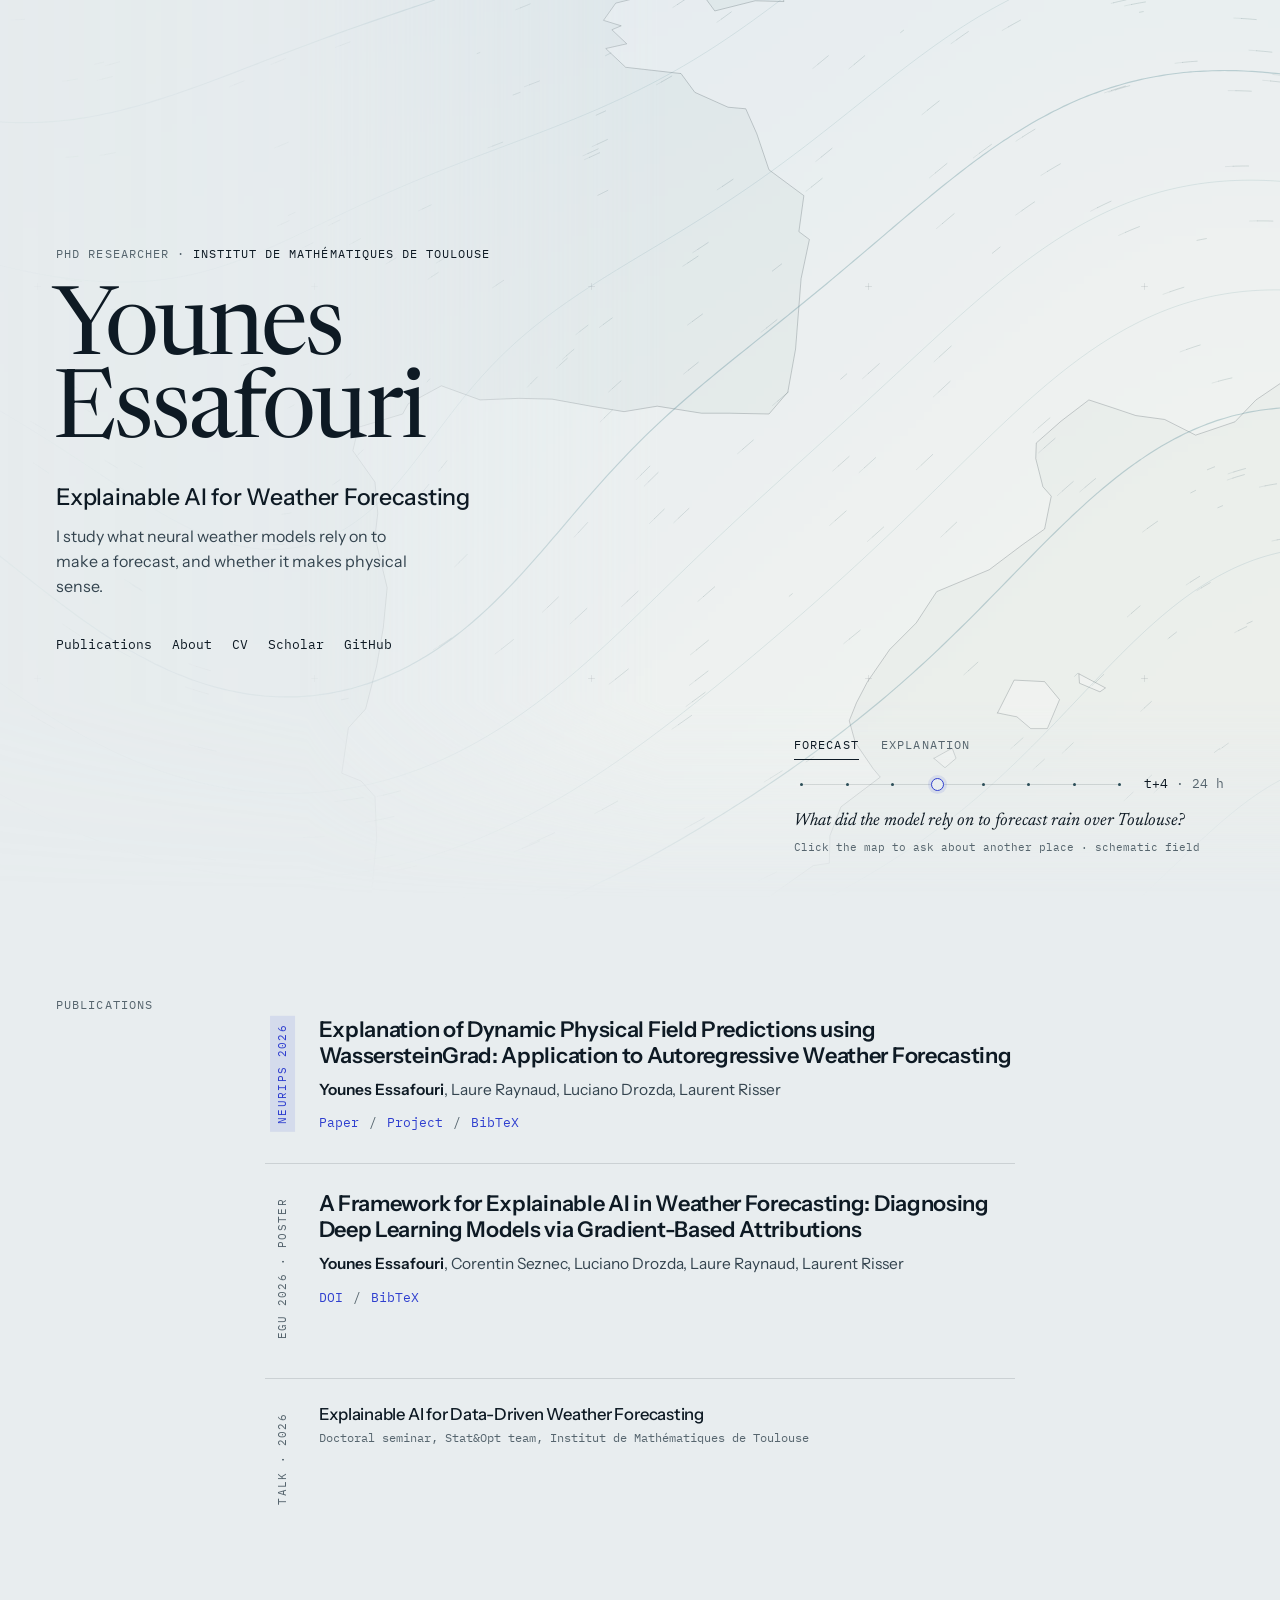
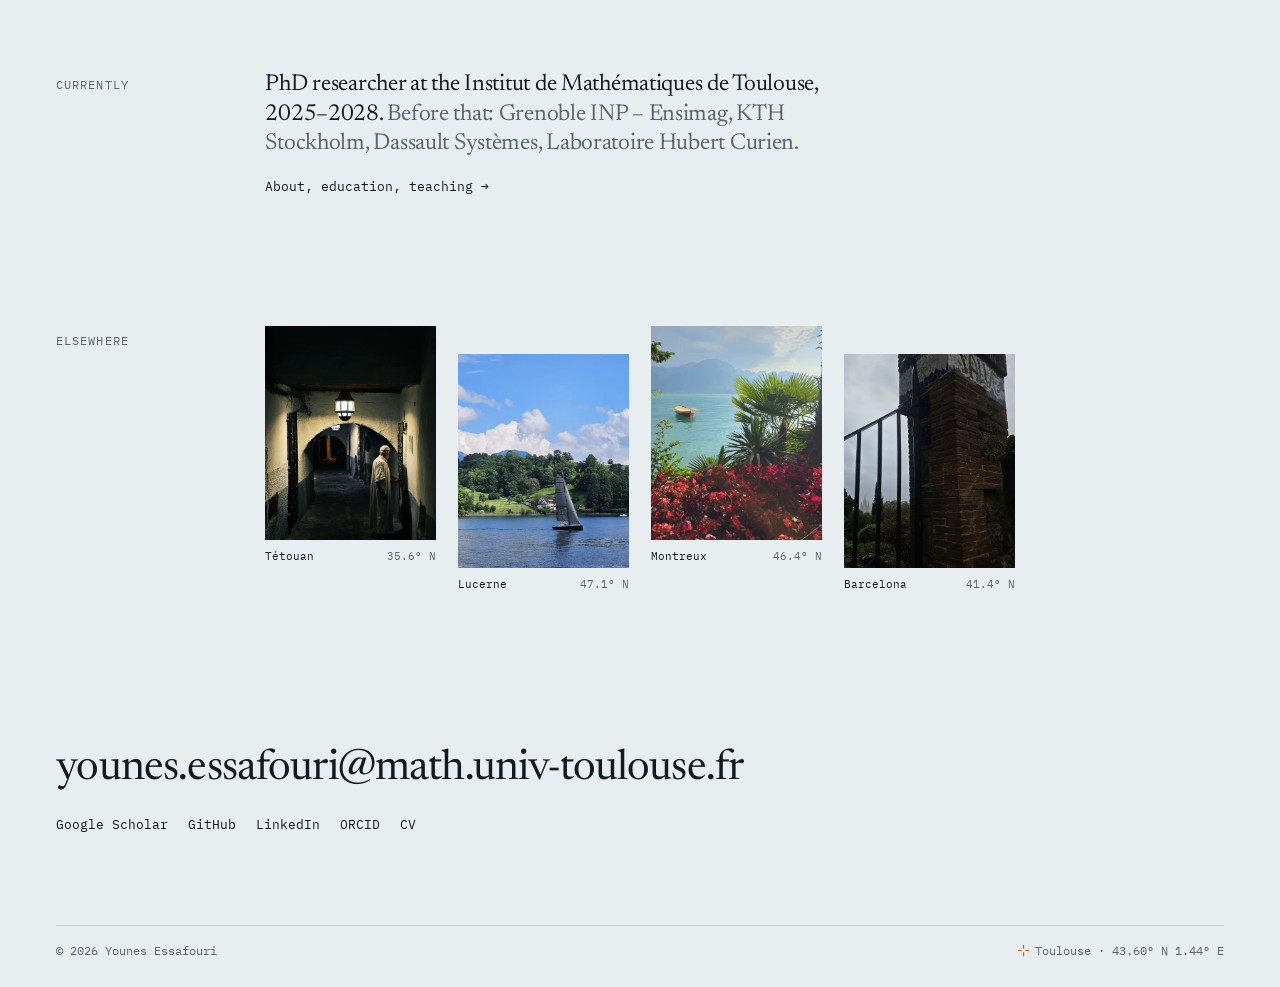
==== index.html @ b6b7da26 "Second design pass: atmospheric hero, one continuous page - Hero: the forecast field becomes a full-" ====
<!DOCTYPE html>
<html lang="en">
<head>
<meta charset="utf-8">
<meta name="viewport" content="width=device-width, initial-scale=1">
<title>Younes Essafouri — Explainable AI for Weather Forecasting</title>
<meta name="description" content="Younes Essafouri, PhD researcher at the Institut de Mathématiques de Toulouse, studies what neural weather models rely on to make their forecasts, and whether it makes physical sense.">
<meta name="author" content="Younes Essafouri">
<meta name="theme-color" content="#e8edef">
<meta property="og:type" content="website">
<meta property="og:title" content="Younes Essafouri — Explainable AI for Weather Forecasting">
<meta property="og:description" content="What neural weather models rely on to make their forecasts, and whether it makes physical sense.">
<meta property="og:image" content="assets/work/og-card.webp">
<meta name="twitter:card" content="summary_large_image">
<link rel="preload" href="fonts/newsreader-normal.woff2" as="font" type="font/woff2" crossorigin>
<link rel="preload" href="fonts/instrument-sans.woff2" as="font" type="font/woff2" crossorigin>
<link rel="stylesheet" href="css/style.css?v=20260925">
<link rel="icon" type="image/svg+xml" href="data:image/svg+xml,%3Csvg xmlns='http://www.w3.org/2000/svg' viewBox='0 0 32 32'%3E%3Crect width='32' height='32' fill='%23e8edef'/%3E%3Cpath d='M16 4v8M16 20v8M4 16h8M20 16h8' stroke='%23e0532a' stroke-width='2.4'/%3E%3Ccircle cx='16' cy='16' r='2' fill='%23e0532a'/%3E%3C/svg%3E">
<script>document.documentElement.classList.add("js");</script>
<script type="application/ld+json">
{
  "@context": "https://schema.org",
  "@type": "Person",
  "name": "Younes Essafouri",
  "jobTitle": "PhD researcher",
  "affiliation": {"@type": "Organization", "name": "Institut de Mathématiques de Toulouse"},
  "knowsAbout": ["Explainable AI", "Weather forecasting", "Attribution methods", "Optimal transport"],
  "email": "mailto:younes.essafouri@math.univ-toulouse.fr",
  "sameAs": [
    "https://github.com/YounesEssafouri",
    "https://scholar.google.com/citations?user=xJJI31wAAAAJ",
    "https://www.linkedin.com/in/younes-essafouri/",
    "https://orcid.org/0009-0005-9830-409X"
  ]
}
</script>
</head>
<body>
<a class="skip-link" href="#main">Skip to content</a>

<header class="hero" data-field>
  <div class="field-stage">
    <noscript><img class="field-poster" src="assets/work/fig0.webp" alt=""></noscript>
    <canvas role="img" aria-label="Schematic weather map of south-western Europe: contours and wind of the 500 hPa field flowing from the south-west, a crosshair over Toulouse, and a blue explanation region that grows upstream over Spain and the Atlantic as the forecast lead time increases."></canvas>
  </div>

  <div class="hero-id wrap">
    <div class="hero-title">
      <p class="hero-kicker label">PhD researcher · <b>Institut de Mathématiques de Toulouse</b></p>
      <h1 class="hero-name">Younes<br>Essafouri</h1>
      <p class="hero-field">Explainable AI for Weather Forecasting</p>
    </div>
    <div class="hero-text">
      <p class="hero-lede">I study what neural weather models rely on to make a forecast, and whether it makes physical sense.</p>
      <ul class="links" aria-label="Links">
        <li><a href="#publications">Publications</a></li>
        <li><a href="about.html">About</a></li>
        <li><a href="assets/YounesEssafouri_CV.pdf">CV</a></li>
        <li><a href="https://scholar.google.com/citations?user=xJJI31wAAAAJ&amp;hl=en" rel="me">Scholar</a></li>
        <li><a href="https://github.com/YounesEssafouri" rel="me">GitHub</a></li>
      </ul>
    </div>
  </div>

  <div class="field-ui">
    <div class="toggle" role="group" aria-label="Layer shown on the map">
      <button type="button" data-field-view="forecast" aria-pressed="true">Forecast</button>
      <button type="button" data-field-view="explanation" aria-pressed="false">Explanation</button>
    </div>
    <div class="lead">
      <div class="lead-axis">
        <span class="lead-dots" aria-hidden="true"><i></i><i></i><i></i><i></i><i></i><i></i><i></i><i></i></span>
        <input type="range" min="1" max="8" step="1" value="4" data-field-lead aria-label="Forecast lead time, in autoregressive steps of 6 hours">
      </div>
      <output data-field-lead-out>t+4<span> · 24 h</span></output>
    </div>
    <p class="field-cap"><em>What did the model rely on to forecast rain over <span data-field-place>Toulouse</span>?</em><button type="button" data-field-reset hidden>back to Toulouse</button>
      <span class="hint"><span class="hint-pointer">Click</span><span class="hint-touch">Tap</span> the map to ask about another place · schematic field</span></p>
  </div>
</header>

<main id="main" class="flow wrap">

  <section class="flow-row pubs" id="publications" aria-labelledby="pubs-h">
    <h2 class="label" id="pubs-h">Publications</h2>
    <ol>
      <li class="pub">
        <p class="pub-venue is-accepted">NeurIPS 2026</p>
        <div>
          <h3 class="pub-title"><a href="https://arxiv.org/abs/2604.22580">Explanation of Dynamic Physical Field Predictions using WassersteinGrad: Application to Autoregressive Weather Forecasting</a></h3>
          <p class="pub-authors"><b>Younes Essafouri</b>, Laure Raynaud, Luciano Drozda, Laurent Risser</p>
          <p class="pub-links">
            <a href="https://arxiv.org/abs/2604.22580">Paper</a>
            <a href="https://younesessafouri.github.io/WassersteinGrad/">Project</a>
            <button type="button" data-copy="bib-wg">BibTeX</button>
          </p>
          <pre id="bib-wg" hidden>@inproceedings{essafouri2026wassersteingrad,
  title         = {Explanation of Dynamic Physical Field Predictions using WassersteinGrad: Application to Autoregressive Weather Forecasting},
  author        = {Essafouri, Younes and Raynaud, Laure and Drozda, Luciano and Risser, Laurent},
  booktitle     = {Advances in Neural Information Processing Systems},
  year          = {2026},
  eprint        = {2604.22580},
  archivePrefix = {arXiv}
}</pre>
        </div>
      </li>
      <li class="pub">
        <p class="pub-venue">EGU 2026 · Poster</p>
        <div>
          <h3 class="pub-title"><a href="https://doi.org/10.5194/egusphere-egu26-4039">A Framework for Explainable AI in Weather Forecasting: Diagnosing Deep Learning Models via Gradient-Based Attributions</a></h3>
          <p class="pub-authors"><b>Younes Essafouri</b>, Corentin Seznec, Luciano Drozda, Laure Raynaud, Laurent Risser</p>
          <p class="pub-links">
            <a href="https://doi.org/10.5194/egusphere-egu26-4039">DOI</a>
            <button type="button" data-copy="bib-egu">BibTeX</button>
          </p>
          <pre id="bib-egu" hidden>@inproceedings{essafouri2026framework,
  title     = {A Framework for Explainable AI in Weather Forecasting: Diagnosing Deep Learning Models via Gradient-Based Attributions},
  author    = {Essafouri, Younes and Seznec, Corentin and Drozda, Luciano and Raynaud, Laure and Risser, Laurent},
  booktitle = {EGU General Assembly 2026},
  address   = {Vienna, Austria},
  note      = {EGU26-4039},
  doi       = {10.5194/egusphere-egu26-4039},
  year      = {2026}
}</pre>
        </div>
      </li>
      <li class="pub is-talk">
        <p class="pub-venue">Talk · 2026</p>
        <div>
          <h3 class="pub-title">Explainable AI for Data-Driven Weather Forecasting</h3>
          <p class="pub-meta">Doctoral seminar, Stat&amp;Opt team, Institut de Mathématiques de Toulouse</p>
        </div>
      </li>
    </ol>
  </section>

  <section class="flow-row now" aria-labelledby="now-h">
    <h2 class="label" id="now-h">Currently</h2>
    <div>
      <p class="now-line">PhD researcher at the Institut de Mathématiques de Toulouse, 2025–2028. <span>Before that: Grenoble INP – Ensimag, KTH Stockholm, Dassault Systèmes, Laboratoire Hubert Curien.</span></p>
      <a class="text-link" href="about.html">About, education, teaching</a>
    </div>
  </section>

  <section class="flow-row elsewhere" aria-labelledby="else-h">
    <h2 class="label" id="else-h">Elsewhere</h2>
    <ul class="photos">
      <li><figure>
        <img src="assets/photos/tetouan-480.webp" srcset="assets/photos/tetouan-480.webp 480w, assets/photos/tetouan-960.webp 960w" sizes="(max-width: 599px) 62vw, 17vw" width="480" height="853" loading="lazy" decoding="async" alt="A man in a white djellaba at a doorway in a narrow alley of the Tétouan medina at night, under a hanging lantern.">
        <figcaption><b>Tétouan</b><span>35.6° N</span></figcaption>
      </figure></li>
      <li><figure>
        <img src="assets/photos/lucerne-480.webp" srcset="assets/photos/lucerne-480.webp 480w, assets/photos/lucerne-960.webp 960w" sizes="(max-width: 599px) 62vw, 17vw" width="480" height="853" loading="lazy" decoding="async" alt="A racing sailboat on Lake Lucerne below wooded hills and tall summer clouds.">
        <figcaption><b>Lucerne</b><span>47.1° N</span></figcaption>
      </figure></li>
      <li><figure>
        <img src="assets/photos/montreux-480.webp" srcset="assets/photos/montreux-480.webp 480w, assets/photos/montreux-960.webp 960w" sizes="(max-width: 599px) 62vw, 17vw" width="480" height="853" loading="lazy" decoding="async" alt="Palm fronds and red flowers framing Lake Geneva at Montreux, a boat on turquoise water.">
        <figcaption><b>Montreux</b><span>46.4° N</span></figcaption>
      </figure></li>
      <li><figure>
        <img src="assets/photos/barcelona-480.webp" srcset="assets/photos/barcelona-480.webp 480w, assets/photos/barcelona-960.webp 960w" sizes="(max-width: 599px) 62vw, 17vw" width="480" height="853" loading="lazy" decoding="async" alt="A brick and mosaic gate pillar in Barcelona against a grey sky, with an iron gate below.">
        <figcaption><b>Barcelona</b><span>41.4° N</span></figcaption>
      </figure></li>
    </ul>
  </section>

</main>

<footer class="site-foot wrap" id="contact">
  <a class="foot-mail" href="mailto:younes.essafouri@math.univ-toulouse.fr">younes.essafouri@math.univ-toulouse.fr</a>
  <ul class="links">
    <li><a href="https://scholar.google.com/citations?user=xJJI31wAAAAJ&amp;hl=en" rel="me">Google Scholar</a></li>
    <li><a href="https://github.com/YounesEssafouri" rel="me">GitHub</a></li>
    <li><a href="https://www.linkedin.com/in/younes-essafouri/" rel="me">LinkedIn</a></li>
    <li><a href="https://orcid.org/0009-0005-9830-409X" rel="me">ORCID</a></li>
    <li><a href="assets/YounesEssafouri_CV.pdf">CV</a></li>
  </ul>
  <p class="foot-meta">
    <span>© 2026 Younes Essafouri</span>
    <span><svg viewBox="0 0 12 12" aria-hidden="true"><path d="M6 0v4M6 8v4M0 6h4M8 6h4" stroke="#e0532a" stroke-width="1.3"/></svg>Toulouse · 43.60° N 1.44° E</span>
  </p>
</footer>

<script src="js/site.js?v=20260925" defer></script>
<script src="js/field.js?v=20260925" defer></script>
</body>
</html>
---- css/style.css ----
/* ==========================================================================
   Younes Essafouri — research portfolio
   Colours are semantic, borrowed from atmospheric charts:
     mist ............... the page (an overcast, slightly cool sky)
     ink ................ text
     atmo (sea-glass) ... the forecast field
     xai (ultramarine) .. explanations, attributions, links
     target (vermilion) . the forecast location
   ========================================================================== */

/* ---------- fonts (self-hosted, SIL OFL) ---------- */
@font-face { font-family: "Newsreader"; src: url("../fonts/newsreader-normal.woff2") format("woff2"); font-weight: 400; font-style: normal; font-display: swap; }
@font-face { font-family: "Newsreader"; src: url("../fonts/newsreader-italic.woff2") format("woff2"); font-weight: 400; font-style: italic; font-display: swap; }
@font-face { font-family: "Instrument Sans"; src: url("../fonts/instrument-sans.woff2") format("woff2"); font-weight: 400 700; font-style: normal; font-display: swap; }
@font-face {
  font-family: "IBM Plex Mono"; src: url("../fonts/IBMPlexMono-Regular-Latin1.woff2") format("woff2"); font-weight: 400; font-display: swap;
  unicode-range: U+0020-007E, U+00A0-00FF, U+0131, U+0152-0153, U+02C6, U+02DA, U+02DC, U+2013-2014, U+2018-201A, U+201C-201E, U+2020-2022, U+2026, U+2030, U+2039-203A, U+2044, U+20AC, U+2122, U+2212;
}
@font-face {
  font-family: "IBM Plex Mono"; src: url("../fonts/IBMPlexMono-Regular-Pi.woff2") format("woff2"); font-weight: 400; font-display: swap;
  unicode-range: U+2000-200D, U+2010-2012, U+2032-2033, U+2070, U+2074-2079, U+2080-2089, U+2190-2199, U+2202, U+2206, U+2248, U+2260, U+2264-2265;
}
@font-face {
  font-family: "IBM Plex Mono"; src: url("../fonts/IBMPlexMono-Medium-Latin1.woff2") format("woff2"); font-weight: 500; font-display: swap;
  unicode-range: U+0020-007E, U+00A0-00FF, U+0131, U+0152-0153, U+02C6, U+02DA, U+02DC, U+2013-2014, U+2018-201A, U+201C-201E, U+2020-2022, U+2026, U+2030, U+2039-203A, U+2044, U+20AC, U+2122, U+2212;
}
@font-face {
  font-family: "IBM Plex Mono"; src: url("../fonts/IBMPlexMono-Medium-Pi.woff2") format("woff2"); font-weight: 500; font-display: swap;
  unicode-range: U+2000-200D, U+2010-2012, U+2032-2033, U+2070, U+2074-2079, U+2080-2089, U+2190-2199, U+2202, U+2206, U+2248, U+2260, U+2264-2265;
}

/* ---------- tokens ---------- */
:root {
  color-scheme: light;

  --mist: #e8edef;
  --mist-deep: #dde5e8;
  --ink: #0e1a24;
  --ink-2: #34444f;
  --mute: #56656e;
  --rule: rgba(14, 26, 36, 0.13);

  --atmo: #4e8490;
  --atmo-ink: #2b4d57;
  --wash-lo: #d3e0e6;
  --wash-hi: #eef0ea;
  --xai: #2f3fcf;
  --xai-soft: rgba(47, 63, 207, 0.1);
  --target: #e0532a;

  --serif: "Newsreader", "Iowan Old Style", "Palatino Linotype", Georgia, serif;
  --sans: "Instrument Sans", system-ui, -apple-system, "Segoe UI", Roboto, sans-serif;
  --mono: "IBM Plex Mono", ui-monospace, "SFMono-Regular", Menlo, Consolas, monospace;

  --gutter: clamp(18px, 4.4vw, 72px);
  --gap: clamp(12px, 1.7vw, 28px);
  --max: 1440px;
  --ease: cubic-bezier(0.22, 0.8, 0.26, 1);
}

/* ---------- base ---------- */
*, *::before, *::after { box-sizing: border-box; }
html { -webkit-text-size-adjust: 100%; text-size-adjust: 100%; scroll-padding-top: 24px; }
body {
  margin: 0; background: var(--mist); color: var(--ink);
  font-family: var(--sans); font-size: 17px; line-height: 1.55;
  -webkit-font-smoothing: antialiased; -moz-osx-font-smoothing: grayscale;
  overflow-x: clip;
}
img { display: block; max-width: 100%; height: auto; }
a { color: inherit; }
button { font: inherit; color: inherit; }
h1, h2, h3, p, ul, ol, dl, dd, figure { margin: 0; }
ul, ol { padding: 0; list-style: none; }
::selection { background: var(--xai); color: #fff; }
:focus-visible { outline: 2px solid var(--xai); outline-offset: 3px; border-radius: 2px; }

.visually-hidden { position: absolute !important; width: 1px; height: 1px; margin: -1px; overflow: hidden; clip: rect(0 0 0 0); white-space: nowrap; border: 0; }
.skip-link { position: absolute; left: 12px; top: -60px; z-index: 50; background: var(--ink); color: var(--mist); padding: 10px 14px; font-family: var(--mono); font-size: 13px; text-decoration: none; }
.skip-link:focus { top: 12px; }

.wrap { width: 100%; max-width: var(--max); margin-inline: auto; padding-inline: var(--gutter); }

/* links: mono annotations that underline on hover */
.links { display: flex; flex-wrap: wrap; gap: 6px 20px; font-family: var(--mono); font-size: 13px; }
.links a, .links button, .text-link {
  appearance: none; border: 0; background: none; padding: 0 0 1px; cursor: pointer;
  font-family: var(--mono); font-size: 13px; color: inherit; text-decoration: none;
  background-image: linear-gradient(currentColor, currentColor);
  background-size: 0% 1px; background-repeat: no-repeat; background-position: 0 100%;
  transition: background-size .35s var(--ease), color .2s;
}
.links a:hover, .links button:hover, .text-link:hover { background-size: 100% 1px; color: var(--xai); }
.text-link::after { content: " →"; }
.label { font-family: var(--mono); font-size: 11.5px; letter-spacing: .09em; text-transform: uppercase; color: var(--mute); font-weight: 400; }

/* ==========================================================================
   HERO — identity over the forecast field
   ========================================================================== */
.hero {
  position: relative;
  height: clamp(640px, 100svh, 940px);
  isolation: isolate;
}
.field-stage {
  position: absolute; inset: 0; z-index: -1;
  --focus-x: .74; --focus-y: .44; --span: 11.5; --interactive-from: .4;
  -webkit-mask-image: linear-gradient(90deg, rgba(0,0,0,.14) 0%, rgba(0,0,0,.22) 24%, #000 52%), linear-gradient(180deg, #000 78%, transparent 100%);
  mask-image: linear-gradient(90deg, rgba(0,0,0,.14) 0%, rgba(0,0,0,.22) 24%, #000 52%), linear-gradient(180deg, #000 78%, transparent 100%);
  -webkit-mask-composite: source-in; mask-composite: intersect;
  touch-action: pan-y;
}
.field-stage canvas { position: absolute; inset: 0; width: 100%; height: 100%; }
.field-poster { position: absolute; inset: 0; width: 100%; height: 100%; object-fit: cover; }

.hero-id {
  position: relative; height: 100%;
  display: flex; flex-direction: column; justify-content: center;
  pointer-events: none;
}
.hero-id a, .hero-id button { pointer-events: auto; }
.hero-kicker { margin-bottom: clamp(18px, 3vh, 30px); }
.hero-kicker b { color: var(--ink); font-weight: 400; }
.hero-name {
  font-family: var(--serif); font-weight: 400;
  font-size: clamp(3.3rem, 7.4vw, 7.6rem); line-height: .88; letter-spacing: -0.03em;
  margin-left: -0.04em;
}
.hero-field {
  margin-top: clamp(20px, 3vh, 30px);
  font-weight: 500; font-size: clamp(1.25rem, 1.8vw, 1.75rem); line-height: 1.15; letter-spacing: -0.012em;
}
.hero-lede { margin-top: 14px; max-width: 33ch; color: var(--ink-2); font-size: clamp(1rem, 1.1vw, 1.1rem); }
.hero-id .links { margin-top: clamp(24px, 4vh, 40px); }

/* the few controls, bottom-right, over the field */
.field-ui {
  position: absolute; right: max(var(--gutter), calc((100vw - var(--max)) / 2 + var(--gutter))); bottom: clamp(28px, 5vh, 52px);
  width: min(430px, 40vw);
  display: grid; gap: 14px;
}
.toggle { display: flex; gap: 22px; }
.toggle button {
  appearance: none; border: 0; background: none; cursor: pointer; padding: 0 0 6px;
  font-family: var(--mono); font-size: 11.5px; letter-spacing: .1em; text-transform: uppercase; color: var(--mute);
  background-image: linear-gradient(var(--ink), var(--ink)); background-size: 0 1.5px; background-repeat: no-repeat; background-position: 0 100%;
  transition: color .3s, background-size .45s var(--ease);
}
.toggle button:hover { color: var(--ink); }
.toggle button[aria-pressed="true"] { color: var(--ink); background-size: 100% 1.5px; }
.toggle button[data-field-view="explanation"] { background-image: linear-gradient(var(--xai), var(--xai)); }
.toggle button[data-field-view="explanation"][aria-pressed="true"] { color: var(--xai); }

.lead { display: grid; grid-template-columns: 1fr auto; align-items: center; gap: 16px; }
.lead input[type="range"] {
  -webkit-appearance: none; appearance: none; width: 100%; height: 20px; margin: 0; background: transparent; cursor: ew-resize; position: relative; display: block;
}
.lead-axis { position: relative; }
.lead-dots {
  position: absolute; inset: 0 6.5px; display: flex; justify-content: space-between; align-items: center; pointer-events: none;
  background: linear-gradient(var(--rule), var(--rule)) 0 50% / 100% 1px no-repeat;
}
.lead-dots i { width: 3px; height: 3px; border-radius: 50%; background: var(--atmo-ink); }
.lead input[type="range"]::-webkit-slider-runnable-track { height: 20px; background: transparent; }
.lead input[type="range"]::-moz-range-track { height: 20px; background: transparent; }
.lead input[type="range"]::-webkit-slider-thumb {
  -webkit-appearance: none; appearance: none; width: 13px; height: 13px; margin-top: 3.5px; position: relative;
  border-radius: 50%; border: 1.5px solid var(--xai); background: var(--mist); box-shadow: 0 0 0 3px var(--xai-soft);
}
.lead input[type="range"]::-moz-range-thumb {
  width: 11px; height: 11px; border-radius: 50%; border: 1.5px solid var(--xai); background: var(--mist); box-shadow: 0 0 0 3px var(--xai-soft);
}
.lead output { font-family: var(--mono); font-size: 12.5px; color: var(--ink); min-width: 10ch; text-align: right; }
.lead output span { color: var(--mute); }
.field-cap { font-size: 13.5px; line-height: 1.5; color: var(--ink-2); }
.field-cap em { font-family: var(--serif); font-size: 1.1rem; color: var(--ink); }
.field-cap .hint { display: block; margin-top: 4px; font-family: var(--mono); font-size: 11px; color: var(--mute); }
.field-cap button {
  appearance: none; border: 0; background: none; padding: 0; cursor: pointer; color: var(--xai);
  font-family: var(--mono); font-size: 11px; text-decoration: underline; text-underline-offset: 3px; margin-left: 6px;
}
.hint-touch { display: none; }
@media (hover: none) { .hint-touch { display: inline; } .hint-pointer { display: none; } }
html:not(.js) .field-ui .toggle, html:not(.js) .field-ui .lead, html:not(.js) .field-cap .hint { display: none; }

/* ==========================================================================
   THE FLOW — one continuous column after the hero
   ========================================================================== */
.flow { padding-top: clamp(40px, 7vw, 110px); }
.flow-row {
  display: grid; grid-template-columns: minmax(0, 2fr) minmax(0, 8fr) minmax(0, 2fr);
  column-gap: var(--gap);
}
.flow-row > .label { padding-top: 6px; }
.flow-row + .flow-row { margin-top: clamp(72px, 10vw, 150px); }

/* publications: a clean list */
.pubs { counter-reset: pub; }
.pub { display: grid; grid-template-columns: 2.2rem minmax(0, 1fr); gap: 0 18px; padding: 26px 0 30px; }
.pub + .pub { border-top: 1px solid var(--rule); }
.pub-venue {
  writing-mode: vertical-rl; transform: rotate(180deg); justify-self: center; align-self: start;
  font-family: var(--mono); font-size: 11px; letter-spacing: .12em; text-transform: uppercase; color: var(--mute);
  padding: 8px 4px; white-space: nowrap;
}
.pub-venue.is-accepted { color: var(--xai); background: var(--xai-soft); }
.pub-title { font-family: var(--sans); font-weight: 600; font-size: clamp(1.18rem, 1.7vw, 1.6rem); line-height: 1.2; letter-spacing: -0.014em; text-wrap: pretty; }
.pub-title a { text-decoration: none; }
.pub-title a:hover { color: var(--xai); }
.pub-authors { margin-top: 10px; font-size: 15.5px; color: var(--ink-2); line-height: 1.5; }
.pub-authors b { color: var(--ink); font-weight: 600; }
.pub-meta { margin-top: 4px; font-family: var(--mono); font-size: 12px; color: var(--mute); }
.pub-links { margin-top: 12px; display: flex; flex-wrap: wrap; gap: 4px 0; font-family: var(--mono); font-size: 13px; color: var(--xai); }
.pub-links > * + *::before { content: "/"; color: var(--mute); margin: 0 10px; }
.pub-links a, .pub-links button {
  appearance: none; border: 0; background: none; padding: 0; cursor: pointer; font: inherit; color: var(--xai); text-decoration: none;
}
.pub-links a:hover, .pub-links button:hover { text-decoration: underline; text-underline-offset: 3px; }
.pub.is-talk .pub-title { font-weight: 500; font-size: clamp(1.02rem, 1.3vw, 1.18rem); }

/* currently: one sentence */
.now-line {
  font-family: var(--serif); font-size: clamp(1.3rem, 1.8vw, 1.75rem); line-height: 1.28; letter-spacing: -0.012em;
  text-wrap: pretty; max-width: 44ch;
}
.now-line span { color: var(--mute); }
.now .text-link { display: inline-block; margin-top: 18px; }

/* elsewhere: a quiet row of photographs */
.photos { display: grid; grid-template-columns: repeat(4, minmax(0, 1fr)); gap: var(--gap); align-items: start; }
.photos img { width: 100%; aspect-ratio: 4 / 5; object-fit: cover; background: var(--mist-deep); }
.photos li:nth-child(even) { margin-top: 28px; }
.photos figcaption { margin-top: 8px; font-family: var(--mono); font-size: 11px; color: var(--mute); display: flex; justify-content: space-between; gap: 6px; }
.photos figcaption b { font-weight: 400; color: var(--ink); }

/* footer: contact */
.site-foot { margin-top: clamp(80px, 12vw, 170px); padding-bottom: 28px; }
.foot-mail {
  font-family: var(--serif); font-size: clamp(1.45rem, 3.3vw, 3.1rem); line-height: 1.1; letter-spacing: -0.02em;
  text-decoration: none; overflow-wrap: anywhere;
  background-image: linear-gradient(var(--xai), var(--xai)); background-size: 0% 2px; background-repeat: no-repeat; background-position: 0 100%;
  transition: background-size .5s var(--ease), color .2s;
}
.foot-mail:hover { color: var(--xai); background-size: 100% 2px; }
.site-foot .links { margin-top: 22px; }
.foot-meta {
  margin-top: clamp(48px, 7vw, 96px); padding-top: 16px; border-top: 1px solid var(--rule);
  display: flex; flex-wrap: wrap; justify-content: space-between; gap: 8px 24px;
  font-family: var(--mono); font-size: 11.5px; color: var(--mute);
}
.foot-meta svg { width: 11px; height: 11px; vertical-align: -1px; margin-right: 6px; }
.foot-meta a { text-decoration: none; }
.foot-meta a:hover { color: var(--xai); }

/* ==========================================================================
   INNER PAGES
   ========================================================================== */
.site-head { display: flex; flex-wrap: wrap; align-items: baseline; justify-content: space-between; gap: 8px 24px; padding-top: 24px; }
.site-mark { font-weight: 600; font-size: 15px; text-decoration: none; }
.site-nav ul { display: flex; flex-wrap: wrap; gap: 4px 24px; }
.site-nav a { font-size: 14.5px; text-decoration: none; color: var(--ink-2); padding: 4px 0; }
.site-nav a:hover { color: var(--xai); }
.site-nav a[aria-current="page"] { color: var(--ink); box-shadow: inset 0 -1.5px 0 var(--target); }

.page-head { padding-top: clamp(56px, 9vw, 130px); padding-bottom: clamp(40px, 6vw, 80px); }
.page-title { font-family: var(--serif); font-weight: 400; font-size: clamp(2.4rem, 5.4vw, 5rem); line-height: .98; letter-spacing: -0.026em; max-width: 16ch; text-wrap: balance; }
.page-title em { font-style: italic; }
.page-intro { margin-top: clamp(22px, 3vw, 40px); max-width: 60ch; color: var(--ink-2); font-size: clamp(1.02rem, 1.2vw, 1.15rem); }
.page-intro p + p { margin-top: 1em; }
.page-head .label { display: block; margin-bottom: 20px; }

.block { padding-block: clamp(36px, 5vw, 70px); }
.block .label { display: block; margin-bottom: 18px; }
.prose { max-width: 64ch; color: var(--ink-2); }
.prose p + p { margin-top: 1em; }
.prose strong { color: var(--ink); font-weight: 600; }

.rows { border-top: 1px solid var(--rule); max-width: 900px; }
.rows > li { display: grid; grid-template-columns: minmax(0, 2fr) minmax(0, 7fr); gap: 4px var(--gap); padding: 16px 0; border-bottom: 1px solid var(--rule); align-items: baseline; }
.rows .when { font-family: var(--mono); font-size: 12px; color: var(--mute); }
.rows h3 { font-weight: 500; font-size: 17px; line-height: 1.35; }
.rows .where { font-size: 14.5px; color: var(--mute); margin-top: 2px; }
.rows p { font-size: 15px; color: var(--ink-2); margin-top: 6px; max-width: 62ch; }

.pipeline { margin-top: 8px; }
.pipeline-scroll { overflow-x: auto; }
.pipeline-inner { min-width: 720px; }
.pipeline img { width: 100%; mix-blend-mode: multiply; }
.pipeline figcaption { margin-top: 12px; font-size: 13.5px; color: var(--ink-2); max-width: 76ch; }

.bib { margin-top: 14px; }
.bib[hidden] { display: none; }
.bib pre { margin: 0; padding: 14px 16px; overflow-x: auto; background: var(--mist-deep); font-family: var(--mono); font-size: 12px; line-height: 1.6; }
.bib p { font-size: 15px; color: var(--ink-2); max-width: 64ch; }

/* ==========================================================================
   Motion + responsive recompositions
   ========================================================================== */
@media (prefers-reduced-motion: reduce) {
  *, *::before, *::after { transition-duration: .01ms !important; animation-duration: .01ms !important; }
}

@media (max-width: 1100px) {
  .field-stage { --focus-x: .76; --span: 11; }
  .field-ui { width: min(400px, 44vw); }
}

/* stacked: identity, then the field as a full-bleed block, then its controls */
@media (max-width: 899px) {
  .hero { height: auto; display: flex; flex-direction: column; }
  .hero-id { display: contents; pointer-events: auto; }
  .hero-title { order: 1; padding: 34px var(--gutter) 0; }
  .hero-text { order: 4; padding: 30px var(--gutter) 0; }
  .field-stage {
    order: 2; position: relative; inset: auto; z-index: 0; margin-top: 26px;
    height: min(112vw, 640px);
    --focus-x: .64; --focus-y: .36; --span: 10; --interactive-from: 0;
    -webkit-mask-image: linear-gradient(180deg, transparent 0%, #000 8%, #000 92%, transparent 100%);
    mask-image: linear-gradient(180deg, transparent 0%, #000 8%, #000 92%, transparent 100%);
  }
  .field-ui { order: 3; position: static; width: auto; padding-inline: var(--gutter); margin-top: 8px; }
  .flow-row { grid-template-columns: 1fr; }
  .flow-row > .label { margin-bottom: 14px; padding-top: 0; }
}

@media (max-width: 599px) {
  body { font-size: 16px; }
  .hero-name { font-size: clamp(3rem, 15.5vw, 4.4rem); }
  .pub { grid-template-columns: 1fr; padding: 22px 0 24px; }
  .pub-venue { writing-mode: horizontal-tb; transform: none; justify-self: start; padding: 2px 6px; margin-bottom: 10px; }
  .pub-venue:not(.is-accepted) { padding-left: 0; }
  .photos { display: flex; overflow-x: auto; scroll-snap-type: x mandatory; gap: 12px; margin-inline: calc(-1 * var(--gutter)); padding-inline: var(--gutter); scrollbar-width: none; }
  .photos::-webkit-scrollbar { display: none; }
  .photos li { flex: 0 0 62%; scroll-snap-align: start; margin-top: 0 !important; }
  .rows > li { grid-template-columns: 1fr; gap: 2px; }
}

.pubs--page { max-width: 980px; }
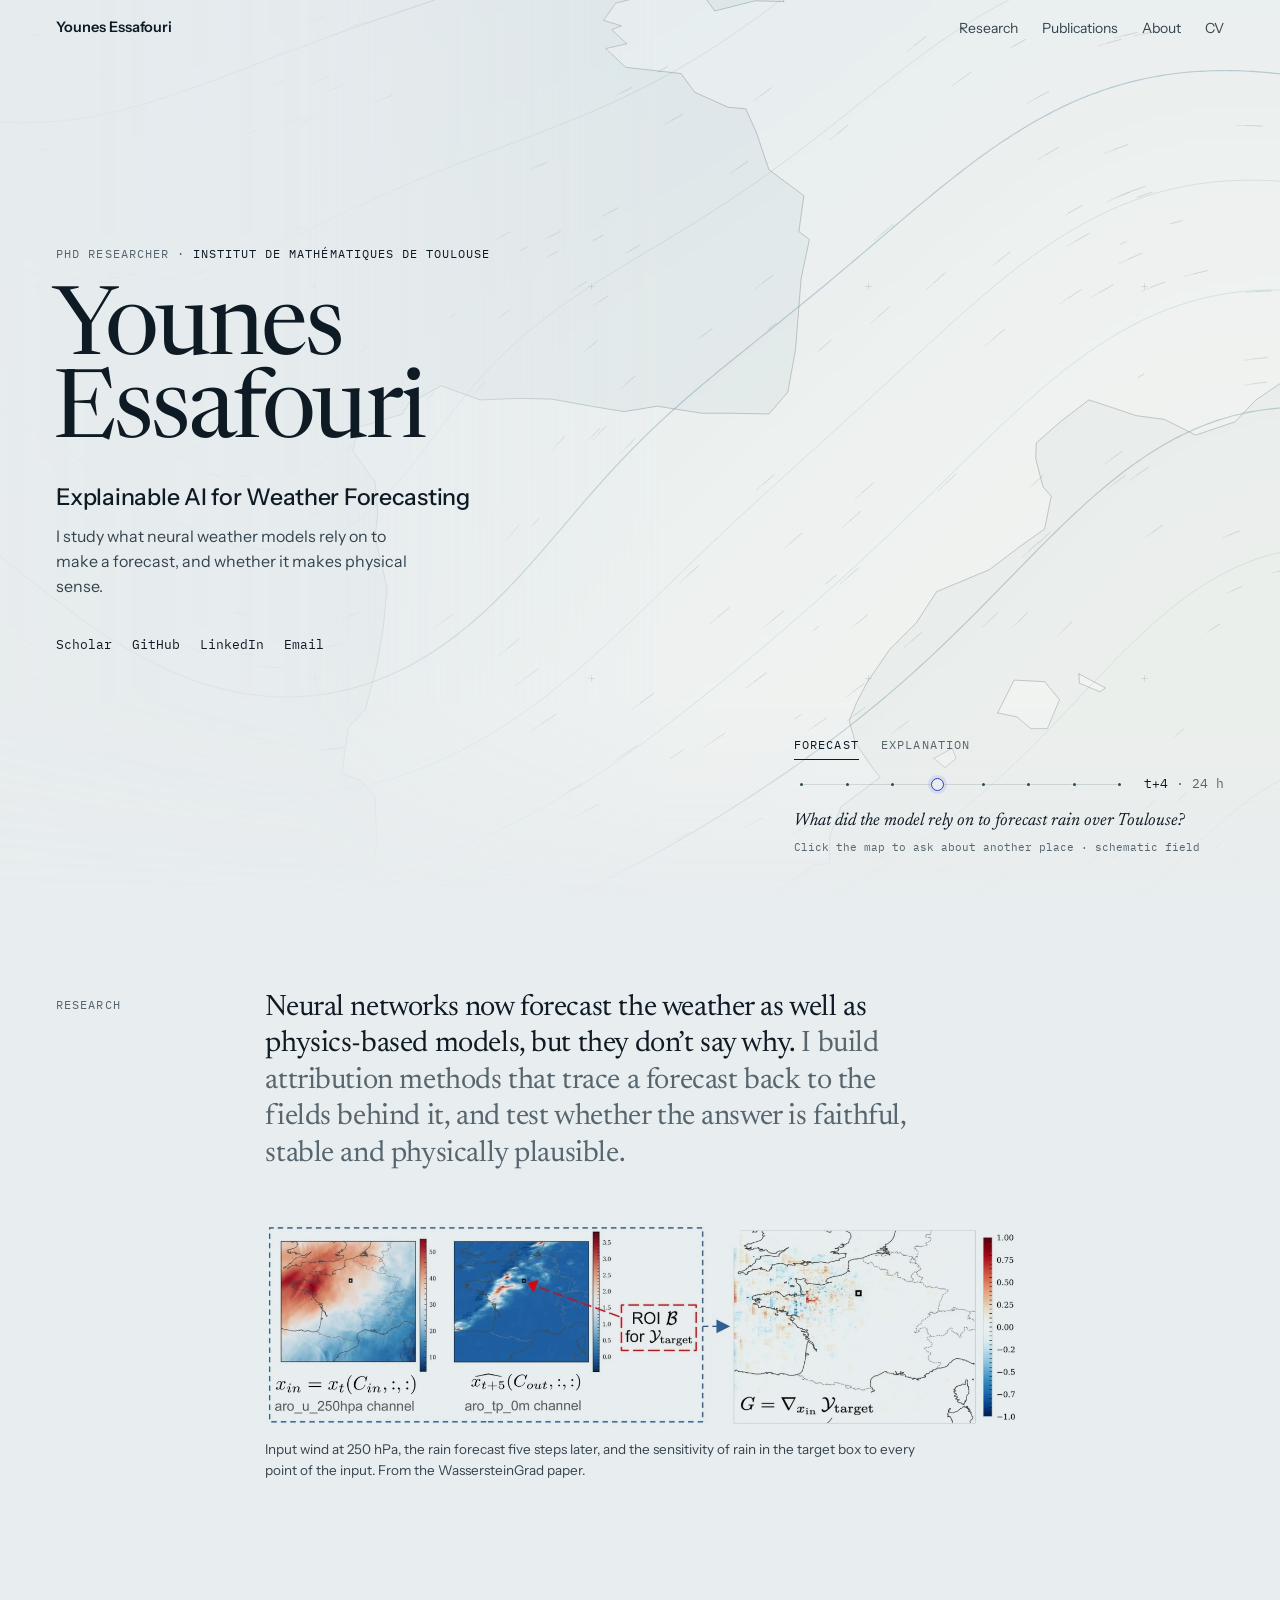
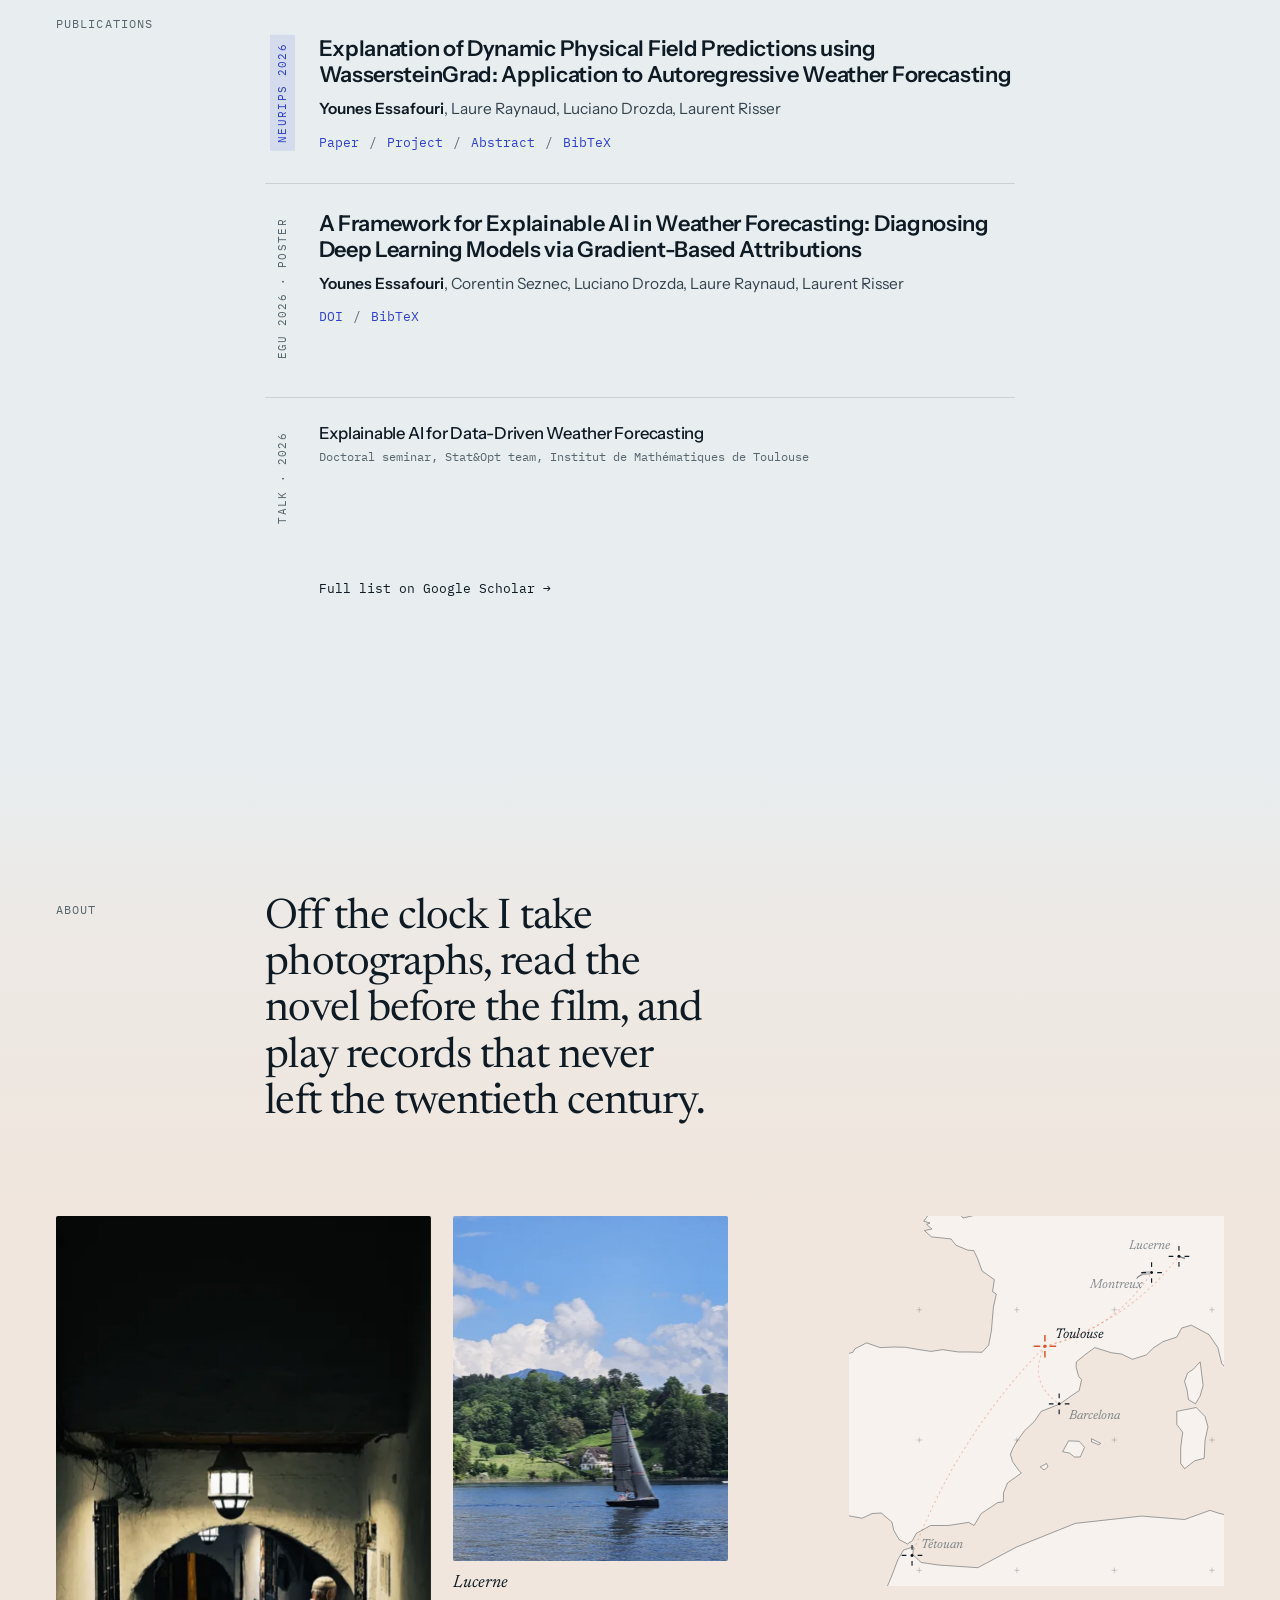
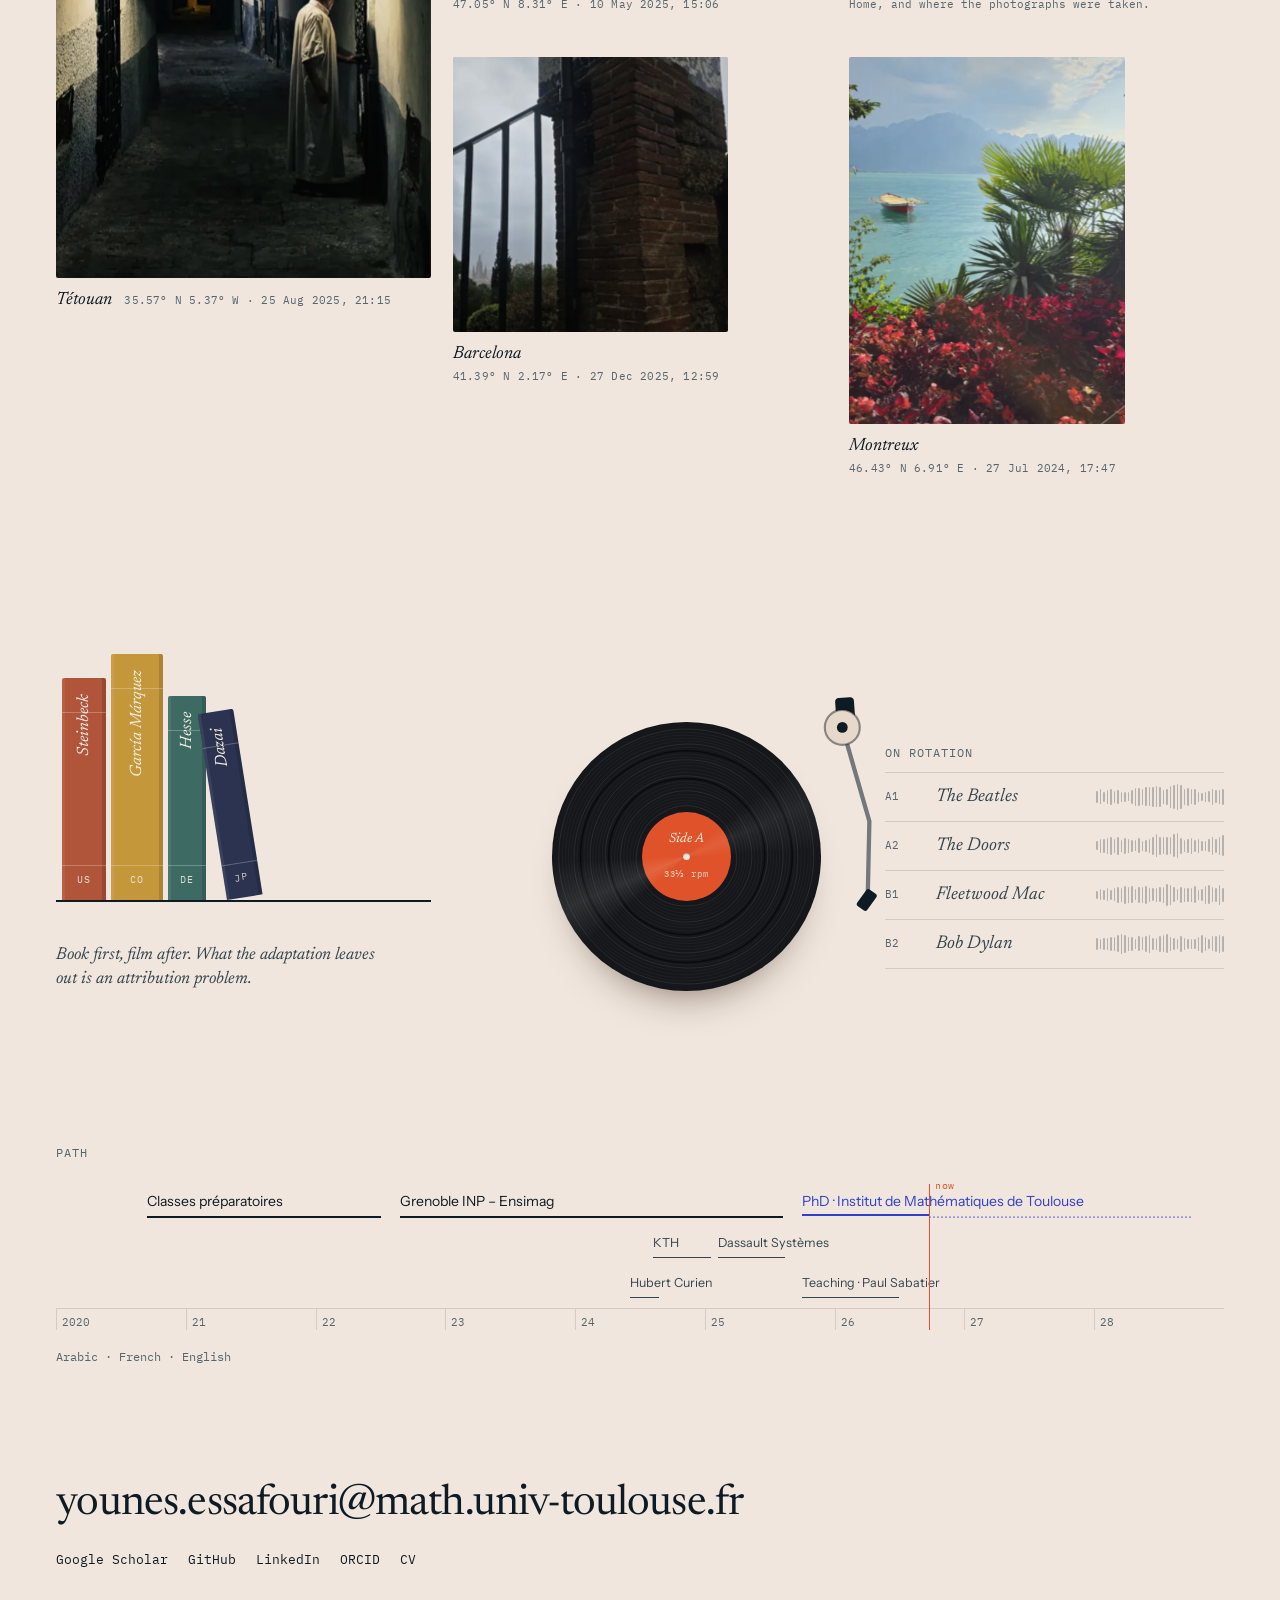
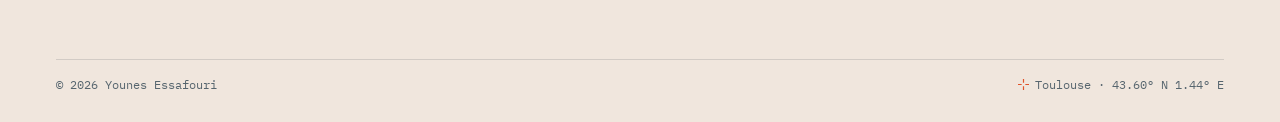
==== commit fea37d6c: "Make the portfolio a single page with a personal About section - Fixed navigation (Research · Public" ====
--- a/index.html
+++ b/index.html
@@ -14,7 +14,7 @@
 <meta name="twitter:card" content="summary_large_image">
 <link rel="preload" href="fonts/newsreader-normal.woff2" as="font" type="font/woff2" crossorigin>
 <link rel="preload" href="fonts/instrument-sans.woff2" as="font" type="font/woff2" crossorigin>
-<link rel="stylesheet" href="css/style.css?v=20260925">
+<link rel="stylesheet" href="css/style.css?v=20260926">
 <link rel="icon" type="image/svg+xml" href="data:image/svg+xml,%3Csvg xmlns='http://www.w3.org/2000/svg' viewBox='0 0 32 32'%3E%3Crect width='32' height='32' fill='%23e8edef'/%3E%3Cpath d='M16 4v8M16 20v8M4 16h8M20 16h8' stroke='%23e0532a' stroke-width='2.4'/%3E%3Ccircle cx='16' cy='16' r='2' fill='%23e0532a'/%3E%3C/svg%3E">
 <script>document.documentElement.classList.add("js");</script>
 <script type="application/ld+json">
@@ -35,8 +35,20 @@
 }
 </script>
 </head>
-<body>
+<body id="top">
 <a class="skip-link" href="#main">Skip to content</a>
+
+<nav class="topnav" aria-label="Sections" data-topnav>
+  <div class="wrap topnav-inner">
+  <a class="topnav-name" href="#top">Younes Essafouri</a>
+  <ul>
+    <li><a href="#research">Research</a></li>
+    <li><a href="#publications">Publications</a></li>
+    <li><a href="#about">About</a></li>
+    <li><a href="assets/YounesEssafouri_CV.pdf">CV</a></li>
+  </ul>
+  </div>
+</nav>
 
 <header class="hero" data-field>
   <div class="field-stage">
@@ -52,12 +64,11 @@
     </div>
     <div class="hero-text">
       <p class="hero-lede">I study what neural weather models rely on to make a forecast, and whether it makes physical sense.</p>
-      <ul class="links" aria-label="Links">
-        <li><a href="#publications">Publications</a></li>
-        <li><a href="about.html">About</a></li>
-        <li><a href="assets/YounesEssafouri_CV.pdf">CV</a></li>
+      <ul class="links" aria-label="Elsewhere online">
         <li><a href="https://scholar.google.com/citations?user=xJJI31wAAAAJ&amp;hl=en" rel="me">Scholar</a></li>
         <li><a href="https://github.com/YounesEssafouri" rel="me">GitHub</a></li>
+        <li><a href="https://www.linkedin.com/in/younes-essafouri/" rel="me">LinkedIn</a></li>
+        <li><a href="mailto:younes.essafouri@math.univ-toulouse.fr">Email</a></li>
       </ul>
     </div>
   </div>
@@ -79,8 +90,28 @@
   </div>
 </header>
 
-<main id="main" class="flow wrap">
-
+<main id="main">
+
+<div class="flow wrap">
+
+  <!-- ============================================================ RESEARCH -->
+  <section class="flow-row" id="research" aria-labelledby="research-h">
+    <h2 class="label" id="research-h">Research</h2>
+    <div>
+      <p class="statement">Neural networks now forecast the weather as well as physics-based models, but they don’t say why. <span>I build attribution methods that trace a forecast back to the fields behind it, and test whether the answer is faithful, stable and physically plausible.</span></p>
+      <figure class="pipeline">
+        <div class="pipeline-scroll" tabindex="0" role="group" aria-label="Figure, scrollable">
+          <div class="pipeline-inner">
+            <img src="assets/work/pipeline.webp" width="1395" height="380" loading="lazy" decoding="async"
+                 alt="Three maps of France. Left: zonal wind at 250 hPa at time t. Middle: the model's rain forecast five steps later, with a target box over Paris. Right: the gradient of rain in that box with respect to the input wind, concentrated upstream over Brittany and the Atlantic coast.">
+          </div>
+        </div>
+        <figcaption>Input wind at 250 hPa, the rain forecast five steps later, and the sensitivity of rain in the target box to every point of the input. From the WassersteinGrad paper.</figcaption>
+      </figure>
+    </div>
+  </section>
+
+  <!-- ======================================================== PUBLICATIONS -->
   <section class="flow-row pubs" id="publications" aria-labelledby="pubs-h">
     <h2 class="label" id="pubs-h">Publications</h2>
     <ol>
@@ -92,16 +123,26 @@
           <p class="pub-links">
             <a href="https://arxiv.org/abs/2604.22580">Paper</a>
             <a href="https://younesessafouri.github.io/WassersteinGrad/">Project</a>
-            <button type="button" data-copy="bib-wg">BibTeX</button>
+            <button type="button" data-toggle="abs-wg">Abstract</button>
+            <button type="button" data-toggle="bib-wg">BibTeX</button>
           </p>
-          <pre id="bib-wg" hidden>@inproceedings{essafouri2026wassersteingrad,
-  title         = {Explanation of Dynamic Physical Field Predictions using WassersteinGrad: Application to Autoregressive Weather Forecasting},
-  author        = {Essafouri, Younes and Raynaud, Laure and Drozda, Luciano and Risser, Laurent},
+          <div class="bib" id="abs-wg" hidden>
+            <p>Perturbing the input of a neural weather model does not make its gradient explanation noisier; it makes it move. We show that stochastic input perturbations geometrically displace attribution maps on dynamic physical fields, an effect that compounds under autoregressive rollout, and replace SmoothGrad’s pointwise averaging with an entropic Wasserstein barycenter that recovers a spatially coherent geometric consensus.</p>
+          </div>
+          <div class="bib" id="bib-wg" hidden>
+            <pre id="bib-wg-src">@inproceedings{essafouri2026wassersteingrad,
+  title         = {Explanation of Dynamic Physical Field Predictions using
+                   WassersteinGrad: Application to Autoregressive Weather
+                   Forecasting},
+  author        = {Essafouri, Younes and Raynaud, Laure and
+                   Drozda, Luciano and Risser, Laurent},
   booktitle     = {Advances in Neural Information Processing Systems},
   year          = {2026},
   eprint        = {2604.22580},
   archivePrefix = {arXiv}
 }</pre>
+            <button type="button" class="bib-copy" data-copy="bib-wg-src">Copy</button>
+          </div>
         </div>
       </li>
       <li class="pub">
@@ -111,17 +152,23 @@
           <p class="pub-authors"><b>Younes Essafouri</b>, Corentin Seznec, Luciano Drozda, Laure Raynaud, Laurent Risser</p>
           <p class="pub-links">
             <a href="https://doi.org/10.5194/egusphere-egu26-4039">DOI</a>
-            <button type="button" data-copy="bib-egu">BibTeX</button>
+            <button type="button" data-toggle="bib-egu">BibTeX</button>
           </p>
-          <pre id="bib-egu" hidden>@inproceedings{essafouri2026framework,
-  title     = {A Framework for Explainable AI in Weather Forecasting: Diagnosing Deep Learning Models via Gradient-Based Attributions},
-  author    = {Essafouri, Younes and Seznec, Corentin and Drozda, Luciano and Raynaud, Laure and Risser, Laurent},
+          <div class="bib" id="bib-egu" hidden>
+            <pre id="bib-egu-src">@inproceedings{essafouri2026framework,
+  title     = {A Framework for Explainable AI in Weather Forecasting:
+               Diagnosing Deep Learning Models via Gradient-Based
+               Attributions},
+  author    = {Essafouri, Younes and Seznec, Corentin and Drozda, Luciano
+               and Raynaud, Laure and Risser, Laurent},
   booktitle = {EGU General Assembly 2026},
   address   = {Vienna, Austria},
   note      = {EGU26-4039},
   doi       = {10.5194/egusphere-egu26-4039},
   year      = {2026}
 }</pre>
+            <button type="button" class="bib-copy" data-copy="bib-egu-src">Copy</button>
+          </div>
         </div>
       </li>
       <li class="pub is-talk">
@@ -132,56 +179,146 @@
         </div>
       </li>
     </ol>
+    <p class="pubs-more"><a class="text-link" href="https://scholar.google.com/citations?user=xJJI31wAAAAJ&amp;hl=en">Full list on Google Scholar</a></p>
   </section>
 
-  <section class="flow-row now" aria-labelledby="now-h">
-    <h2 class="label" id="now-h">Currently</h2>
-    <div>
-      <p class="now-line">PhD researcher at the Institut de Mathématiques de Toulouse, 2025–2028. <span>Before that: Grenoble INP – Ensimag, KTH Stockholm, Dassault Systèmes, Laboratoire Hubert Curien.</span></p>
-      <a class="text-link" href="about.html">About, education, teaching</a>
-    </div>
-  </section>
-
-  <section class="flow-row elsewhere" aria-labelledby="else-h">
-    <h2 class="label" id="else-h">Elsewhere</h2>
-    <ul class="photos">
-      <li><figure>
-        <img src="assets/photos/tetouan-480.webp" srcset="assets/photos/tetouan-480.webp 480w, assets/photos/tetouan-960.webp 960w" sizes="(max-width: 599px) 62vw, 17vw" width="480" height="853" loading="lazy" decoding="async" alt="A man in a white djellaba at a doorway in a narrow alley of the Tétouan medina at night, under a hanging lantern.">
-        <figcaption><b>Tétouan</b><span>35.6° N</span></figcaption>
-      </figure></li>
-      <li><figure>
-        <img src="assets/photos/lucerne-480.webp" srcset="assets/photos/lucerne-480.webp 480w, assets/photos/lucerne-960.webp 960w" sizes="(max-width: 599px) 62vw, 17vw" width="480" height="853" loading="lazy" decoding="async" alt="A racing sailboat on Lake Lucerne below wooded hills and tall summer clouds.">
-        <figcaption><b>Lucerne</b><span>47.1° N</span></figcaption>
-      </figure></li>
-      <li><figure>
-        <img src="assets/photos/montreux-480.webp" srcset="assets/photos/montreux-480.webp 480w, assets/photos/montreux-960.webp 960w" sizes="(max-width: 599px) 62vw, 17vw" width="480" height="853" loading="lazy" decoding="async" alt="Palm fronds and red flowers framing Lake Geneva at Montreux, a boat on turquoise water.">
-        <figcaption><b>Montreux</b><span>46.4° N</span></figcaption>
-      </figure></li>
-      <li><figure>
-        <img src="assets/photos/barcelona-480.webp" srcset="assets/photos/barcelona-480.webp 480w, assets/photos/barcelona-960.webp 960w" sizes="(max-width: 599px) 62vw, 17vw" width="480" height="853" loading="lazy" decoding="async" alt="A brick and mosaic gate pillar in Barcelona against a grey sky, with an iron gate below.">
-        <figcaption><b>Barcelona</b><span>41.4° N</span></figcaption>
-      </figure></li>
+</div>
+
+<!-- =============================================================== ABOUT -->
+<section class="about" id="about" aria-labelledby="about-h">
+  <div class="wrap">
+
+    <div class="flow-row about-head">
+      <h2 class="label" id="about-h">About</h2>
+      <p class="about-line">Off the clock I take photographs, read the novel before the film, and play records that never left the twentieth century.</p>
+    </div>
+
+    <!-- photographs, and where they were taken -->
+    <div class="notes">
+      <div class="gallery">
+      <figure class="shot shot--tetouan" data-place="tetouan" tabindex="0">
+        <div class="shot-frame"><img src="assets/photos/tetouan-480.webp" srcset="assets/photos/tetouan-480.webp 480w, assets/photos/tetouan-960.webp 960w" sizes="(max-width: 699px) 50vw, 30vw" width="480" height="853" loading="lazy" decoding="async" alt="A man in a white djellaba at a doorway in a narrow alley of the Tétouan medina at night, under a hanging lantern."></div>
+        <figcaption><span class="shot-place">Tétouan</span><span class="shot-meta">35.57° N 5.37° W · 25 Aug 2025, 21:15</span></figcaption>
+      </figure>
+      <figure class="shot shot--lucerne" data-place="lucerne" tabindex="0">
+        <div class="shot-frame"><img src="assets/photos/lucerne-480.webp" srcset="assets/photos/lucerne-480.webp 480w, assets/photos/lucerne-960.webp 960w" sizes="(max-width: 699px) 50vw, 23vw" width="480" height="853" loading="lazy" decoding="async" alt="A racing sailboat on Lake Lucerne below wooded hills and tall summer clouds."></div>
+        <figcaption><span class="shot-place">Lucerne</span><span class="shot-meta">47.05° N 8.31° E · 10 May 2025, 15:06</span></figcaption>
+      </figure>
+      <figure class="shot shot--barcelona" data-place="barcelona" tabindex="0">
+        <div class="shot-frame"><img src="assets/photos/barcelona-480.webp" srcset="assets/photos/barcelona-480.webp 480w, assets/photos/barcelona-960.webp 960w" sizes="(max-width: 699px) 50vw, 23vw" width="480" height="853" loading="lazy" decoding="async" alt="A brick and mosaic gate pillar in Barcelona against a grey sky, with an iron gate below."></div>
+        <figcaption><span class="shot-place">Barcelona</span><span class="shot-meta">41.39° N 2.17° E · 27 Dec 2025, 12:59</span></figcaption>
+      </figure>
+      <figure class="shot shot--montreux" data-place="montreux" tabindex="0">
+        <div class="shot-frame"><img src="assets/photos/montreux-480.webp" srcset="assets/photos/montreux-480.webp 480w, assets/photos/montreux-960.webp 960w" sizes="(max-width: 699px) 50vw, 23vw" width="480" height="853" loading="lazy" decoding="async" alt="Palm fronds and red flowers framing Lake Geneva at Montreux, a boat on turquoise water."></div>
+        <figcaption><span class="shot-place">Montreux</span><span class="shot-meta">46.43° N 6.91° E · 27 Jul 2024, 17:47</span></figcaption>
+      </figure>
+      </div>
+      <figure class="atlas">
+        <svg class="atlas-map" viewBox="0 0 400 395" role="img" aria-labelledby="atlas-t">
+          <title id="atlas-t">Map of south-western Europe and northern Morocco: home in Toulouse, and the four places photographed, Tétouan, Barcelona, Montreux and Lucerne.</title>
+          <path class="atlas-land" d="M277.5 -122.4L275.0 -108.5L267.7 -97.4L258.3 -87.6L253.1 -79.3L245.8 -76.5L240.0 -73.2L228.5 -68.2L217.7 -65.6L212.5 -59.2L212.9 -44.5L201.7 -37.0L186.9 -32.5L181.2 -24.8L184.0 -22.8L174.0 -19.2L156.2 -22.0L152.7 -30.3L138.8 -31.2L141.9 -21.4L146.5 -6.7L147.7 -1.1L136.9 -1.4L121.7 2.2L115.6 -5.6L96.2 -3.3L84.4 -0.6L79.8 5.6L86.5 7.5L82.9 8.9L88.5 13.9L80.6 15.6L88.1 22.3L109.0 24.5L114.2 31.2L126.7 36.4L133.3 37.0L137.5 45.9L142.1 58.7L155.2 67.9L153.3 80.7L157.3 83.4L154.2 97.4L153.1 109.9L152.1 122.4L149.2 137.7L142.1 145.5L127.1 145.2L116.7 145.2L100.0 142.7L87.5 144.6L75.0 142.7L60.4 140.2L47.9 139.9L33.3 140.5L18.7 135.5L6.2 141.9L4.2 145.5L-12.5 150.2L-14.6 158.6L-6.3 169.7L-5.2 180.8L-6.3 189.2L-1.7 207.2L-3.1 221.4L-5.6 235.0L-9.8 250.3L-16.3 257.0L-18.8 273.2L-11.5 275.9L-6.3 281.5L-5.6 296.2L-8.1 322.1L-1.5 319.9L14.0 322.7L24.6 317.7L34.4 317.1L45.8 326.8L47.9 335.7L53.5 345.5L62.5 350.2L67.7 346.6L71.9 338.8L87.1 330.5L105.8 330.5L127.9 327.1L133.5 330.5L141.2 317.7L158.8 306.0L164.8 305.1L165.0 295.4L169.2 285.1L184.0 274.5L181.2 271.5L174.6 262.3L172.3 254.5L175.0 248.1L179.2 240.6L187.5 229.2L197.5 219.8L205.2 208.6L225.0 200.8L237.5 191.9L245.8 186.4L248.3 174.7L245.2 171.3L242.5 161.3L242.7 155.8L252.1 148.0L262.5 140.5L271.5 143.3L280.2 146.0L291.0 147.4L302.7 153.0L317.5 148.3L325.4 140.5L335.4 134.1L350.0 129.3L355.2 119.6L365.6 116.6L384.4 126.6L393.8 140.5L397.9 157.2L410.4 172.5L422.9 180.8L439.6 194.7L462.5 205.8L504.2 239.2L595.8 239.2L595.8 -205.8L277.5 -205.8Z M-25.0 411.7L2.1 422.8L20.8 417.2L36.7 405.6L45.8 383.9L52.1 367.2L58.3 356.6L68.8 353.3L68.1 361.6L77.1 370.0L95.8 372.7L137.5 375.5L179.2 353.3L241.7 328.2L312.5 320.4L358.3 324.1L385.4 314.3L393.8 317.1L410.4 321.3L410.4 517.4L-25.0 517.4Z M375.0 155.8L376.0 164.1L378.1 180.8L375.0 191.9L370.0 200.6L362.5 196.1L361.0 185.8L358.3 176.6L361.5 167.7L367.7 163.6L373.5 157.2L375.0 155.8Z M350.0 208.6L370.8 204.5L380.2 214.2L383.3 225.3L380.2 239.2L379.2 258.7L368.8 261.5L358.3 269.8L354.2 264.3L354.2 247.6L356.3 230.9L350.0 222.5L350.0 208.6Z M228.1 251.7L234.4 240.1L245.8 240.6L251.5 247.0L246.9 257.3L240.6 257.3L235.4 253.1L228.1 251.7Z M258.8 237.8L268.7 242.8L266.7 244.2L259.0 241.2L258.8 237.8Z M204.2 267.9L211.0 264.3L212.5 267.9L208.3 271.2L204.2 267.9Z M60.2 -40.9L70.8 -37.8L92.9 -48.1L103.3 -45.1L108.1 -56.2L128.1 -55.1L150.0 -61.2L176.2 -61.8L199.4 -64.3L209.2 -77.3L209.2 -205.8L60.2 -205.8Z"/>
+          <path class="atlas-lake" d="M307.3 66.8L314.6 59.8L322.9 59.8L320.8 61.8L314.6 62.3L308.3 64.8L307.3 66.8Z M351.7 43.1L355.2 44.5L358.3 45.6L358.8 44.8L355.2 44.0L352.1 42.6L351.7 43.1Z"/>
+          <path class="atlas-grat" d="M72.0 378.3h6M75.0 375.3v6M72.0 239.2h6M75.0 236.2v6M72.0 100.1h6M75.0 97.1v6M176.2 378.3h6M179.2 375.3v6M176.2 239.2h6M179.2 236.2v6M176.2 100.1h6M179.2 97.1v6M280.3 378.3h6M283.3 375.3v6M280.3 239.2h6M283.3 236.2v6M280.3 100.1h6M283.3 97.1v6M384.5 378.3h6M387.5 375.3v6M384.5 239.2h6M387.5 236.2v6M384.5 100.1h6M387.5 97.1v6"/>
+          <path class="atlas-coast" d="M277.5 -122.4L275.0 -108.5L267.7 -97.4L258.3 -87.6L253.1 -79.3L245.8 -76.5L240.0 -73.2L228.5 -68.2L217.7 -65.6L212.5 -59.2L212.9 -44.5L201.7 -37.0L186.9 -32.5L181.2 -24.8L184.0 -22.8L174.0 -19.2L156.2 -22.0L152.7 -30.3L138.8 -31.2L141.9 -21.4L146.5 -6.7L147.7 -1.1L136.9 -1.4L121.7 2.2L115.6 -5.6L96.2 -3.3L84.4 -0.6L79.8 5.6L86.5 7.5L82.9 8.9L88.5 13.9L80.6 15.6L88.1 22.3L109.0 24.5L114.2 31.2L126.7 36.4L133.3 37.0L137.5 45.9L142.1 58.7L155.2 67.9L153.3 80.7L157.3 83.4L154.2 97.4L153.1 109.9L152.1 122.4L149.2 137.7L142.1 145.5L127.1 145.2L116.7 145.2L100.0 142.7L87.5 144.6L75.0 142.7L60.4 140.2L47.9 139.9L33.3 140.5L18.7 135.5L6.2 141.9L4.2 145.5L-12.5 150.2L-14.6 158.6L-6.3 169.7L-5.2 180.8L-6.3 189.2L-1.7 207.2L-3.1 221.4L-5.6 235.0L-9.8 250.3L-16.3 257.0L-18.8 273.2L-11.5 275.9L-6.3 281.5L-5.6 296.2L-8.1 322.1L-1.5 319.9L14.0 322.7L24.6 317.7L34.4 317.1L45.8 326.8L47.9 335.7L53.5 345.5L62.5 350.2L67.7 346.6L71.9 338.8L87.1 330.5L105.8 330.5L127.9 327.1L133.5 330.5L141.2 317.7L158.8 306.0L164.8 305.1L165.0 295.4L169.2 285.1L184.0 274.5L181.2 271.5L174.6 262.3L172.3 254.5L175.0 248.1L179.2 240.6L187.5 229.2L197.5 219.8L205.2 208.6L225.0 200.8L237.5 191.9L245.8 186.4L248.3 174.7L245.2 171.3L242.5 161.3L242.7 155.8L252.1 148.0L262.5 140.5L271.5 143.3L280.2 146.0L291.0 147.4L302.7 153.0L317.5 148.3L325.4 140.5L335.4 134.1L350.0 129.3L355.2 119.6L365.6 116.6L384.4 126.6L393.8 140.5L397.9 157.2L410.4 172.5L422.9 180.8L439.6 194.7L462.5 205.8L504.2 239.2 M-25.0 411.7L2.1 422.8L20.8 417.2L36.7 405.6L45.8 383.9L52.1 367.2L58.3 356.6L68.8 353.3L68.1 361.6L77.1 370.0L95.8 372.7L137.5 375.5L179.2 353.3L241.7 328.2L312.5 320.4L358.3 324.1L385.4 314.3L393.8 317.1L410.4 321.3 M375.0 155.8L376.0 164.1L378.1 180.8L375.0 191.9L370.0 200.6L362.5 196.1L361.0 185.8L358.3 176.6L361.5 167.7L367.7 163.6L373.5 157.2L375.0 155.8Z M350.0 208.6L370.8 204.5L380.2 214.2L383.3 225.3L380.2 239.2L379.2 258.7L368.8 261.5L358.3 269.8L354.2 264.3L354.2 247.6L356.3 230.9L350.0 222.5L350.0 208.6Z M228.1 251.7L234.4 240.1L245.8 240.6L251.5 247.0L246.9 257.3L240.6 257.3L235.4 253.1L228.1 251.7Z M258.8 237.8L268.7 242.8L266.7 244.2L259.0 241.2L258.8 237.8Z M204.2 267.9L211.0 264.3L212.5 267.9L208.3 271.2L204.2 267.9Z M60.2 -40.9L70.8 -37.8L92.9 -48.1L103.3 -45.1L108.1 -56.2L128.1 -55.1L150.0 -61.2L176.2 -61.8L199.4 -64.3L209.2 -77.3 M307.3 66.8L314.6 59.8L322.9 59.8L320.8 61.8L314.6 62.3L308.3 64.8L307.3 66.8Z M351.7 43.1L355.2 44.5L358.3 45.6L358.8 44.8L355.2 44.0L352.1 42.6L351.7 43.1Z"/>
+          <path class="atlas-route" data-place="tetouan" d="M209.2 139.1Q114.6 235.7 67.3 362.4"/><path class="atlas-route" data-place="barcelona" d="M209.2 139.1Q189.6 176.6 224.4 200.6"/><path class="atlas-route" data-place="montreux" d="M209.2 139.1Q282.1 122.8 323.1 60.4"/><path class="atlas-route" data-place="lucerne" d="M209.2 139.1Q296.3 114.4 352.3 43.1"/>
+          <g class="atlas-pt" data-place="tetouan" transform="translate(67.3 362.4)"><circle class="atlas-halo" r="11"/><path d="M-6 0h-5M6 0h5M0 -6v-5M0 6v5"/><circle r="1.6"/><text x="10" y="-8" text-anchor="start">Tétouan</text></g><g class="atlas-pt" data-place="barcelona" transform="translate(224.4 200.6)"><circle class="atlas-halo" r="11"/><path d="M-6 0h-5M6 0h5M0 -6v-5M0 6v5"/><circle r="1.6"/><text x="10" y="16" text-anchor="start">Barcelona</text></g><g class="atlas-pt" data-place="montreux" transform="translate(323.1 60.4)"><circle class="atlas-halo" r="11"/><path d="M-6 0h-5M6 0h5M0 -6v-5M0 6v5"/><circle r="1.6"/><text x="-10" y="16" text-anchor="end">Montreux</text></g><g class="atlas-pt" data-place="lucerne" transform="translate(352.3 43.1)"><circle class="atlas-halo" r="11"/><path d="M-6 0h-5M6 0h5M0 -6v-5M0 6v5"/><circle r="1.6"/><text x="-10" y="-8" text-anchor="end">Lucerne</text></g>
+          <g class="atlas-home" transform="translate(209.2 139.1)"><path d="M-5 0h-7M5 0h7M0 -5v-7M0 5v7"/><circle r="1.8"/><text x="11" y="-9">Toulouse</text></g>
+        </svg>
+        <figcaption>Home, and where the photographs were taken.</figcaption>
+      </figure>
+    </div>
+
+    <!-- books and records -->
+    <div class="leisure">
+      <figure class="shelf">
+        <ul class="books" aria-label="Authors on the shelf">
+          <li class="book" tabindex="0" style="--h: 222px; --w: 44px; --c: #b0543a" data-detail="John Steinbeck · United States · 1902–1968"><span class="book-name">Steinbeck</span><span class="book-mark" aria-hidden="true">US</span><span class="visually-hidden">John Steinbeck, United States, 1902 to 1968</span></li>
+          <li class="book" tabindex="0" style="--h: 246px; --w: 52px; --c: #c4973a" data-detail="Gabriel García Márquez · Colombia · 1927–2014"><span class="book-name">García Márquez</span><span class="book-mark" aria-hidden="true">CO</span><span class="visually-hidden">Gabriel García Márquez, Colombia, 1927 to 2014</span></li>
+          <li class="book" tabindex="0" style="--h: 204px; --w: 38px; --c: #3d6a63" data-detail="Hermann Hesse · Germany, Switzerland · 1877–1962"><span class="book-name">Hesse</span><span class="book-mark" aria-hidden="true">DE</span><span class="visually-hidden">Hermann Hesse, Germany and Switzerland, 1877 to 1962</span></li>
+          <li class="book book--lean" tabindex="0" style="--h: 188px; --w: 36px; --c: #2b3350" data-detail="Osamu Dazai · Japan · 1909–1948"><span class="book-name">Dazai</span><span class="book-mark" aria-hidden="true">JP</span><span class="visually-hidden">Osamu Dazai, Japan, 1909 to 1948</span></li>
+        </ul>
+        <figcaption>
+          <span class="shelf-detail" data-shelf-detail aria-hidden="true">Reading</span>
+          <span class="shelf-note">Book first, film after. What the adaptation leaves out is an attribution problem.</span>
+        </figcaption>
+      </figure>
+
+      <figure class="turntable" data-turntable>
+        <div class="deck">
+          <div class="record" aria-hidden="true">
+            <svg class="record-grooves" viewBox="-150 -150 300 300"></svg>
+            <div class="record-label"><span data-record-artist>Side A</span><i class="spindle"></i><small>33⅓ rpm</small></div>
+          </div>
+          <svg class="tonearm" viewBox="0 0 100 100" aria-hidden="true">
+            <g class="tonearm-swing">
+              <rect x="106" y="-9" width="7" height="9" rx="1.5" class="tonearm-weight" transform="rotate(20 108 2)"/>
+              <path d="M108 2 L103 38 L90.4 64.7" class="tonearm-arm"/>
+              <rect x="86.6" y="62" width="7.6" height="4.6" rx="1" class="tonearm-head" transform="rotate(-30 90.4 64.7)"/>
+            </g>
+            <circle cx="108" cy="2" r="6.5" class="tonearm-base"/>
+            <circle cx="108" cy="2" r="2" class="tonearm-pin"/>
+          </svg>
+        </div>
+        <div class="tracks-wrap">
+          <p class="label" id="tracks-h">On rotation</p>
+          <ol class="tracks" aria-labelledby="tracks-h">
+            <li><button type="button" aria-pressed="false" data-track="The Beatles"><span class="n">A1</span><span class="t">The Beatles</span><span class="wave" aria-hidden="true"></span></button></li>
+            <li><button type="button" aria-pressed="false" data-track="The Doors"><span class="n">A2</span><span class="t">The Doors</span><span class="wave" aria-hidden="true"></span></button></li>
+            <li><button type="button" aria-pressed="false" data-track="Fleetwood Mac"><span class="n">B1</span><span class="t">Fleetwood Mac</span><span class="wave" aria-hidden="true"></span></button></li>
+            <li><button type="button" aria-pressed="false" data-track="Bob Dylan"><span class="n">B2</span><span class="t">Bob Dylan</span><span class="wave" aria-hidden="true"></span></button></li>
+          </ol>
+        </div>
+      </figure>
+    </div>
+
+    <!-- the path so far, on one axis -->
+    <figure class="path" aria-labelledby="path-h">
+      <p class="label" id="path-h">Path</p>
+      <div class="path-scroll" tabindex="0" role="group" aria-label="Timeline, scrollable">
+        <div class="path-axis">
+          <ol class="path-years" aria-hidden="true"><li>2020</li><li>21</li><li>22</li><li>23</li><li>24</li><li>25</li><li>26</li><li>27</li><li>28</li></ol>
+          <ul class="path-lane">
+            <li style="--a: 2020.7; --b: 2022.5">Classes préparatoires <span class="visually-hidden">2020 to 2022</span></li>
+            <li style="--a: 2022.65; --b: 2025.6">Grenoble INP – Ensimag <span class="visually-hidden">2022 to 2025</span></li>
+            <li class="is-now" style="--a: 2025.75; --b: 2028.75">PhD · Institut de Mathématiques de Toulouse <span class="visually-hidden">2025 to 2028</span></li>
+          </ul>
+          <ul class="path-lane path-lane--minor">
+            <li style="--a: 2024.6; --b: 2025.05">KTH <span class="visually-hidden">exchange, Stockholm, 2024 to 2025</span></li>
+            <li style="--a: 2025.1; --b: 2025.62">Dassault Systèmes <span class="visually-hidden">research internship, 2025</span></li>
+          </ul>
+          <ul class="path-lane path-lane--minor">
+            <li style="--a: 2024.42; --b: 2024.65">Hubert Curien <span class="visually-hidden">research internship, 2024</span></li>
+            <li style="--a: 2025.75; --b: 2026.5">Teaching · Paul Sabatier <span class="visually-hidden">statistics practicals, 2025 to 2026</span></li>
+          </ul>
+          <span class="path-now" style="--a: 2026.73" aria-hidden="true">now</span>
+        </div>
+      </div>
+      <figcaption>Arabic · French · English</figcaption>
+    </figure>
+
+  </div>
+</section>
+
+</main>
+
+<footer class="site-foot" id="contact">
+  <div class="wrap">
+    <a class="foot-mail" href="mailto:younes.essafouri@math.univ-toulouse.fr">younes.essafouri@math.univ-toulouse.fr</a>
+    <ul class="links">
+      <li><a href="https://scholar.google.com/citations?user=xJJI31wAAAAJ&amp;hl=en" rel="me">Google Scholar</a></li>
+      <li><a href="https://github.com/YounesEssafouri" rel="me">GitHub</a></li>
+      <li><a href="https://www.linkedin.com/in/younes-essafouri/" rel="me">LinkedIn</a></li>
+      <li><a href="https://orcid.org/0009-0005-9830-409X" rel="me">ORCID</a></li>
+      <li><a href="assets/YounesEssafouri_CV.pdf">CV</a></li>
     </ul>
-  </section>
-
-</main>
-
-<footer class="site-foot wrap" id="contact">
-  <a class="foot-mail" href="mailto:younes.essafouri@math.univ-toulouse.fr">younes.essafouri@math.univ-toulouse.fr</a>
-  <ul class="links">
-    <li><a href="https://scholar.google.com/citations?user=xJJI31wAAAAJ&amp;hl=en" rel="me">Google Scholar</a></li>
-    <li><a href="https://github.com/YounesEssafouri" rel="me">GitHub</a></li>
-    <li><a href="https://www.linkedin.com/in/younes-essafouri/" rel="me">LinkedIn</a></li>
-    <li><a href="https://orcid.org/0009-0005-9830-409X" rel="me">ORCID</a></li>
-    <li><a href="assets/YounesEssafouri_CV.pdf">CV</a></li>
-  </ul>
-  <p class="foot-meta">
-    <span>© 2026 Younes Essafouri</span>
-    <span><svg viewBox="0 0 12 12" aria-hidden="true"><path d="M6 0v4M6 8v4M0 6h4M8 6h4" stroke="#e0532a" stroke-width="1.3"/></svg>Toulouse · 43.60° N 1.44° E</span>
-  </p>
+    <p class="foot-meta">
+      <span>© 2026 Younes Essafouri</span>
+      <span><svg viewBox="0 0 12 12" aria-hidden="true"><path d="M6 0v4M6 8v4M0 6h4M8 6h4" stroke="#e0532a" stroke-width="1.3"/></svg>Toulouse · 43.60° N 1.44° E</span>
+    </p>
+  </div>
 </footer>
 
-<script src="js/site.js?v=20260925" defer></script>
-<script src="js/field.js?v=20260925" defer></script>
+<script src="js/site.js?v=20260926" defer></script>
+<script src="js/field.js?v=20260926" defer></script>
 </body>
 </html>
--- a/css/style.css
+++ b/css/style.css
@@ -48,6 +48,10 @@
   --xai-soft: rgba(47, 63, 207, 0.1);
   --target: #e0532a;
 
+  --dusk: #f0e6dd;
+  --dusk-deep: #e6d8cb;
+  --vinyl: #15171a;
+
   --serif: "Newsreader", "Iowan Old Style", "Palatino Linotype", Georgia, serif;
   --sans: "Instrument Sans", system-ui, -apple-system, "Segoe UI", Roboto, sans-serif;
   --mono: "IBM Plex Mono", ui-monospace, "SFMono-Regular", Menlo, Consolas, monospace;
@@ -60,7 +64,8 @@
 
 /* ---------- base ---------- */
 *, *::before, *::after { box-sizing: border-box; }
-html { -webkit-text-size-adjust: 100%; text-size-adjust: 100%; scroll-padding-top: 24px; }
+html { -webkit-text-size-adjust: 100%; text-size-adjust: 100%; scroll-padding-top: 72px; }
+@media (prefers-reduced-motion: no-preference) { html { scroll-behavior: smooth; } }
 body {
   margin: 0; background: var(--mist); color: var(--ink);
   font-family: var(--sans); font-size: 17px; line-height: 1.55;
@@ -218,23 +223,8 @@
 .pub-links a:hover, .pub-links button:hover { text-decoration: underline; text-underline-offset: 3px; }
 .pub.is-talk .pub-title { font-weight: 500; font-size: clamp(1.02rem, 1.3vw, 1.18rem); }
 
-/* currently: one sentence */
-.now-line {
-  font-family: var(--serif); font-size: clamp(1.3rem, 1.8vw, 1.75rem); line-height: 1.28; letter-spacing: -0.012em;
-  text-wrap: pretty; max-width: 44ch;
-}
-.now-line span { color: var(--mute); }
-.now .text-link { display: inline-block; margin-top: 18px; }
-
-/* elsewhere: a quiet row of photographs */
-.photos { display: grid; grid-template-columns: repeat(4, minmax(0, 1fr)); gap: var(--gap); align-items: start; }
-.photos img { width: 100%; aspect-ratio: 4 / 5; object-fit: cover; background: var(--mist-deep); }
-.photos li:nth-child(even) { margin-top: 28px; }
-.photos figcaption { margin-top: 8px; font-family: var(--mono); font-size: 11px; color: var(--mute); display: flex; justify-content: space-between; gap: 6px; }
-.photos figcaption b { font-weight: 400; color: var(--ink); }
-
 /* footer: contact */
-.site-foot { margin-top: clamp(80px, 12vw, 170px); padding-bottom: 28px; }
+.site-foot { background: var(--dusk); padding-top: clamp(64px, 9vw, 130px); padding-bottom: 28px; }
 .foot-mail {
   font-family: var(--serif); font-size: clamp(1.45rem, 3.3vw, 3.1rem); line-height: 1.1; letter-spacing: -0.02em;
   text-decoration: none; overflow-wrap: anywhere;
@@ -252,52 +242,265 @@
 .foot-meta a { text-decoration: none; }
 .foot-meta a:hover { color: var(--xai); }
 
-/* ==========================================================================
-   INNER PAGES
-   ========================================================================== */
-.site-head { display: flex; flex-wrap: wrap; align-items: baseline; justify-content: space-between; gap: 8px 24px; padding-top: 24px; }
-.site-mark { font-weight: 600; font-size: 15px; text-decoration: none; }
-.site-nav ul { display: flex; flex-wrap: wrap; gap: 4px 24px; }
-.site-nav a { font-size: 14.5px; text-decoration: none; color: var(--ink-2); padding: 4px 0; }
-.site-nav a:hover { color: var(--xai); }
-.site-nav a[aria-current="page"] { color: var(--ink); box-shadow: inset 0 -1.5px 0 var(--target); }
-
-.page-head { padding-top: clamp(56px, 9vw, 130px); padding-bottom: clamp(40px, 6vw, 80px); }
-.page-title { font-family: var(--serif); font-weight: 400; font-size: clamp(2.4rem, 5.4vw, 5rem); line-height: .98; letter-spacing: -0.026em; max-width: 16ch; text-wrap: balance; }
-.page-title em { font-style: italic; }
-.page-intro { margin-top: clamp(22px, 3vw, 40px); max-width: 60ch; color: var(--ink-2); font-size: clamp(1.02rem, 1.2vw, 1.15rem); }
-.page-intro p + p { margin-top: 1em; }
-.page-head .label { display: block; margin-bottom: 20px; }
-
-.block { padding-block: clamp(36px, 5vw, 70px); }
-.block .label { display: block; margin-bottom: 18px; }
-.prose { max-width: 64ch; color: var(--ink-2); }
-.prose p + p { margin-top: 1em; }
-.prose strong { color: var(--ink); font-weight: 600; }
-
-.rows { border-top: 1px solid var(--rule); max-width: 900px; }
-.rows > li { display: grid; grid-template-columns: minmax(0, 2fr) minmax(0, 7fr); gap: 4px var(--gap); padding: 16px 0; border-bottom: 1px solid var(--rule); align-items: baseline; }
-.rows .when { font-family: var(--mono); font-size: 12px; color: var(--mute); }
-.rows h3 { font-weight: 500; font-size: 17px; line-height: 1.35; }
-.rows .where { font-size: 14.5px; color: var(--mute); margin-top: 2px; }
-.rows p { font-size: 15px; color: var(--ink-2); margin-top: 6px; max-width: 62ch; }
-
-.pipeline { margin-top: 8px; }
+.pipeline { margin-top: clamp(32px, 4vw, 52px); }
 .pipeline-scroll { overflow-x: auto; }
 .pipeline-inner { min-width: 720px; }
 .pipeline img { width: 100%; mix-blend-mode: multiply; }
 .pipeline figcaption { margin-top: 12px; font-size: 13.5px; color: var(--ink-2); max-width: 76ch; }
 
-.bib { margin-top: 14px; }
+.bib { margin-top: 14px; position: relative; }
+.bib-copy {
+  position: absolute; top: 8px; right: 8px; cursor: pointer;
+  font-family: var(--mono); font-size: 11px; color: var(--ink-2);
+  background: var(--mist); border: 1px solid var(--rule); border-radius: 2px; padding: 3px 8px;
+}
+.bib-copy:hover { color: var(--xai); }
 .bib[hidden] { display: none; }
 .bib pre { margin: 0; padding: 14px 16px; overflow-x: auto; background: var(--mist-deep); font-family: var(--mono); font-size: 12px; line-height: 1.6; }
 .bib p { font-size: 15px; color: var(--ink-2); max-width: 64ch; }
 
 /* ==========================================================================
+   NAVIGATION — one page, four destinations
+   ========================================================================== */
+.topnav {
+  position: fixed; top: 0; left: 0; right: 0; z-index: 30;
+  transition: background-color .45s var(--ease), box-shadow .45s var(--ease);
+}
+.topnav-inner { display: flex; align-items: center; gap: 16px; padding-top: 14px; padding-bottom: 12px; }
+.topnav-name {
+  font-weight: 600; font-size: 14.5px; text-decoration: none; letter-spacing: -0.005em;
+  opacity: 0; transform: translateY(-4px); pointer-events: none;
+  transition: opacity .4s var(--ease), transform .4s var(--ease);
+}
+.topnav ul { display: flex; gap: 4px 24px; margin-left: auto; }
+.topnav ul a { position: relative; font-size: 14px; color: var(--ink-2); text-decoration: none; padding: 4px 0; transition: color .25s; }
+.topnav ul a:hover { color: var(--ink); }
+.topnav ul a::after {
+  content: ""; position: absolute; left: 0; right: 0; bottom: -1px; height: 1.5px; background: var(--target);
+  transform: scaleX(0); transform-origin: left; transition: transform .45s var(--ease);
+}
+.topnav ul a.is-active { color: var(--ink); }
+.topnav ul a.is-active::after { transform: scaleX(1); }
+.topnav.is-scrolled {
+  background: color-mix(in srgb, var(--mist) 84%, transparent);
+  -webkit-backdrop-filter: blur(12px) saturate(1.1); backdrop-filter: blur(12px) saturate(1.1);
+  box-shadow: 0 1px 0 var(--rule);
+}
+.topnav.is-scrolled.on-dusk { background: color-mix(in srgb, var(--dusk) 86%, transparent); }
+.topnav.is-scrolled .topnav-name { opacity: 1; transform: none; pointer-events: auto; }
+
+/* ==========================================================================
+   RESEARCH — one statement, one real figure
+   ========================================================================== */
+.statement {
+  font-family: var(--serif); font-size: clamp(1.45rem, 2.3vw, 2.15rem); line-height: 1.24; letter-spacing: -0.014em;
+  max-width: 38ch; text-wrap: pretty;
+}
+.statement span { color: var(--mute); }
+.pubs-more { grid-column: 2; margin-top: 12px; padding-left: calc(2.2rem + 18px); }
+
+/* ==========================================================================
+   ABOUT — warmer: the page turns from forecast to evening
+   ========================================================================== */
+.about {
+  margin-top: clamp(96px, 13vw, 190px);
+  padding-top: clamp(80px, 10vw, 150px);
+  background: linear-gradient(180deg, var(--mist) 0, #ede9e5 160px, var(--dusk) 460px, var(--dusk) 100%);
+}
+.about-line {
+  font-family: var(--serif); font-size: clamp(1.75rem, 3.3vw, 3.15rem); line-height: 1.1; letter-spacing: -0.022em;
+  max-width: 21ch; text-wrap: balance;
+}
+
+/* photographs + the atlas they belong to */
+.notes {
+  margin-top: clamp(52px, 7vw, 96px);
+  display: grid; grid-template-columns: repeat(12, minmax(0, 1fr)); column-gap: var(--gap); row-gap: clamp(30px, 3.4vw, 50px);
+  align-items: start;
+}
+.gallery { display: contents; }
+.shot--tetouan  { grid-column: 1 / 5;  grid-row: 1 / 3; --ar: 3 / 5.3; }
+.shot--lucerne  { grid-column: 5 / 8;  grid-row: 1; --ar: 4 / 5; margin-top: clamp(40px, 6vw, 88px); }
+.shot--barcelona{ grid-column: 5 / 8;  grid-row: 2; --ar: 1 / 1; }
+.shot--montreux { grid-column: 9 / 12; grid-row: 2; --ar: 3 / 4; margin-top: clamp(20px, 3vw, 44px); }
+.atlas          { grid-column: 9 / 13; grid-row: 1; }
+
+.shot { margin: 0; outline: none; --mx: 0; --my: 0; }
+.shot-frame {
+  overflow: hidden; background: var(--dusk-deep); border-radius: 2px;
+  transition: transform .7s var(--ease), box-shadow .7s var(--ease);
+}
+.shot img {
+  width: 100%; aspect-ratio: var(--ar, 4 / 5); object-fit: cover;
+  transform: translate3d(calc(var(--mx) * -9px), calc(var(--my) * -9px), 0) scale(1.07);
+  transition: transform .9s var(--ease), filter .6s;
+  filter: saturate(.9) contrast(.98);
+}
+.shot:hover .shot-frame, .shot:focus-visible .shot-frame, .shot.is-lit .shot-frame {
+  transform: translateY(-6px); box-shadow: 0 22px 40px -26px rgba(60, 35, 20, .55);
+}
+.shot:hover img, .shot.is-lit img { filter: saturate(1.02) contrast(1); }
+.shot:focus-visible .shot-frame { outline: 2px solid var(--xai); outline-offset: 4px; }
+.shot figcaption { margin-top: 12px; display: flex; flex-wrap: wrap; align-items: baseline; gap: 2px 12px; }
+.shot-place { position: relative; font-family: var(--serif); font-style: italic; font-size: 1.12rem; line-height: 1.2; }
+.shot-place::before {
+  content: ""; position: absolute; left: -16px; top: 50%; width: 9px; height: 9px; margin-top: -4px;
+  background:
+    linear-gradient(var(--target), var(--target)) 50% 0 / 1.3px 100% no-repeat,
+    linear-gradient(var(--target), var(--target)) 0 50% / 100% 1.3px no-repeat;
+  opacity: 0; transform: scale(.4); transition: opacity .4s, transform .5s var(--ease);
+}
+.shot:hover .shot-place::before, .shot.is-lit .shot-place::before, .shot:focus-visible .shot-place::before { opacity: 1; transform: none; }
+.shot-meta { font-family: var(--mono); font-size: 10.5px; color: var(--mute); letter-spacing: .02em; }
+
+.atlas { margin: 0; }
+.atlas-map { display: block; width: 100%; height: auto; overflow: hidden; }
+.atlas-land { fill: rgba(255, 255, 255, .5); }
+.atlas-lake { fill: var(--dusk); }
+.atlas-coast { fill: none; stroke: rgba(14, 26, 36, .42); stroke-width: 1; stroke-linejoin: round; }
+.atlas-grat { fill: none; stroke: rgba(14, 26, 36, .2); stroke-width: 1; }
+.atlas-route {
+  fill: none; stroke: var(--target); stroke-width: 1.1; stroke-dasharray: 1.5 4; stroke-linecap: round;
+  opacity: .32; transition: opacity .45s, stroke-width .45s;
+}
+.atlas-route.is-lit { opacity: 1; stroke-width: 1.6; }
+.atlas-pt { cursor: default; }
+.atlas-pt path { stroke: var(--ink); stroke-width: 1.2; transition: stroke .35s; }
+.atlas-pt circle:not(.atlas-halo) { fill: var(--ink); }
+.atlas-pt text, .atlas-home text { font-family: var(--serif); font-style: italic; font-size: 14px; fill: var(--ink-2); }
+.atlas-pt text { opacity: .6; transition: opacity .35s; }
+.atlas-halo { fill: var(--target); opacity: 0; transform: scale(.3); transform-box: fill-box; transform-origin: center; transition: opacity .45s, transform .6s var(--ease); }
+.atlas-pt.is-lit .atlas-halo { opacity: .16; transform: scale(1.35); }
+.atlas-pt.is-lit path { stroke: var(--target); }
+.atlas-pt.is-lit text { opacity: 1; fill: var(--ink); }
+.atlas-home path { stroke: var(--target); stroke-width: 1.6; }
+.atlas-home circle { fill: var(--target); }
+.atlas-home text { fill: var(--ink); font-size: 15px; }
+.atlas figcaption { margin-top: 10px; font-family: var(--mono); font-size: 11px; color: var(--mute); }
+
+/* books and records */
+.leisure {
+  margin-top: clamp(96px, 12vw, 170px);
+  display: grid; grid-template-columns: repeat(12, minmax(0, 1fr)); column-gap: var(--gap); row-gap: 72px;
+  align-items: end;
+}
+.shelf { grid-column: 1 / 5; margin: 0; }
+.books {
+  display: flex; align-items: flex-end; gap: 5px; height: 272px; padding: 0 0 0 6px;
+  border-bottom: 2px solid var(--ink);
+}
+.book {
+  position: relative; flex: none; width: var(--w); height: var(--h);
+  display: flex; flex-direction: column; align-items: center; justify-content: space-between; padding: 16px 0 12px;
+  background: var(--c); color: var(--t, #f6eee5); border-radius: 2px 2px 0 0; outline: none;
+  box-shadow: inset -4px 0 0 rgba(0, 0, 0, .13), inset 3px 0 0 rgba(255, 255, 255, .07);
+  transform-origin: 50% 100%; transition: transform .55s var(--ease), box-shadow .55s var(--ease);
+}
+.book::before, .book::after { content: ""; position: absolute; left: 0; right: 0; height: 1px; background: currentColor; opacity: .28; }
+.book::before { top: 34px; } .book::after { bottom: 34px; }
+.book-name { writing-mode: vertical-rl; transform: rotate(180deg); font-family: var(--serif); font-style: italic; font-size: 16.5px; white-space: nowrap; }
+.book-mark { font-family: var(--mono); font-size: 9.5px; letter-spacing: .12em; opacity: .85; }
+.book--lean { transform-origin: 0 100%; transform: rotate(-9deg); margin-left: 16px; }
+.book:hover, .book:focus-visible { transform: translateY(-14px); box-shadow: inset -4px 0 0 rgba(0,0,0,.13), 0 16px 24px -18px rgba(40, 20, 10, .6); }
+.book--lean:hover, .book--lean:focus-visible { transform: translateY(-14px) rotate(-4deg); }
+.book:focus-visible { outline: 2px solid var(--xai); outline-offset: 3px; }
+.shelf figcaption { margin-top: 16px; display: grid; gap: 8px; }
+.shelf-detail { font-family: var(--mono); font-size: 12px; color: var(--ink); min-height: 1.5em; opacity: 0; transition: opacity .3s; }
+.shelf-detail.is-on { opacity: 1; }
+.shelf-note { font-family: var(--serif); font-style: italic; font-size: 1.08rem; line-height: 1.35; color: var(--ink-2); max-width: 34ch; }
+
+.turntable { grid-column: 6 / 13; margin: 0; display: grid; grid-template-columns: auto minmax(0, 1fr); gap: 0 clamp(40px, 5vw, 80px); align-items: center; }
+.deck { position: relative; width: clamp(210px, 21vw, 290px); aspect-ratio: 1; margin-right: 14%; }
+.deck::after {                                   /* a fixed sheen: the light doesn't turn with the record */
+  content: ""; position: absolute; inset: 0; border-radius: 50%; pointer-events: none;
+  background: conic-gradient(from 200deg, transparent 0 8%, rgba(255,255,255,.1) 13%, transparent 19% 58%, rgba(255,255,255,.07) 63%, transparent 69%);
+}
+.record {
+  position: absolute; inset: 0; border-radius: 50%; background: var(--vinyl);
+  box-shadow: 0 26px 44px -30px rgba(40, 20, 5, .7);
+  animation: spin 5.5s linear infinite; animation-play-state: paused;
+}
+.turntable.is-playing .record { animation-play-state: running; }
+@keyframes spin { to { transform: rotate(360deg); } }
+.record-grooves { display: block; width: 100%; height: 100%; }
+.record-label {
+  position: absolute; inset: 33.5%; border-radius: 50%; background: var(--target); color: #fff3ea;
+  display: flex; flex-direction: column; align-items: center; justify-content: center; gap: 7px; text-align: center;
+}
+.record-label span { font-family: var(--serif); font-style: italic; font-size: clamp(12px, 1.05vw, 14.5px); line-height: 1.05; max-width: 80%; }
+.record-label small { font-family: var(--mono); font-size: 8.5px; letter-spacing: .1em; opacity: .8; }
+.spindle { width: 7px; height: 7px; border-radius: 50%; background: var(--dusk); box-shadow: inset 0 1px 1px rgba(0,0,0,.35); }
+.tonearm { position: absolute; inset: 0; width: 100%; height: 100%; overflow: visible; pointer-events: none; }
+.tonearm-swing { transform-box: view-box; transform-origin: 108px 2px; transform: rotate(-24deg); transition: transform 1.2s var(--ease); }
+.turntable.is-playing .tonearm-swing { transform: rotate(0deg); }
+.tonearm-arm { fill: none; stroke: #74777c; stroke-width: 1.6; stroke-linecap: round; stroke-linejoin: round; }
+.tonearm-head, .tonearm-weight { fill: var(--ink); }
+.tonearm-base { fill: var(--dusk-deep); stroke: rgba(21, 23, 26, .45); stroke-width: .8; }
+.tonearm-pin { fill: var(--ink); }
+
+.tracks-wrap .label { display: block; margin-bottom: 10px; }
+.tracks button {
+  appearance: none; border: 0; background: none; cursor: pointer; width: 100%; text-align: left; color: var(--ink-2);
+  display: grid; grid-template-columns: 2.2em 8.6em minmax(0, 1fr); align-items: center; gap: 14px;
+  padding: 11px 0; border-bottom: 1px solid var(--rule);
+}
+.tracks li:first-child button { border-top: 1px solid var(--rule); }
+.tracks .n { font-family: var(--mono); font-size: 11px; color: var(--mute); transition: color .3s; }
+.tracks .t { font-family: var(--serif); font-style: italic; font-size: 1.16rem; line-height: 1.1; transition: color .3s; }
+.tracks button:hover .t, .tracks button[aria-pressed="true"] .t { color: var(--ink); }
+.tracks button[aria-pressed="true"] .n { color: var(--target); }
+@property --p { syntax: "<percentage>"; inherits: true; initial-value: 0%; }
+.wave {
+  position: relative; display: flex; align-items: center; gap: 2px; height: 26px; color: var(--ink);
+  --p: 0%;
+  -webkit-mask-image: linear-gradient(90deg, #000 var(--p), rgba(0,0,0,.26) var(--p)); mask-image: linear-gradient(90deg, #000 var(--p), rgba(0,0,0,.26) var(--p));
+}
+.wave i { flex: 1 1 0; min-width: 1.5px; max-width: 3px; height: calc(var(--v) * 100%); background: currentColor; border-radius: 1px; }
+.tracks button:hover .wave { color: var(--xai); }
+.tracks li.is-playing-track .wave { animation: play 26s linear forwards; }
+.tracks li.is-playing-track .wave::after {
+  content: ""; position: absolute; top: -3px; bottom: -3px; left: var(--p); width: 1.5px; background: var(--target);
+}
+@keyframes play { from { --p: 0%; } to { --p: 100%; } }
+
+/* the path so far, on one time axis */
+.path { margin: clamp(96px, 12vw, 170px) 0 0; }
+.path .label { display: block; margin-bottom: 22px; }
+.path-scroll { overflow-x: auto; scrollbar-width: thin; }
+.path-axis { position: relative; min-width: 760px; padding-bottom: 26px; }
+.path-lane { position: relative; height: 40px; }
+.path-lane li {
+  position: absolute; bottom: 6px;
+  left: calc((var(--a) - 2020) / 9 * 100%); width: calc((var(--b) - var(--a)) / 9 * 100%);
+  padding-bottom: 7px; border-bottom: 2px solid var(--ink);
+  font-size: 14px; line-height: 1.2; white-space: nowrap; color: var(--ink);
+}
+.path-lane--minor li { border-bottom: 1px solid var(--ink-2); font-size: 12.5px; color: var(--ink-2); }
+.path-lane li.is-now {
+  color: var(--xai); border-bottom: 2px dotted var(--xai);
+  /* lived so far: solid; still ahead: dotted, like a forecast */
+  background: linear-gradient(var(--xai), var(--xai)) 0 100% / calc((2026.73 - var(--a)) / (var(--b) - var(--a)) * 100%) 2px no-repeat;
+  border-bottom-color: transparent;
+}
+.path-lane li.is-now::after {
+  content: ""; position: absolute; left: 0; right: 0; bottom: -2px; border-bottom: 2px dotted rgba(47, 63, 207, .45);
+  clip-path: inset(0 0 0 calc((2026.73 - var(--a)) / (var(--b) - var(--a)) * 100%));
+}
+.path-years { position: absolute; left: 0; right: 0; bottom: 0; display: flex; border-top: 1px solid var(--rule); }
+.path-years li { flex: 1; padding: 5px 0 0 5px; border-left: 1px solid var(--rule); font-family: var(--mono); font-size: 10.5px; color: var(--mute); }
+.path-now {
+  position: absolute; top: -6px; bottom: 0; left: calc((var(--a) - 2020) / 9 * 100%);
+  border-left: 1px solid var(--target); padding-left: 5px;
+  font-family: var(--mono); font-size: 10px; letter-spacing: .06em; color: var(--target);
+}
+.path figcaption { margin-top: 18px; font-family: var(--mono); font-size: 11.5px; color: var(--mute); }
+
+/* ==========================================================================
    Motion + responsive recompositions
    ========================================================================== */
 @media (prefers-reduced-motion: reduce) {
-  *, *::before, *::after { transition-duration: .01ms !important; animation-duration: .01ms !important; }
+  *, *::before, *::after { transition-duration: .01ms !important; animation-duration: .01ms !important; animation-iteration-count: 1 !important; }
+  .record { animation: none !important; }
 }
 
 @media (max-width: 1100px) {
@@ -309,7 +512,7 @@
 @media (max-width: 899px) {
   .hero { height: auto; display: flex; flex-direction: column; }
   .hero-id { display: contents; pointer-events: auto; }
-  .hero-title { order: 1; padding: 34px var(--gutter) 0; }
+  .hero-title { order: 1; padding: 78px var(--gutter) 0; }
   .hero-text { order: 4; padding: 30px var(--gutter) 0; }
   .field-stage {
     order: 2; position: relative; inset: auto; z-index: 0; margin-top: 26px;
@@ -319,20 +522,40 @@
     mask-image: linear-gradient(180deg, transparent 0%, #000 8%, #000 92%, transparent 100%);
   }
   .field-ui { order: 3; position: static; width: auto; padding-inline: var(--gutter); margin-top: 8px; }
-  .flow-row { grid-template-columns: 1fr; }
+  .flow-row { grid-template-columns: minmax(0, 1fr); }
   .flow-row > .label { margin-bottom: 14px; padding-top: 0; }
+  .pubs-more { grid-column: 1; padding-left: 0; }
+  .books { max-width: 440px; }
+  .path-scroll { -webkit-mask-image: linear-gradient(90deg, #000 82%, transparent); mask-image: linear-gradient(90deg, #000 82%, transparent); }
+  .leisure { grid-template-columns: 1fr; }
+  .shelf, .turntable { grid-column: 1; }
+  .turntable { grid-template-columns: auto minmax(0, 1fr); }
+}
+
+@media (max-width: 699px) {
+  /* photographs become a swipeable strip; the atlas follows along below */
+  .notes { display: block; }
+  .gallery {
+    display: flex; gap: 14px; overflow-x: auto; scroll-snap-type: x mandatory; align-items: flex-start;
+    margin-inline: calc(-1 * var(--gutter)); padding: 8px var(--gutter) 4px; scroll-padding-inline: var(--gutter);
+    scrollbar-width: none;
+  }
+  .gallery::-webkit-scrollbar { display: none; }
+  .shot { flex: 0 0 74%; scroll-snap-align: start; margin-top: 0 !important; }
+  .shot--tetouan { --ar: 3 / 4; }
+  .atlas { margin-top: 36px; }
+  .turntable { grid-template-columns: 1fr; row-gap: 34px; }
+  .deck { width: min(62vw, 250px); }
 }
 
 @media (max-width: 599px) {
   body { font-size: 16px; }
+  .topnav-name { display: none; }
+  .topnav ul { gap: 4px 18px; margin-left: 0; }
+  .topnav-inner { justify-content: flex-end; }
   .hero-name { font-size: clamp(3rem, 15.5vw, 4.4rem); }
   .pub { grid-template-columns: 1fr; padding: 22px 0 24px; }
   .pub-venue { writing-mode: horizontal-tb; transform: none; justify-self: start; padding: 2px 6px; margin-bottom: 10px; }
   .pub-venue:not(.is-accepted) { padding-left: 0; }
-  .photos { display: flex; overflow-x: auto; scroll-snap-type: x mandatory; gap: 12px; margin-inline: calc(-1 * var(--gutter)); padding-inline: var(--gutter); scrollbar-width: none; }
-  .photos::-webkit-scrollbar { display: none; }
-  .photos li { flex: 0 0 62%; scroll-snap-align: start; margin-top: 0 !important; }
-  .rows > li { grid-template-columns: 1fr; gap: 2px; }
-}
-
-.pubs--page { max-width: 980px; }
+}
+
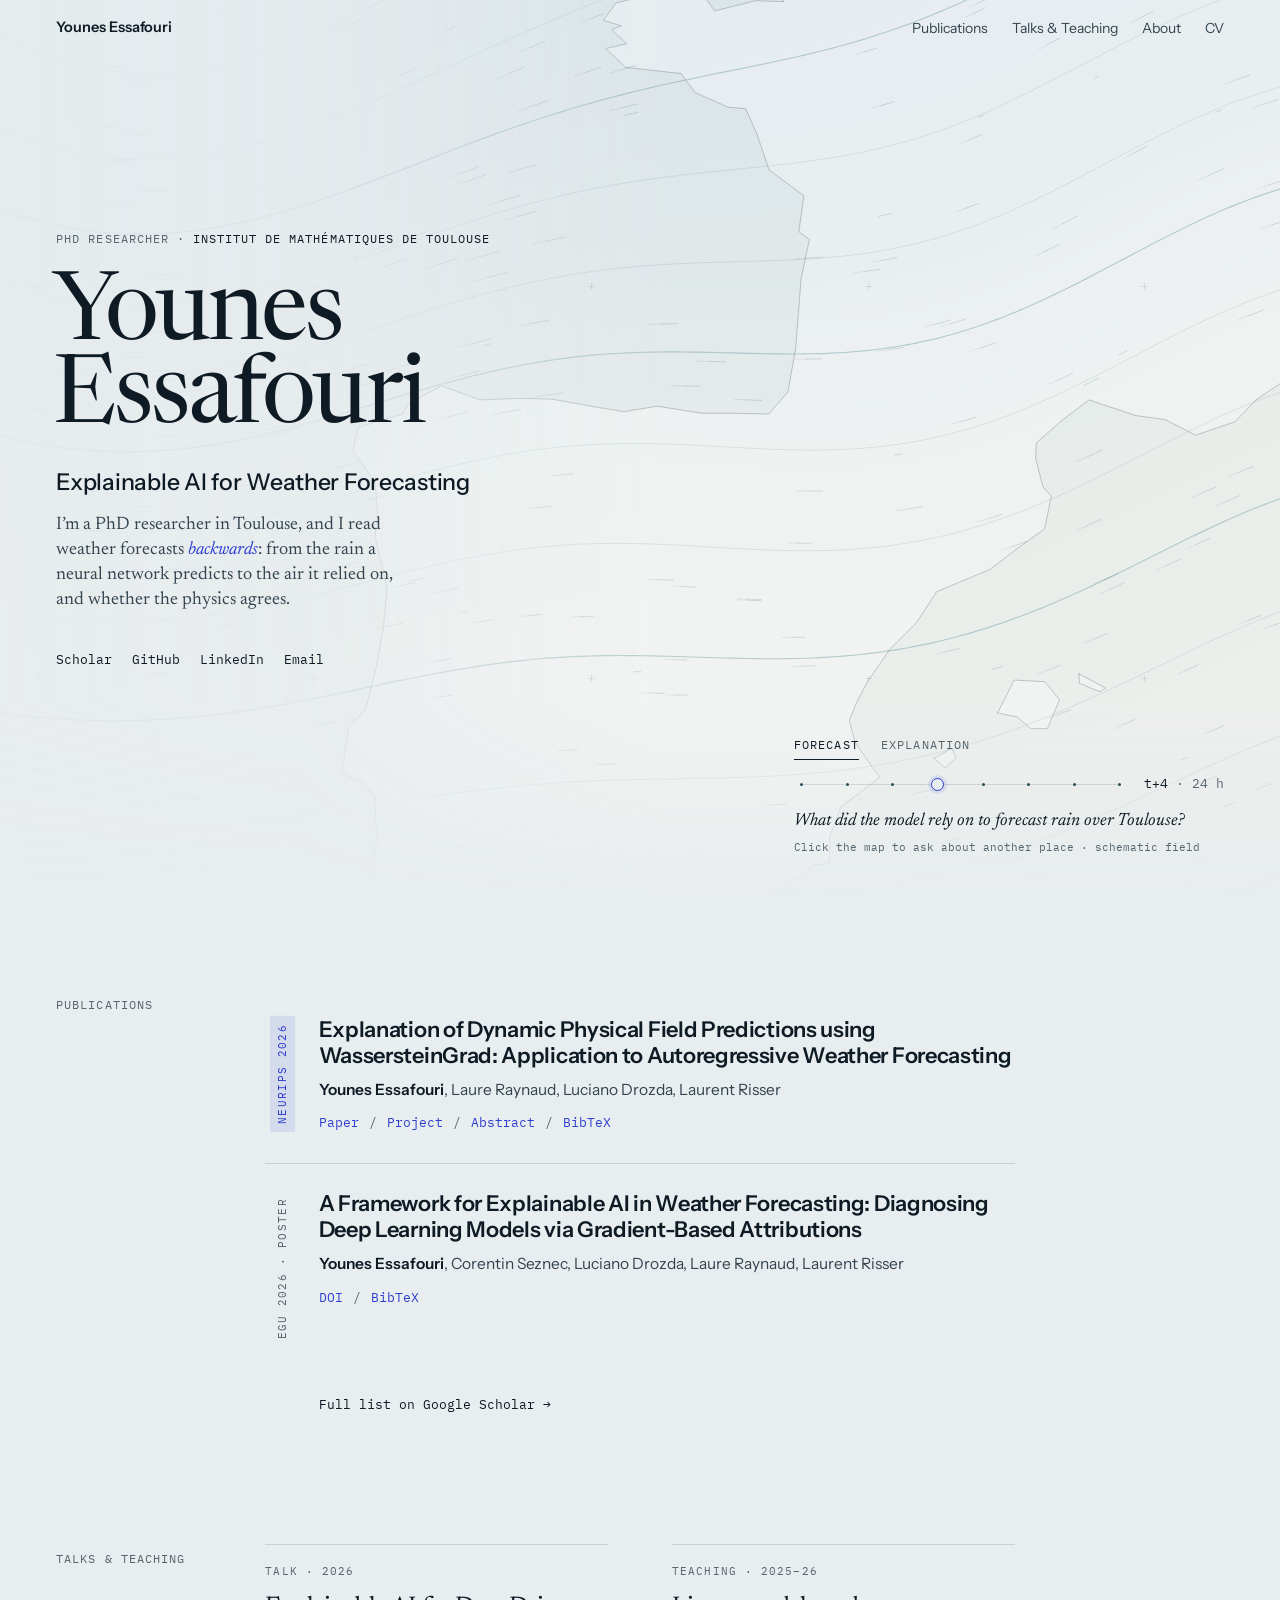
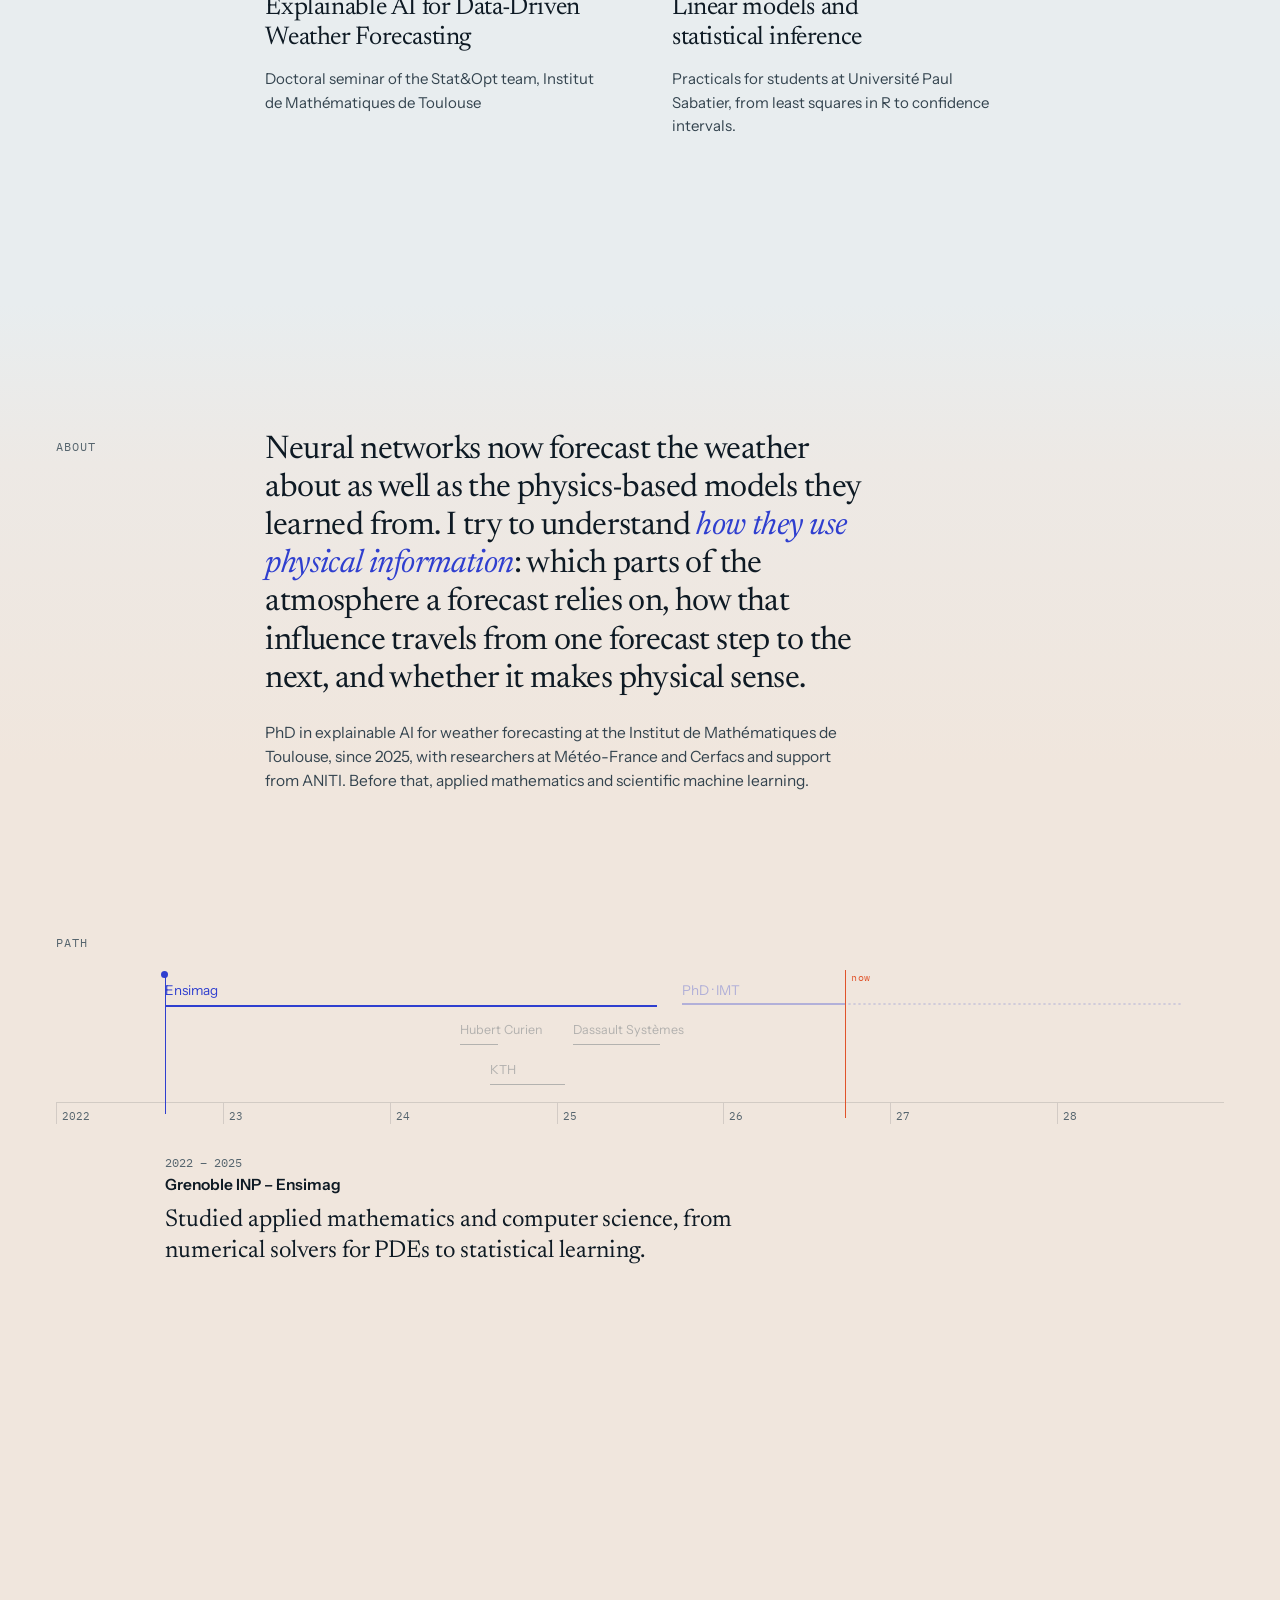
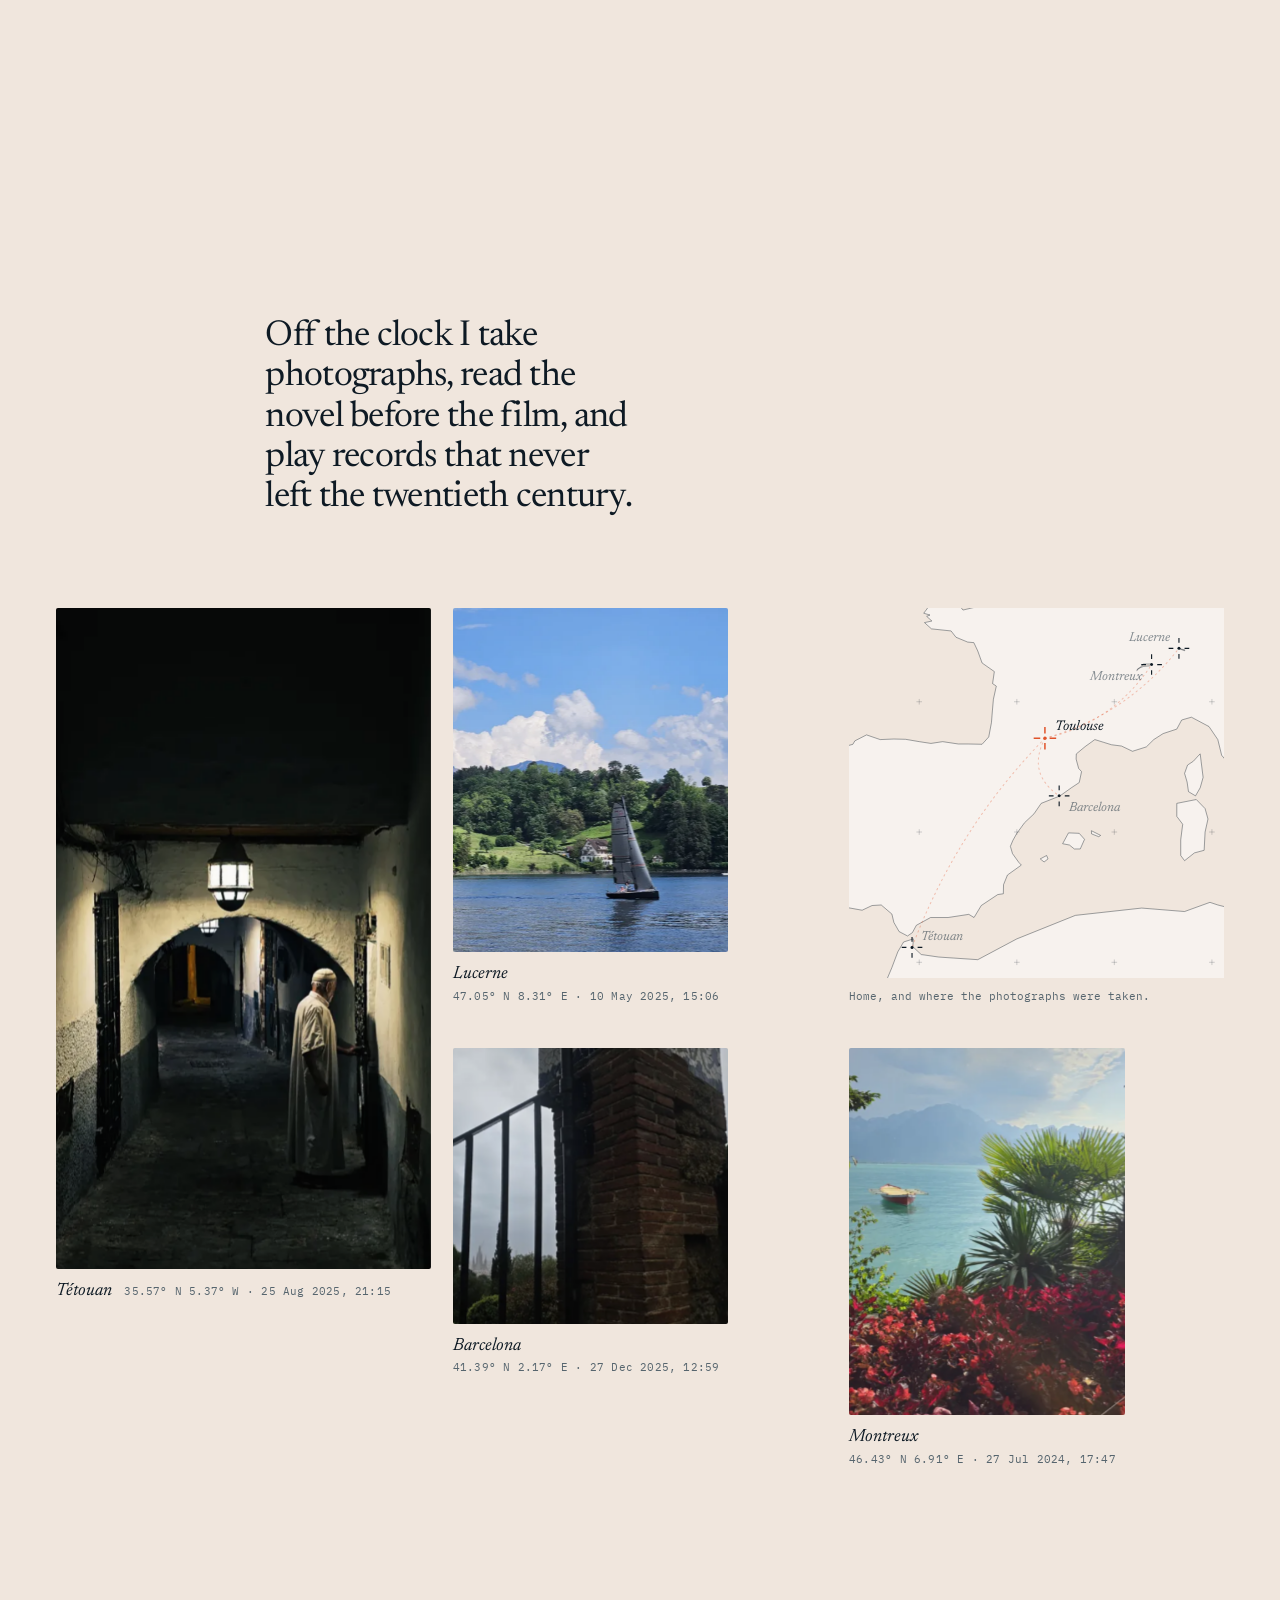
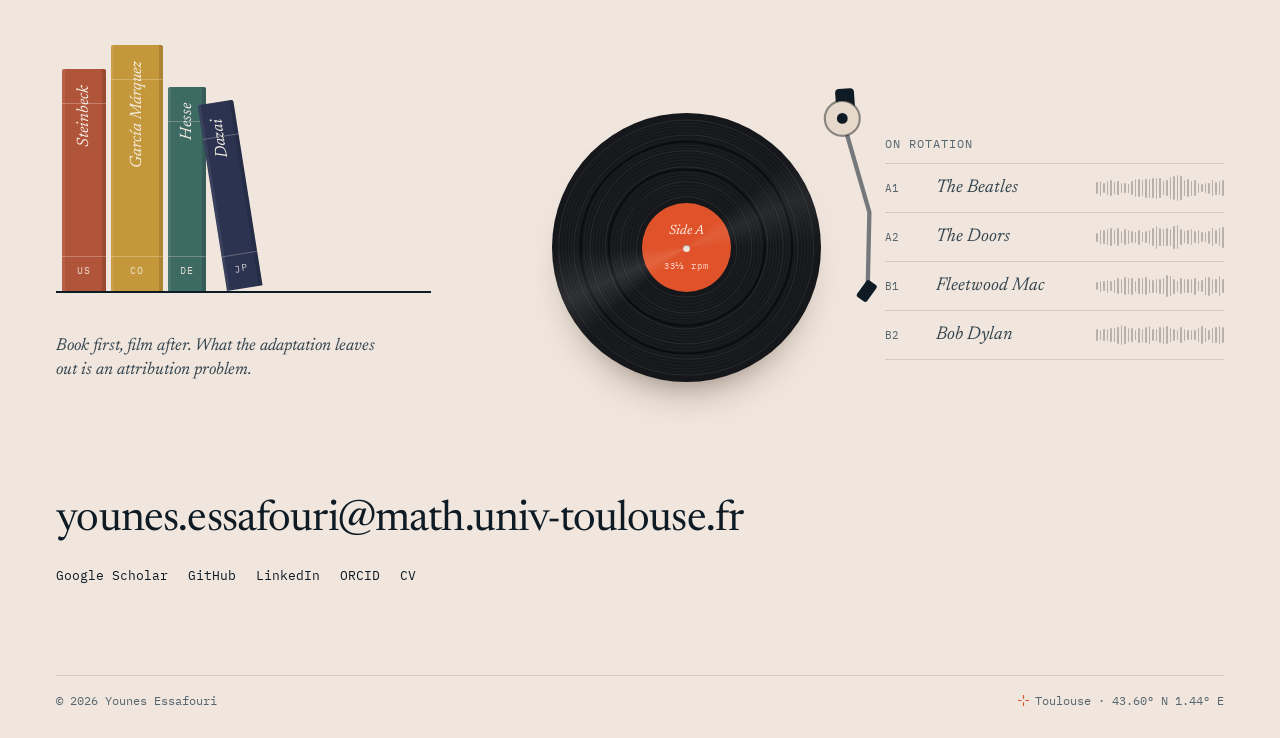
==== commit d83aa8f8: "Tell the story on one page: intro, westerly flow, Talks & Teaching, Path - Hero: a one-sentence intr" ====
--- a/index.html
+++ b/index.html
@@ -42,8 +42,8 @@
   <div class="wrap topnav-inner">
   <a class="topnav-name" href="#top">Younes Essafouri</a>
   <ul>
-    <li><a href="#research">Research</a></li>
     <li><a href="#publications">Publications</a></li>
+    <li><a href="#talks">Talks &amp; Teaching</a></li>
     <li><a href="#about">About</a></li>
     <li><a href="assets/YounesEssafouri_CV.pdf">CV</a></li>
   </ul>
@@ -53,7 +53,7 @@
 <header class="hero" data-field>
   <div class="field-stage">
     <noscript><img class="field-poster" src="assets/work/fig0.webp" alt=""></noscript>
-    <canvas role="img" aria-label="Schematic weather map of south-western Europe: contours and wind of the 500 hPa field flowing from the south-west, a crosshair over Toulouse, and a blue explanation region that grows upstream over Spain and the Atlantic as the forecast lead time increases."></canvas>
+    <canvas role="img" aria-label="Schematic weather map of south-western Europe: contours and wind of the 500 hPa field flowing in from the Atlantic, a crosshair over Toulouse, and a blue explanation region that reaches further upstream, towards the Bay of Biscay, as the forecast lead time increases."></canvas>
   </div>
 
   <div class="hero-id wrap">
@@ -63,7 +63,7 @@
       <p class="hero-field">Explainable AI for Weather Forecasting</p>
     </div>
     <div class="hero-text">
-      <p class="hero-lede">I study what neural weather models rely on to make a forecast, and whether it makes physical sense.</p>
+      <p class="hero-intro">I’m a PhD researcher in Toulouse, and I read weather forecasts <em>backwards</em>: from the rain a neural network predicts to the air it relied on, and whether the physics agrees.</p>
       <ul class="links" aria-label="Elsewhere online">
         <li><a href="https://scholar.google.com/citations?user=xJJI31wAAAAJ&amp;hl=en" rel="me">Scholar</a></li>
         <li><a href="https://github.com/YounesEssafouri" rel="me">GitHub</a></li>
@@ -93,23 +93,6 @@
 <main id="main">
 
 <div class="flow wrap">
-
-  <!-- ============================================================ RESEARCH -->
-  <section class="flow-row" id="research" aria-labelledby="research-h">
-    <h2 class="label" id="research-h">Research</h2>
-    <div>
-      <p class="statement">Neural networks now forecast the weather as well as physics-based models, but they don’t say why. <span>I build attribution methods that trace a forecast back to the fields behind it, and test whether the answer is faithful, stable and physically plausible.</span></p>
-      <figure class="pipeline">
-        <div class="pipeline-scroll" tabindex="0" role="group" aria-label="Figure, scrollable">
-          <div class="pipeline-inner">
-            <img src="assets/work/pipeline.webp" width="1395" height="380" loading="lazy" decoding="async"
-                 alt="Three maps of France. Left: zonal wind at 250 hPa at time t. Middle: the model's rain forecast five steps later, with a target box over Paris. Right: the gradient of rain in that box with respect to the input wind, concentrated upstream over Brittany and the Atlantic coast.">
-          </div>
-        </div>
-        <figcaption>Input wind at 250 hPa, the rain forecast five steps later, and the sensitivity of rain in the target box to every point of the input. From the WassersteinGrad paper.</figcaption>
-      </figure>
-    </div>
-  </section>
 
   <!-- ======================================================== PUBLICATIONS -->
   <section class="flow-row pubs" id="publications" aria-labelledby="pubs-h">
@@ -171,17 +154,29 @@
           </div>
         </div>
       </li>
-      <li class="pub is-talk">
-        <p class="pub-venue">Talk · 2026</p>
-        <div>
-          <h3 class="pub-title">Explainable AI for Data-Driven Weather Forecasting</h3>
-          <p class="pub-meta">Doctoral seminar, Stat&amp;Opt team, Institut de Mathématiques de Toulouse</p>
-        </div>
-      </li>
     </ol>
     <p class="pubs-more"><a class="text-link" href="https://scholar.google.com/citations?user=xJJI31wAAAAJ&amp;hl=en">Full list on Google Scholar</a></p>
   </section>
 
+  <!-- ==================================================== TALKS & TEACHING -->
+  <section class="flow-row" id="talks" aria-labelledby="talks-h">
+    <h2 class="label" id="talks-h">Talks &amp; Teaching</h2>
+    <div class="tt">
+      <article class="tt-item">
+        <p class="tt-kind">Talk · 2026</p>
+        <h3 class="tt-title">Explainable AI for Data-Driven Weather Forecasting</h3>
+        <p class="tt-where">Doctoral seminar of the Stat&amp;Opt team, Institut de Mathématiques de Toulouse</p>
+      </article>
+      <!-- To show teaching hours: add data-hours="N" here (one tick per hour is drawn below the title) -->
+      <article class="tt-item tt-teach">
+        <p class="tt-kind">Teaching · 2025–26</p>
+        <h3 class="tt-title">Linear models and statistical inference</h3>
+        <div class="tt-rug" aria-hidden="true"></div>
+        <p class="tt-where">Practicals for students at Université Paul Sabatier, from least squares in R to confidence intervals.</p>
+      </article>
+    </div>
+  </section>
+
 </div>
 
 <!-- =============================================================== ABOUT -->
@@ -190,8 +185,67 @@
 
     <div class="flow-row about-head">
       <h2 class="label" id="about-h">About</h2>
-      <p class="about-line">Off the clock I take photographs, read the novel before the film, and play records that never left the twentieth century.</p>
-    </div>
+      <div class="about-intro">
+        <p class="about-lead">Neural networks now forecast the weather about as well as the physics-based models they learned from. I try to understand <mark>how they use physical information</mark>: which parts of the atmosphere a forecast relies on, how that influence travels from one forecast step to the next, and whether it makes physical sense.</p>
+        <p class="about-context">PhD in explainable AI for weather forecasting at the Institut de Mathématiques de Toulouse, since 2025, with researchers at Météo-France and Cerfacs and support from ANITI. Before that, applied mathematics and scientific machine learning.</p>
+      </div>
+    </div>
+
+    <!-- the path so far: scroll moves a cursor through the stages -->
+    <figure class="path" data-path aria-labelledby="path-h">
+      <div class="path-sticky">
+        <p class="label" id="path-h">Path</p>
+        <div class="path-axis">
+          <ol class="path-years" aria-hidden="true"><li>2022</li><li>23</li><li>24</li><li>25</li><li>26</li><li>27</li><li>28</li></ol>
+          <span class="path-now" aria-hidden="true">now</span>
+          <span class="path-cursor" aria-hidden="true"></span>
+          <ol class="path-stages">
+          <li class="stage" style="--a: 2022.65; --b: 2025.6; --lane: 0" data-a="2022.65" data-b="2025.6">
+            <button type="button" class="stage-bar" tabindex="-1" aria-hidden="true"><span>Ensimag</span></button>
+            <div class="stage-copy">
+              <p class="stage-when">2022 – 2025</p>
+              <h3 class="stage-name">Grenoble INP – Ensimag</h3>
+              <p class="stage-text">Studied applied mathematics and computer science, from numerical solvers for PDEs to statistical learning.</p>
+            </div>
+          </li>
+          <li class="stage" style="--a: 2024.42; --b: 2024.65; --lane: 1" data-a="2024.42" data-b="2024.65">
+            <button type="button" class="stage-bar" tabindex="-1" aria-hidden="true"><span>Hubert Curien</span></button>
+            <div class="stage-copy">
+              <p class="stage-when">Summer 2024</p>
+              <h3 class="stage-name">Laboratoire Hubert Curien</h3>
+              <p class="stage-text">Replaced an expensive solver for the Kuramoto–Sivashinsky equation with physics-informed networks and Fourier neural operators.</p>
+            </div>
+          </li>
+          <li class="stage" style="--a: 2024.6; --b: 2025.05; --lane: 2" data-a="2024.6" data-b="2025.05">
+            <button type="button" class="stage-bar" tabindex="-1" aria-hidden="true"><span>KTH</span></button>
+            <div class="stage-copy">
+              <p class="stage-when">2024 – 2025</p>
+              <h3 class="stage-name">KTH, Stockholm</h3>
+              <p class="stage-text">Studied machine learning and worked on physics-informed models for fluid dynamics with the KTH AI Society.</p>
+            </div>
+          </li>
+          <li class="stage" style="--a: 2025.1; --b: 2025.62; --lane: 1" data-a="2025.1" data-b="2025.62">
+            <button type="button" class="stage-bar" tabindex="-1" aria-hidden="true"><span>Dassault Systèmes</span></button>
+            <div class="stage-copy">
+              <p class="stage-when">2025</p>
+              <h3 class="stage-name">Dassault Systèmes</h3>
+              <p class="stage-text">Developed physics-informed graph neural network surrogates for cardiac heat-transfer simulations.</p>
+            </div>
+          </li>
+          <li class="stage is-phd" style="--a: 2025.75; --b: 2028.75; --lane: 0" data-a="2025.75" data-b="2028.75">
+            <button type="button" class="stage-bar" tabindex="-1" aria-hidden="true"><span>PhD · IMT</span></button>
+            <div class="stage-copy">
+              <p class="stage-when">2025 – now</p>
+              <h3 class="stage-name">PhD · Institut de Mathématiques de Toulouse</h3>
+              <p class="stage-text">Opening up neural weather models: which parts of the atmosphere a forecast relies on, and whether that makes physical sense.</p>
+            </div>
+          </li>
+          </ol>
+        </div>
+      </div>
+    </figure>
+
+    <p class="about-line">Off the clock I take photographs, read the novel before the film, and play records that never left the twentieth century.</p>
 
     <!-- photographs, and where they were taken -->
     <div class="notes">
@@ -271,30 +325,6 @@
       </figure>
     </div>
 
-    <!-- the path so far, on one axis -->
-    <figure class="path" aria-labelledby="path-h">
-      <p class="label" id="path-h">Path</p>
-      <div class="path-scroll" tabindex="0" role="group" aria-label="Timeline, scrollable">
-        <div class="path-axis">
-          <ol class="path-years" aria-hidden="true"><li>2020</li><li>21</li><li>22</li><li>23</li><li>24</li><li>25</li><li>26</li><li>27</li><li>28</li></ol>
-          <ul class="path-lane">
-            <li style="--a: 2020.7; --b: 2022.5">Classes préparatoires <span class="visually-hidden">2020 to 2022</span></li>
-            <li style="--a: 2022.65; --b: 2025.6">Grenoble INP – Ensimag <span class="visually-hidden">2022 to 2025</span></li>
-            <li class="is-now" style="--a: 2025.75; --b: 2028.75">PhD · Institut de Mathématiques de Toulouse <span class="visually-hidden">2025 to 2028</span></li>
-          </ul>
-          <ul class="path-lane path-lane--minor">
-            <li style="--a: 2024.6; --b: 2025.05">KTH <span class="visually-hidden">exchange, Stockholm, 2024 to 2025</span></li>
-            <li style="--a: 2025.1; --b: 2025.62">Dassault Systèmes <span class="visually-hidden">research internship, 2025</span></li>
-          </ul>
-          <ul class="path-lane path-lane--minor">
-            <li style="--a: 2024.42; --b: 2024.65">Hubert Curien <span class="visually-hidden">research internship, 2024</span></li>
-            <li style="--a: 2025.75; --b: 2026.5">Teaching · Paul Sabatier <span class="visually-hidden">statistics practicals, 2025 to 2026</span></li>
-          </ul>
-          <span class="path-now" style="--a: 2026.73" aria-hidden="true">now</span>
-        </div>
-      </div>
-      <figcaption>Arabic · French · English</figcaption>
-    </figure>
 
   </div>
 </section>
--- a/css/style.css
+++ b/css/style.css
@@ -135,7 +135,12 @@
   margin-top: clamp(20px, 3vh, 30px);
   font-weight: 500; font-size: clamp(1.25rem, 1.8vw, 1.75rem); line-height: 1.15; letter-spacing: -0.012em;
 }
-.hero-lede { margin-top: 14px; max-width: 33ch; color: var(--ink-2); font-size: clamp(1rem, 1.1vw, 1.1rem); }
+.hero-intro {
+  margin-top: 18px; max-width: 36ch;
+  font-family: var(--serif); font-size: clamp(1.12rem, 1.42vw, 1.38rem); line-height: 1.38; color: var(--ink-2);
+  text-wrap: pretty;
+}
+.hero-intro em, .about-lead mark { font-style: italic; color: var(--xai); background: none; }
 .hero-id .links { margin-top: clamp(24px, 4vh, 40px); }
 
 /* the few controls, bottom-right, over the field */
@@ -242,12 +247,6 @@
 .foot-meta a { text-decoration: none; }
 .foot-meta a:hover { color: var(--xai); }
 
-.pipeline { margin-top: clamp(32px, 4vw, 52px); }
-.pipeline-scroll { overflow-x: auto; }
-.pipeline-inner { min-width: 720px; }
-.pipeline img { width: 100%; mix-blend-mode: multiply; }
-.pipeline figcaption { margin-top: 12px; font-size: 13.5px; color: var(--ink-2); max-width: 76ch; }
-
 .bib { margin-top: 14px; position: relative; }
 .bib-copy {
   position: absolute; top: 8px; right: 8px; cursor: pointer;
@@ -289,14 +288,6 @@
 .topnav.is-scrolled.on-dusk { background: color-mix(in srgb, var(--dusk) 86%, transparent); }
 .topnav.is-scrolled .topnav-name { opacity: 1; transform: none; pointer-events: auto; }
 
-/* ==========================================================================
-   RESEARCH — one statement, one real figure
-   ========================================================================== */
-.statement {
-  font-family: var(--serif); font-size: clamp(1.45rem, 2.3vw, 2.15rem); line-height: 1.24; letter-spacing: -0.014em;
-  max-width: 38ch; text-wrap: pretty;
-}
-.statement span { color: var(--mute); }
 .pubs-more { grid-column: 2; margin-top: 12px; padding-left: calc(2.2rem + 18px); }
 
 /* ==========================================================================
@@ -307,9 +298,16 @@
   padding-top: clamp(80px, 10vw, 150px);
   background: linear-gradient(180deg, var(--mist) 0, #ede9e5 160px, var(--dusk) 460px, var(--dusk) 100%);
 }
+.about-intro { display: grid; gap: 22px; }
+.about-lead {
+  font-family: var(--serif); font-size: clamp(1.5rem, 2.55vw, 2.4rem); line-height: 1.17; letter-spacing: -0.018em;
+  max-width: 34ch; text-wrap: pretty;
+}
+.about-context { font-size: 15.5px; line-height: 1.55; color: var(--ink-2); max-width: 60ch; }
 .about-line {
-  font-family: var(--serif); font-size: clamp(1.75rem, 3.3vw, 3.15rem); line-height: 1.1; letter-spacing: -0.022em;
-  max-width: 21ch; text-wrap: balance;
+  margin-top: clamp(96px, 12vw, 170px); margin-left: calc((100% - 2 * var(--gap)) / 6 + var(--gap));
+  font-family: var(--serif); font-size: clamp(1.6rem, 2.8vw, 2.6rem); line-height: 1.12; letter-spacing: -0.02em;
+  max-width: 22ch; text-wrap: balance;
 }
 
 /* photographs + the atlas they belong to */
@@ -463,37 +461,84 @@
 }
 @keyframes play { from { --p: 0%; } to { --p: 100%; } }
 
-/* the path so far, on one time axis */
-.path { margin: clamp(96px, 12vw, 170px) 0 0; }
-.path .label { display: block; margin-bottom: 22px; }
-.path-scroll { overflow-x: auto; scrollbar-width: thin; }
-.path-axis { position: relative; min-width: 760px; padding-bottom: 26px; }
-.path-lane { position: relative; height: 40px; }
-.path-lane li {
-  position: absolute; bottom: 6px;
-  left: calc((var(--a) - 2020) / 9 * 100%); width: calc((var(--b) - var(--a)) / 9 * 100%);
-  padding-bottom: 7px; border-bottom: 2px solid var(--ink);
-  font-size: 14px; line-height: 1.2; white-space: nowrap; color: var(--ink);
-}
-.path-lane--minor li { border-bottom: 1px solid var(--ink-2); font-size: 12.5px; color: var(--ink-2); }
-.path-lane li.is-now {
-  color: var(--xai); border-bottom: 2px dotted var(--xai);
+
+/* ==========================================================================
+   TALKS & TEACHING
+   ========================================================================== */
+.tt { display: grid; grid-template-columns: minmax(0, 1fr) minmax(0, 1fr); gap: 36px clamp(32px, 5vw, 80px); }
+.tt-item { padding-top: 18px; border-top: 1px solid var(--rule); }
+.tt-kind { font-family: var(--mono); font-size: 11px; letter-spacing: .1em; text-transform: uppercase; color: var(--mute); }
+.tt-title { margin-top: 14px; font-family: var(--serif); font-weight: 400; font-size: clamp(1.35rem, 2vw, 1.8rem); line-height: 1.16; letter-spacing: -0.015em; text-wrap: pretty; }
+.tt-teach .tt-title { display: flex; flex-wrap: wrap; align-items: baseline; gap: 4px 12px; }
+.tt-num { font-size: 2.3em; line-height: .85; letter-spacing: -0.035em; color: var(--ink); }
+.tt-rug:empty { display: none; }
+.tt-rug { margin-top: 16px; display: flex; flex-wrap: wrap; gap: 6px 5px; max-width: 460px; }
+.tt-rug span { display: inline-flex; gap: 2px; }                /* one practical session */
+.tt-rug i { width: 1.5px; height: 14px; background: var(--atmo-ink); opacity: .5; }
+.tt-where { margin-top: 14px; font-size: 15px; line-height: 1.55; color: var(--ink-2); max-width: 46ch; }
+
+/* ==========================================================================
+   PATH — scrolling moves a cursor through the stages
+   ========================================================================== */
+.path { margin: clamp(88px, 11vw, 150px) 0 0; }
+.path .label { display: block; margin-bottom: 26px; }
+.path-axis { position: relative; }
+.path-stages { position: relative; padding-top: 168px; display: grid; gap: 26px; }
+.stage-bar {
+  appearance: none; background: none; border: 0; cursor: pointer; padding: 0 0 7px;
+  position: absolute; top: calc(var(--lane) * 40px + 4px);
+  left: calc((var(--a) - 2022) / 7 * 100%); width: calc((var(--b) - var(--a)) / 7 * 100%);
+  border-bottom: 2px solid var(--ink); text-align: left; white-space: nowrap;
+  font-family: var(--sans); font-size: 13.5px; line-height: 1.2; color: var(--ink);
+  transition: color .45s, border-color .45s, opacity .45s;
+}
+.stage-bar span { pointer-events: none; }
+.stage:not(.is-phd):nth-child(n+2) .stage-bar { border-bottom-width: 1px; font-size: 12.5px; color: var(--ink-2); border-color: var(--ink-2); }
+.stage.is-phd .stage-bar {
+  color: var(--xai); border-bottom: 2px solid transparent;
   /* lived so far: solid; still ahead: dotted, like a forecast */
-  background: linear-gradient(var(--xai), var(--xai)) 0 100% / calc((2026.73 - var(--a)) / (var(--b) - var(--a)) * 100%) 2px no-repeat;
-  border-bottom-color: transparent;
-}
-.path-lane li.is-now::after {
-  content: ""; position: absolute; left: 0; right: 0; bottom: -2px; border-bottom: 2px dotted rgba(47, 63, 207, .45);
-  clip-path: inset(0 0 0 calc((2026.73 - var(--a)) / (var(--b) - var(--a)) * 100%));
-}
-.path-years { position: absolute; left: 0; right: 0; bottom: 0; display: flex; border-top: 1px solid var(--rule); }
+  background:
+    linear-gradient(var(--xai), var(--xai)) 0 100% / calc((2026.73 - var(--a)) / (var(--b) - var(--a)) * 100%) 2px no-repeat,
+    radial-gradient(circle, rgba(47, 63, 207, .5) 0 1px, transparent 1.3px) 0 100% / 5px 2px repeat-x;
+}
+.path-years { position: absolute; left: 0; right: 0; top: 124px; display: flex; border-top: 1px solid var(--rule); }
 .path-years li { flex: 1; padding: 5px 0 0 5px; border-left: 1px solid var(--rule); font-family: var(--mono); font-size: 10.5px; color: var(--mute); }
 .path-now {
-  position: absolute; top: -6px; bottom: 0; left: calc((var(--a) - 2020) / 9 * 100%);
-  border-left: 1px solid var(--target); padding-left: 5px;
+  position: absolute; top: -8px; height: 148px; left: calc((2026.73 - 2022) / 7 * 100%);
+  border-left: 1px solid var(--target); padding-left: 5px; z-index: 1;
   font-family: var(--mono); font-size: 10px; letter-spacing: .06em; color: var(--target);
 }
-.path figcaption { margin-top: 18px; font-family: var(--mono); font-size: 11.5px; color: var(--mute); }
+.path-cursor { display: none; }
+.stage-copy { display: grid; grid-template-columns: minmax(0, 11rem) minmax(0, 1fr); gap: 2px 24px; align-items: baseline; }
+.stage-when { font-family: var(--mono); font-size: 11.5px; color: var(--mute); grid-row: 1 / 3; }
+.stage-name { font-family: var(--sans); font-weight: 600; font-size: 15.5px; line-height: 1.3; }
+.stage-text { font-family: var(--serif); font-size: 1.2rem; line-height: 1.35; color: var(--ink-2); max-width: 46ch; }
+
+/* scroll-driven, where there is room and motion is welcome */
+.path.is-scrolly { height: calc(100vh + 5 * 34vh); }
+.path.is-scrolly .path-sticky { position: sticky; top: max(96px, calc(50vh - 230px)); }
+.path.is-scrolly .path-stages { display: block; height: 150px; padding-top: 0; margin-bottom: 190px; }
+.path.is-scrolly .stage-bar { opacity: .32; }
+.path.is-scrolly .stage.is-past .stage-bar { opacity: .75; }
+.path.is-scrolly .stage.is-active .stage-bar { opacity: 1; color: var(--xai); border-color: var(--xai); }
+.path.is-scrolly .path-cursor {
+  display: block; position: absolute; top: -4px; height: 140px; z-index: 2;
+  left: calc((var(--cursor, 2022.65) - 2022) / 7 * 100%);
+  border-left: 1.5px solid var(--xai);
+}
+.path.is-scrolly .path-cursor::after {
+  content: ""; position: absolute; top: -3px; left: -4.5px; width: 7px; height: 7px; border-radius: 50%; background: var(--xai);
+}
+.path.is-scrolly .stage-copy {
+  position: absolute; top: 176px; width: min(36rem, 100%);
+  left: clamp(0%, calc((var(--a) - 2022) / 7 * 100%), calc(100% - 36rem));
+  display: block; opacity: 0; transform: translateY(12px); pointer-events: none;
+  transition: opacity .55s var(--ease), transform .65s var(--ease);
+}
+.path.is-scrolly .stage.is-active .stage-copy { opacity: 1; transform: none; }
+.path.is-scrolly .stage-when { display: block; }
+.path.is-scrolly .stage-name { margin-top: 4px; }
+.path.is-scrolly .stage-text { margin-top: 10px; font-size: clamp(1.3rem, 1.9vw, 1.7rem); line-height: 1.25; color: var(--ink); }
 
 /* ==========================================================================
    Motion + responsive recompositions
@@ -501,6 +546,7 @@
 @media (prefers-reduced-motion: reduce) {
   *, *::before, *::after { transition-duration: .01ms !important; animation-duration: .01ms !important; animation-iteration-count: 1 !important; }
   .record { animation: none !important; }
+  .js .stage { opacity: 1 !important; transform: none !important; }
 }
 
 @media (max-width: 1100px) {
@@ -525,6 +571,7 @@
   .flow-row { grid-template-columns: minmax(0, 1fr); }
   .flow-row > .label { margin-bottom: 14px; padding-top: 0; }
   .pubs-more { grid-column: 1; padding-left: 0; }
+  .about-line { margin-left: 0; }
   .books { max-width: 440px; }
   .path-scroll { -webkit-mask-image: linear-gradient(90deg, #000 82%, transparent); mask-image: linear-gradient(90deg, #000 82%, transparent); }
   .leisure { grid-template-columns: 1fr; }
@@ -533,6 +580,17 @@
 }
 
 @media (max-width: 699px) {
+  .tt { grid-template-columns: minmax(0, 1fr); }
+  /* the path turns vertical: one stage after another */
+  .stage-bar, .path-years, .path-now, .path-cursor { display: none !important; }
+  .path-stages { padding: 0 0 0 20px; margin-left: 4px; border-left: 1px solid var(--rule); gap: 30px; }
+  .stage { position: relative; }
+  .stage::before { content: ""; position: absolute; left: -24.5px; top: 5px; width: 8px; height: 8px; border-radius: 50%; background: var(--mist); border: 1.5px solid var(--ink-2); }
+  .stage.is-phd::before { border-color: var(--xai); background: var(--xai); }
+  .stage-copy { grid-template-columns: minmax(0, 1fr); }
+  .stage-when { grid-row: auto; }
+  .js .stage { opacity: 0; transform: translateY(14px); transition: opacity .6s var(--ease), transform .7s var(--ease); }
+  .js .stage.is-in { opacity: 1; transform: none; }
   /* photographs become a swipeable strip; the atlas follows along below */
   .notes { display: block; }
   .gallery {
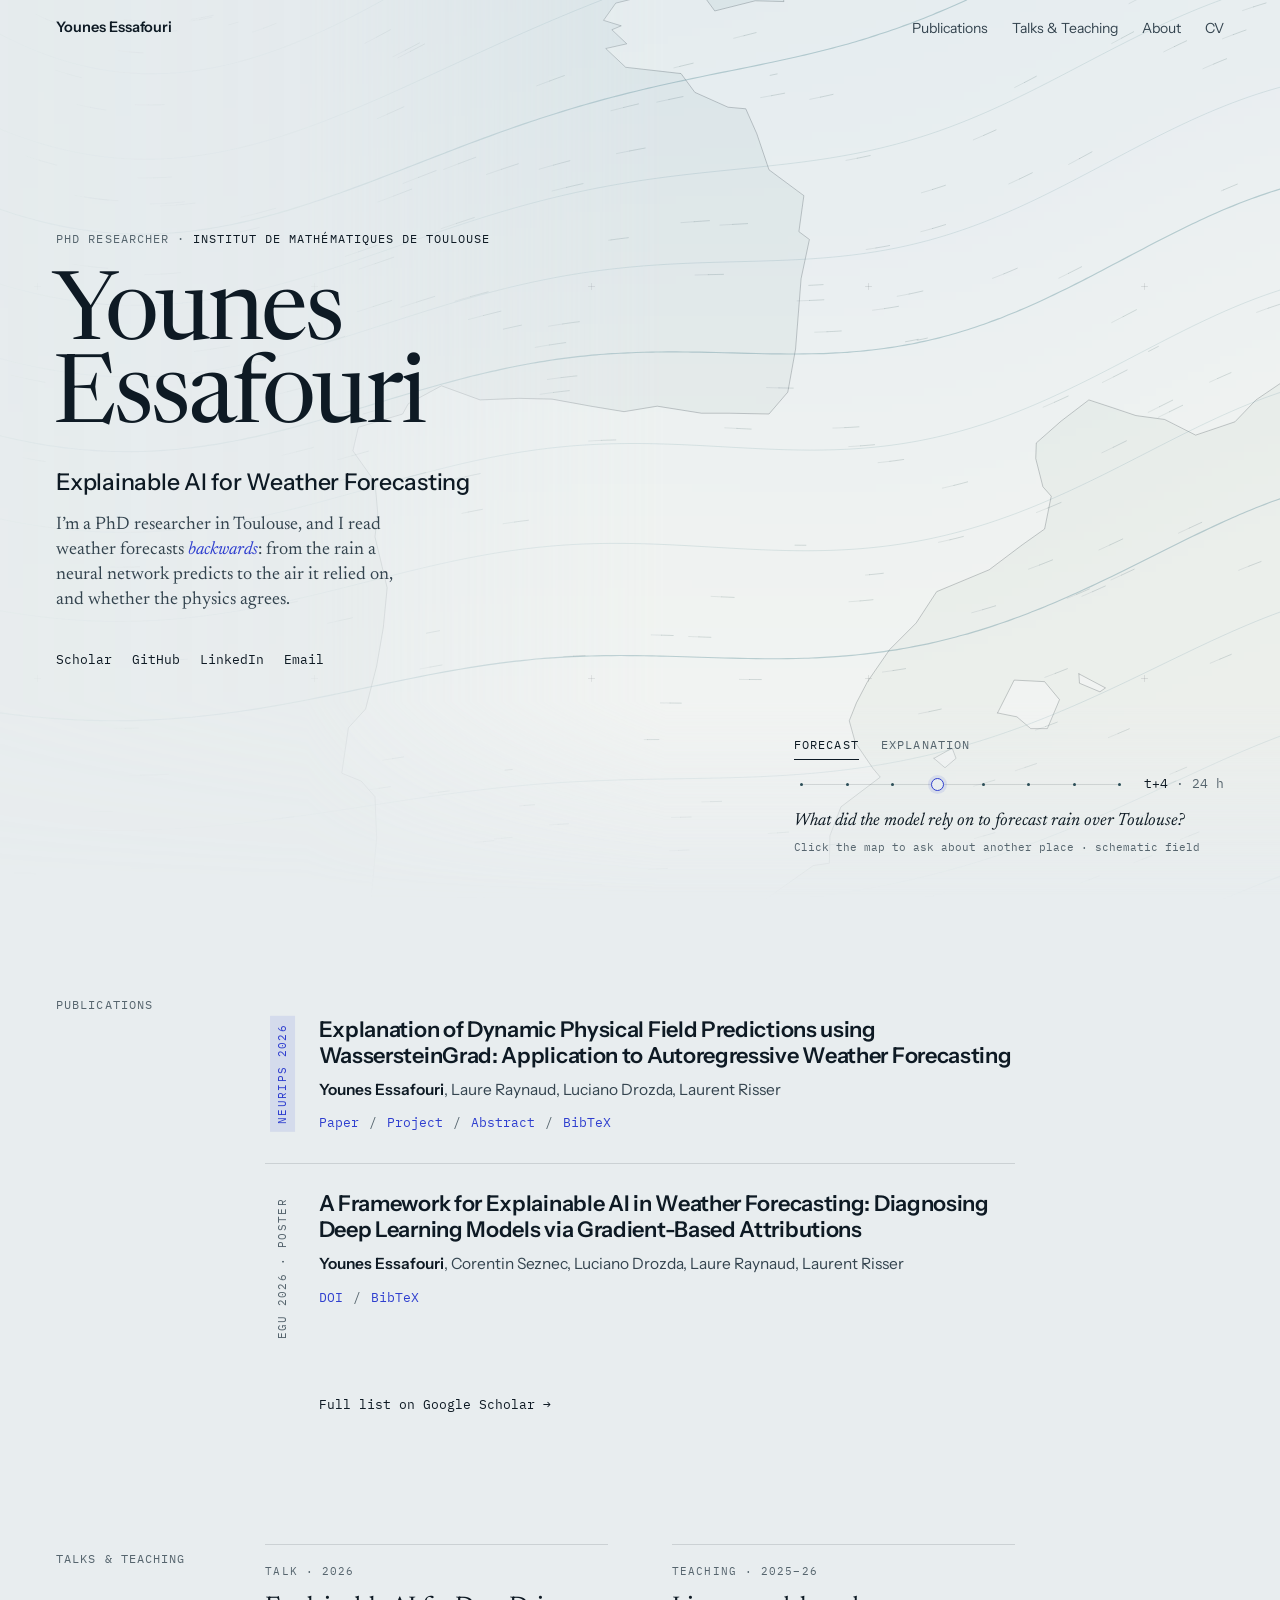
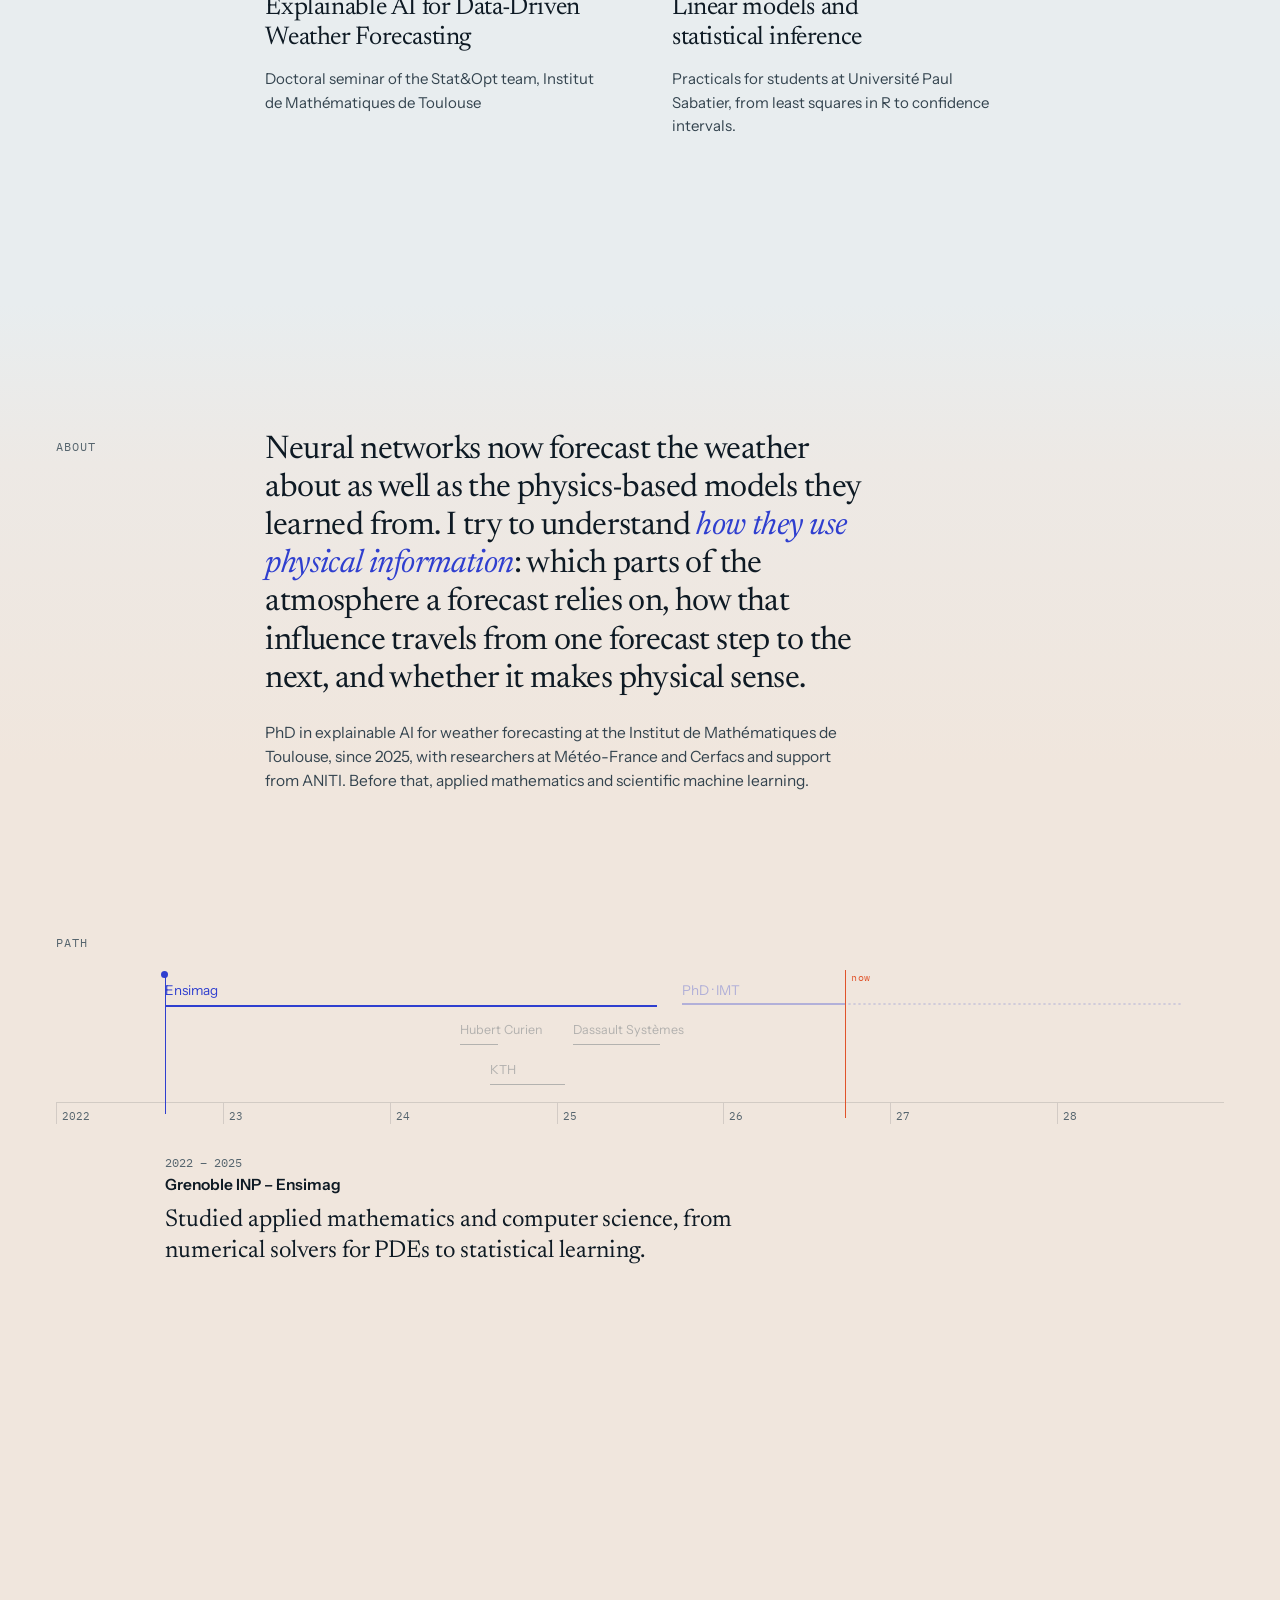
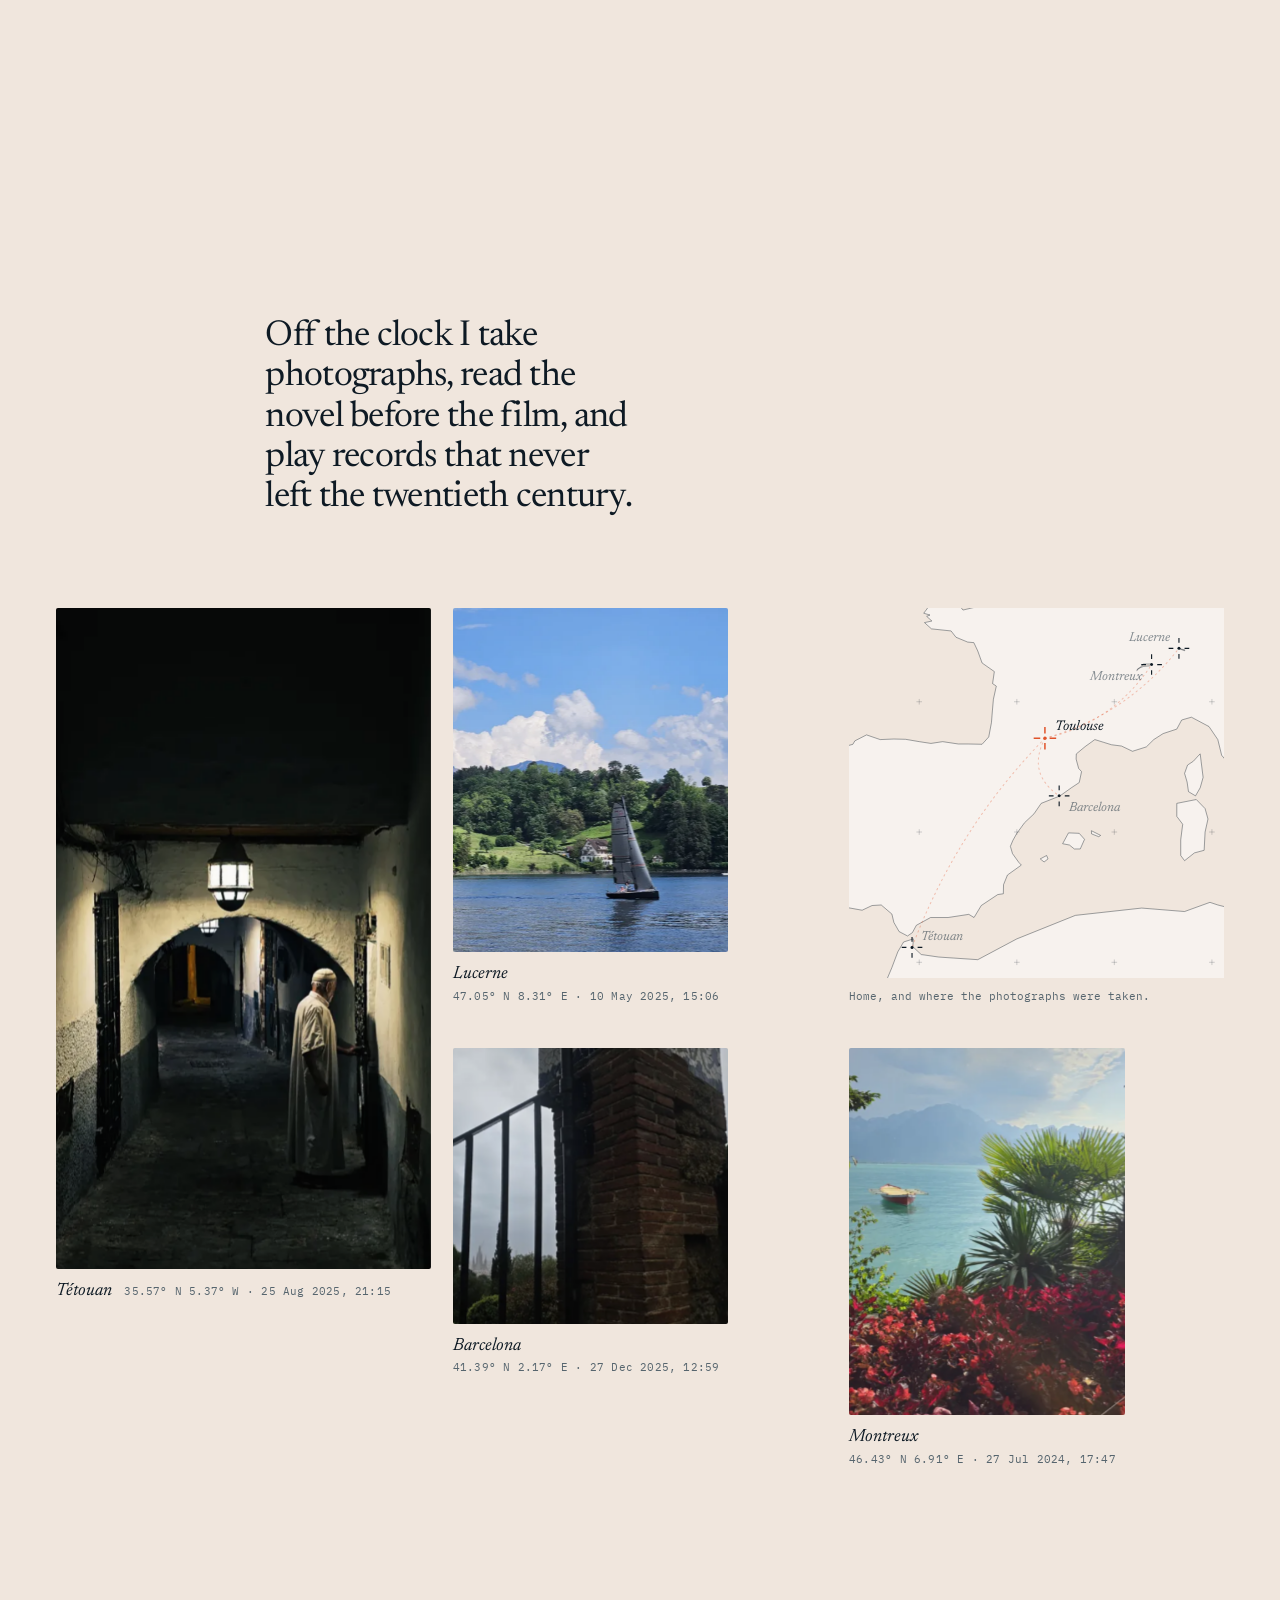
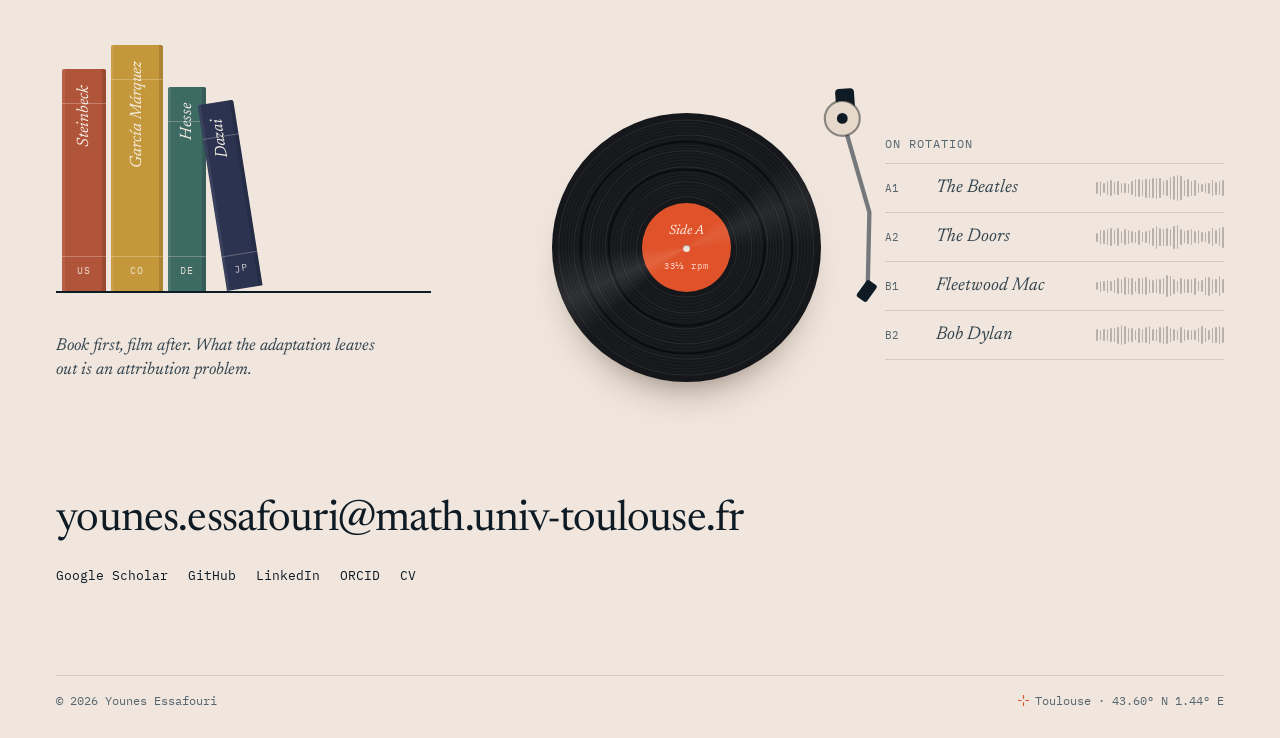
==== commit 57026d0f: "Update description of cardiac heat-transfer simulations" ====
--- a/index.html
+++ b/index.html
@@ -229,7 +229,7 @@
             <div class="stage-copy">
               <p class="stage-when">2025</p>
               <h3 class="stage-name">Dassault Systèmes</h3>
-              <p class="stage-text">Developed physics-informed graph neural network surrogates for cardiac heat-transfer simulations.</p>
+              <p class="stage-text">Developed physics-informed neural network surrogates for cardiac heat-transfer simulations.</p>
             </div>
           </li>
           <li class="stage is-phd" style="--a: 2025.75; --b: 2028.75; --lane: 0" data-a="2025.75" data-b="2028.75">
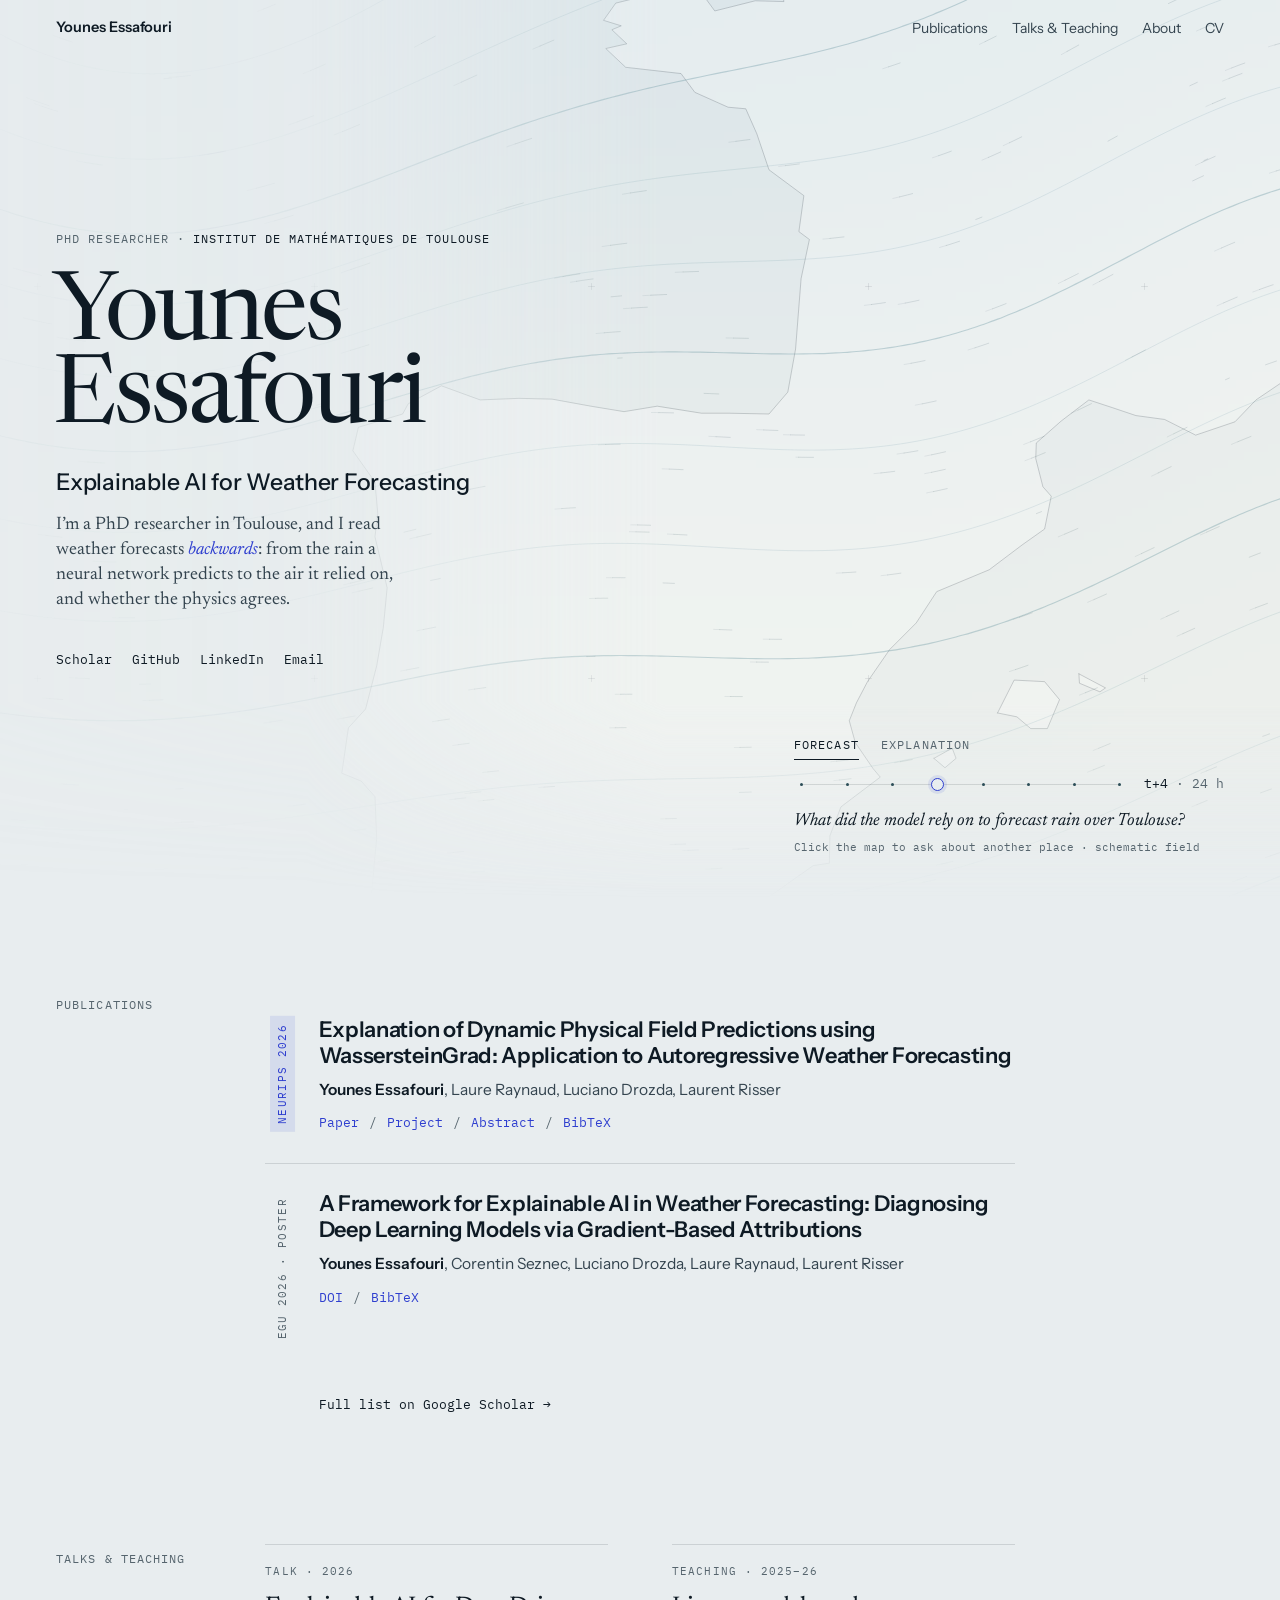
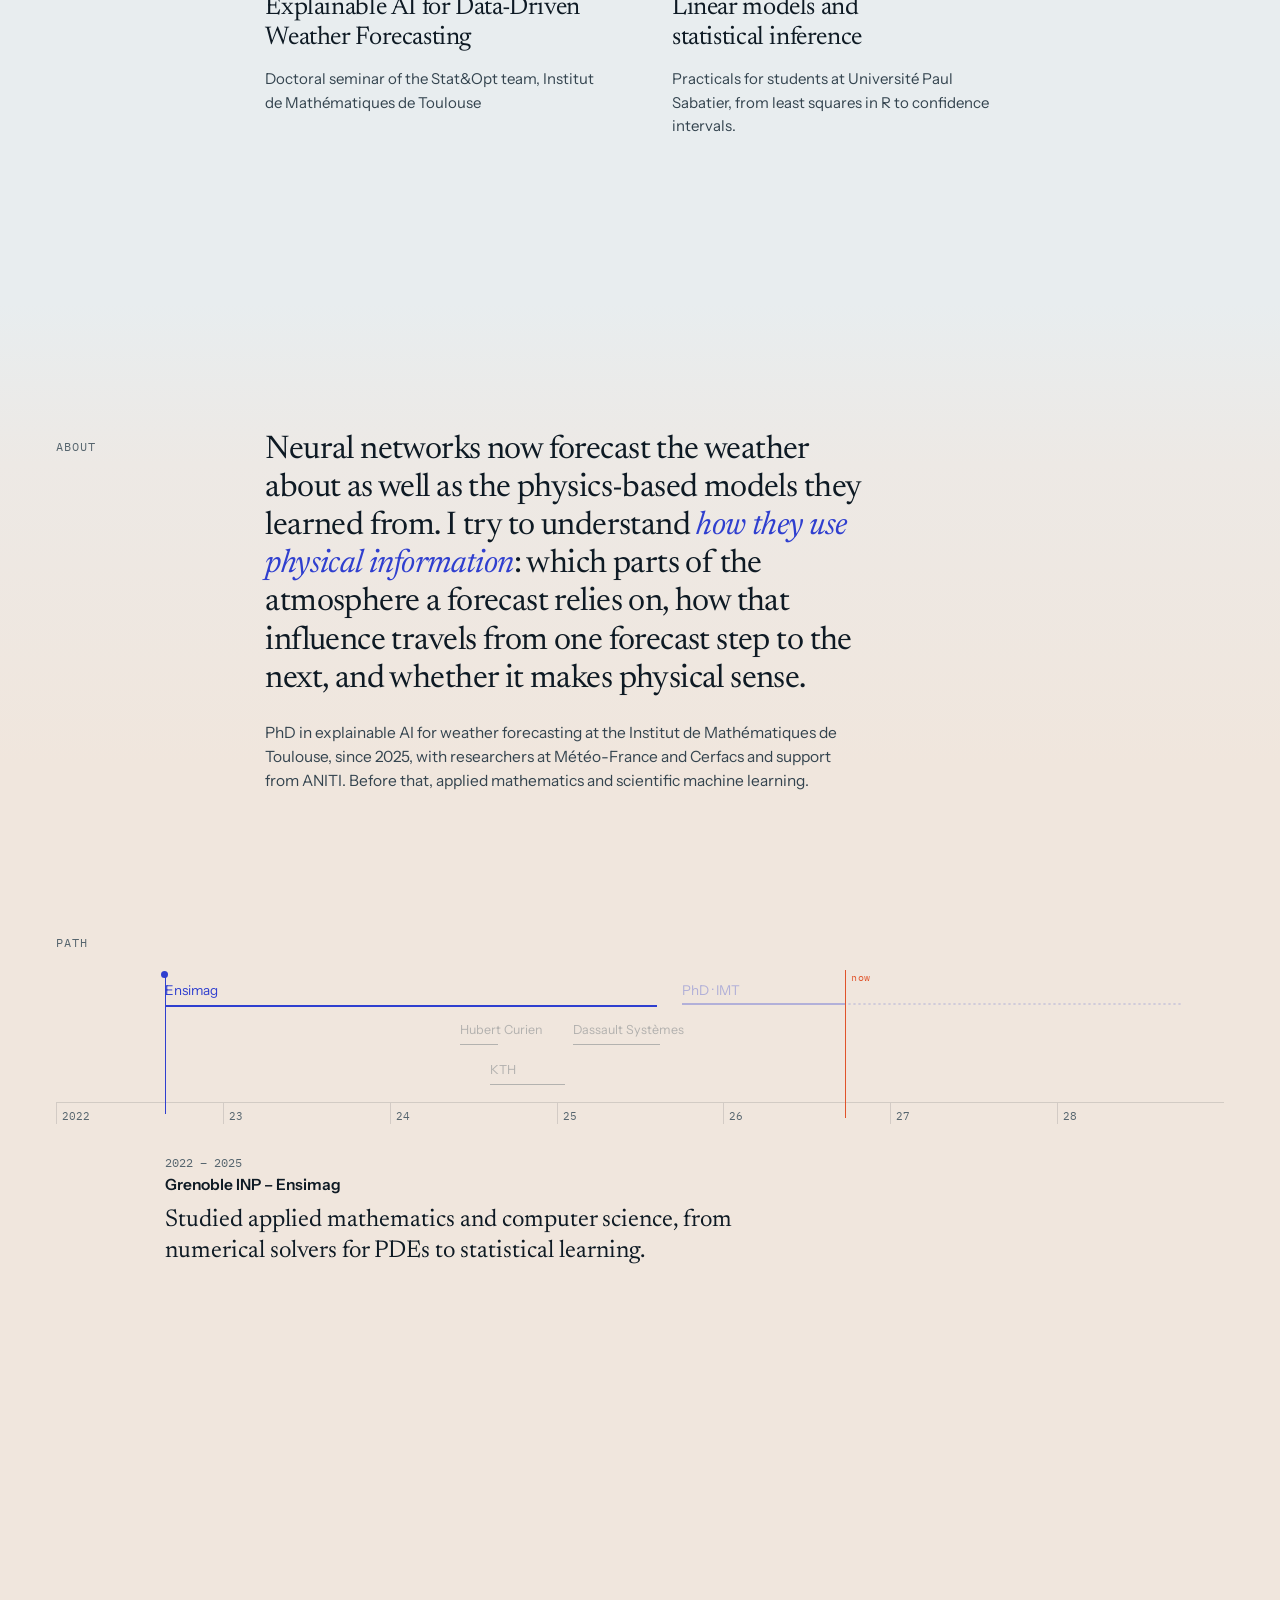
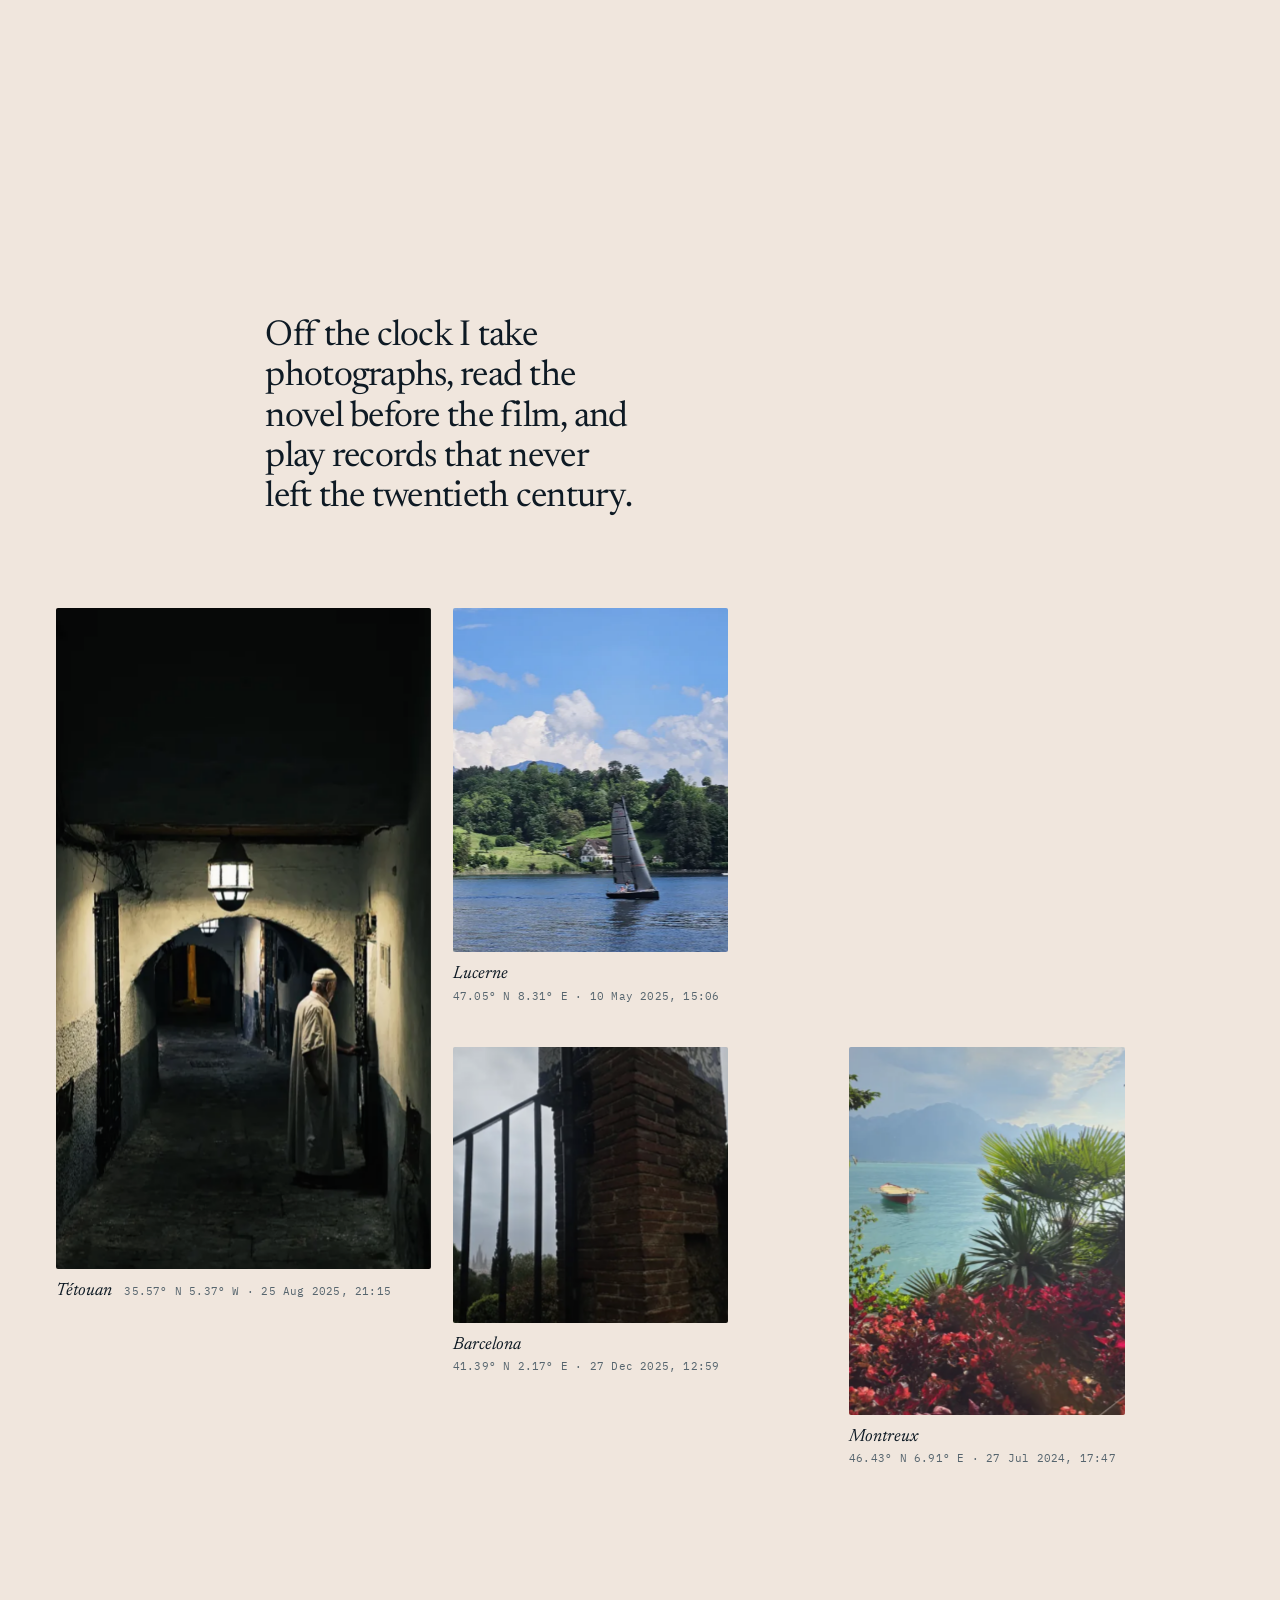
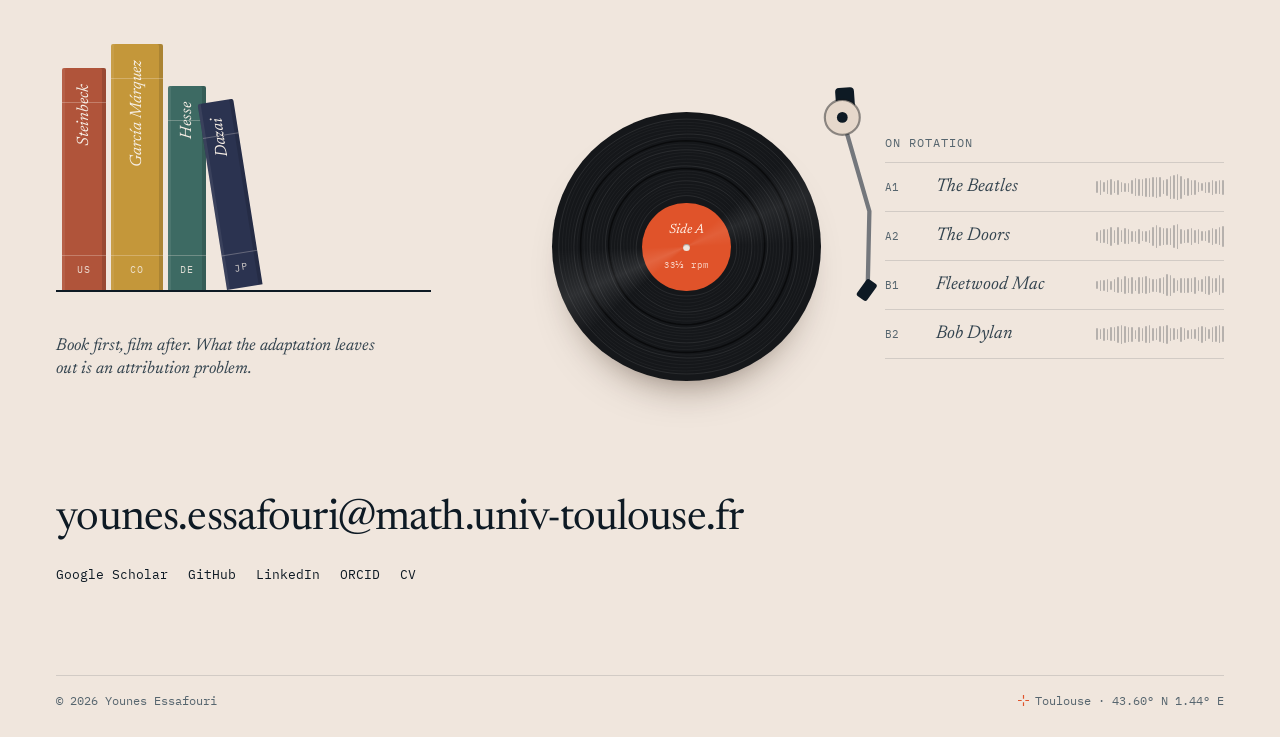
==== commit 04dba59a: "Remove atlas figure and SVG from index.html Removed the atlas figure and its associated SVG content " ====
--- a/index.html
+++ b/index.html
@@ -229,7 +229,7 @@
             <div class="stage-copy">
               <p class="stage-when">2025</p>
               <h3 class="stage-name">Dassault Systèmes</h3>
-              <p class="stage-text">Developed physics-informed neural network surrogates for cardiac heat-transfer simulations.</p>
+              <p class="stage-text">Developed physics-informed graph neural network surrogates for cardiac heat-transfer simulations.</p>
             </div>
           </li>
           <li class="stage is-phd" style="--a: 2025.75; --b: 2028.75; --lane: 0" data-a="2025.75" data-b="2028.75">
@@ -267,19 +267,7 @@
         <figcaption><span class="shot-place">Montreux</span><span class="shot-meta">46.43° N 6.91° E · 27 Jul 2024, 17:47</span></figcaption>
       </figure>
       </div>
-      <figure class="atlas">
-        <svg class="atlas-map" viewBox="0 0 400 395" role="img" aria-labelledby="atlas-t">
-          <title id="atlas-t">Map of south-western Europe and northern Morocco: home in Toulouse, and the four places photographed, Tétouan, Barcelona, Montreux and Lucerne.</title>
-          <path class="atlas-land" d="M277.5 -122.4L275.0 -108.5L267.7 -97.4L258.3 -87.6L253.1 -79.3L245.8 -76.5L240.0 -73.2L228.5 -68.2L217.7 -65.6L212.5 -59.2L212.9 -44.5L201.7 -37.0L186.9 -32.5L181.2 -24.8L184.0 -22.8L174.0 -19.2L156.2 -22.0L152.7 -30.3L138.8 -31.2L141.9 -21.4L146.5 -6.7L147.7 -1.1L136.9 -1.4L121.7 2.2L115.6 -5.6L96.2 -3.3L84.4 -0.6L79.8 5.6L86.5 7.5L82.9 8.9L88.5 13.9L80.6 15.6L88.1 22.3L109.0 24.5L114.2 31.2L126.7 36.4L133.3 37.0L137.5 45.9L142.1 58.7L155.2 67.9L153.3 80.7L157.3 83.4L154.2 97.4L153.1 109.9L152.1 122.4L149.2 137.7L142.1 145.5L127.1 145.2L116.7 145.2L100.0 142.7L87.5 144.6L75.0 142.7L60.4 140.2L47.9 139.9L33.3 140.5L18.7 135.5L6.2 141.9L4.2 145.5L-12.5 150.2L-14.6 158.6L-6.3 169.7L-5.2 180.8L-6.3 189.2L-1.7 207.2L-3.1 221.4L-5.6 235.0L-9.8 250.3L-16.3 257.0L-18.8 273.2L-11.5 275.9L-6.3 281.5L-5.6 296.2L-8.1 322.1L-1.5 319.9L14.0 322.7L24.6 317.7L34.4 317.1L45.8 326.8L47.9 335.7L53.5 345.5L62.5 350.2L67.7 346.6L71.9 338.8L87.1 330.5L105.8 330.5L127.9 327.1L133.5 330.5L141.2 317.7L158.8 306.0L164.8 305.1L165.0 295.4L169.2 285.1L184.0 274.5L181.2 271.5L174.6 262.3L172.3 254.5L175.0 248.1L179.2 240.6L187.5 229.2L197.5 219.8L205.2 208.6L225.0 200.8L237.5 191.9L245.8 186.4L248.3 174.7L245.2 171.3L242.5 161.3L242.7 155.8L252.1 148.0L262.5 140.5L271.5 143.3L280.2 146.0L291.0 147.4L302.7 153.0L317.5 148.3L325.4 140.5L335.4 134.1L350.0 129.3L355.2 119.6L365.6 116.6L384.4 126.6L393.8 140.5L397.9 157.2L410.4 172.5L422.9 180.8L439.6 194.7L462.5 205.8L504.2 239.2L595.8 239.2L595.8 -205.8L277.5 -205.8Z M-25.0 411.7L2.1 422.8L20.8 417.2L36.7 405.6L45.8 383.9L52.1 367.2L58.3 356.6L68.8 353.3L68.1 361.6L77.1 370.0L95.8 372.7L137.5 375.5L179.2 353.3L241.7 328.2L312.5 320.4L358.3 324.1L385.4 314.3L393.8 317.1L410.4 321.3L410.4 517.4L-25.0 517.4Z M375.0 155.8L376.0 164.1L378.1 180.8L375.0 191.9L370.0 200.6L362.5 196.1L361.0 185.8L358.3 176.6L361.5 167.7L367.7 163.6L373.5 157.2L375.0 155.8Z M350.0 208.6L370.8 204.5L380.2 214.2L383.3 225.3L380.2 239.2L379.2 258.7L368.8 261.5L358.3 269.8L354.2 264.3L354.2 247.6L356.3 230.9L350.0 222.5L350.0 208.6Z M228.1 251.7L234.4 240.1L245.8 240.6L251.5 247.0L246.9 257.3L240.6 257.3L235.4 253.1L228.1 251.7Z M258.8 237.8L268.7 242.8L266.7 244.2L259.0 241.2L258.8 237.8Z M204.2 267.9L211.0 264.3L212.5 267.9L208.3 271.2L204.2 267.9Z M60.2 -40.9L70.8 -37.8L92.9 -48.1L103.3 -45.1L108.1 -56.2L128.1 -55.1L150.0 -61.2L176.2 -61.8L199.4 -64.3L209.2 -77.3L209.2 -205.8L60.2 -205.8Z"/>
-          <path class="atlas-lake" d="M307.3 66.8L314.6 59.8L322.9 59.8L320.8 61.8L314.6 62.3L308.3 64.8L307.3 66.8Z M351.7 43.1L355.2 44.5L358.3 45.6L358.8 44.8L355.2 44.0L352.1 42.6L351.7 43.1Z"/>
-          <path class="atlas-grat" d="M72.0 378.3h6M75.0 375.3v6M72.0 239.2h6M75.0 236.2v6M72.0 100.1h6M75.0 97.1v6M176.2 378.3h6M179.2 375.3v6M176.2 239.2h6M179.2 236.2v6M176.2 100.1h6M179.2 97.1v6M280.3 378.3h6M283.3 375.3v6M280.3 239.2h6M283.3 236.2v6M280.3 100.1h6M283.3 97.1v6M384.5 378.3h6M387.5 375.3v6M384.5 239.2h6M387.5 236.2v6M384.5 100.1h6M387.5 97.1v6"/>
-          <path class="atlas-coast" d="M277.5 -122.4L275.0 -108.5L267.7 -97.4L258.3 -87.6L253.1 -79.3L245.8 -76.5L240.0 -73.2L228.5 -68.2L217.7 -65.6L212.5 -59.2L212.9 -44.5L201.7 -37.0L186.9 -32.5L181.2 -24.8L184.0 -22.8L174.0 -19.2L156.2 -22.0L152.7 -30.3L138.8 -31.2L141.9 -21.4L146.5 -6.7L147.7 -1.1L136.9 -1.4L121.7 2.2L115.6 -5.6L96.2 -3.3L84.4 -0.6L79.8 5.6L86.5 7.5L82.9 8.9L88.5 13.9L80.6 15.6L88.1 22.3L109.0 24.5L114.2 31.2L126.7 36.4L133.3 37.0L137.5 45.9L142.1 58.7L155.2 67.9L153.3 80.7L157.3 83.4L154.2 97.4L153.1 109.9L152.1 122.4L149.2 137.7L142.1 145.5L127.1 145.2L116.7 145.2L100.0 142.7L87.5 144.6L75.0 142.7L60.4 140.2L47.9 139.9L33.3 140.5L18.7 135.5L6.2 141.9L4.2 145.5L-12.5 150.2L-14.6 158.6L-6.3 169.7L-5.2 180.8L-6.3 189.2L-1.7 207.2L-3.1 221.4L-5.6 235.0L-9.8 250.3L-16.3 257.0L-18.8 273.2L-11.5 275.9L-6.3 281.5L-5.6 296.2L-8.1 322.1L-1.5 319.9L14.0 322.7L24.6 317.7L34.4 317.1L45.8 326.8L47.9 335.7L53.5 345.5L62.5 350.2L67.7 346.6L71.9 338.8L87.1 330.5L105.8 330.5L127.9 327.1L133.5 330.5L141.2 317.7L158.8 306.0L164.8 305.1L165.0 295.4L169.2 285.1L184.0 274.5L181.2 271.5L174.6 262.3L172.3 254.5L175.0 248.1L179.2 240.6L187.5 229.2L197.5 219.8L205.2 208.6L225.0 200.8L237.5 191.9L245.8 186.4L248.3 174.7L245.2 171.3L242.5 161.3L242.7 155.8L252.1 148.0L262.5 140.5L271.5 143.3L280.2 146.0L291.0 147.4L302.7 153.0L317.5 148.3L325.4 140.5L335.4 134.1L350.0 129.3L355.2 119.6L365.6 116.6L384.4 126.6L393.8 140.5L397.9 157.2L410.4 172.5L422.9 180.8L439.6 194.7L462.5 205.8L504.2 239.2 M-25.0 411.7L2.1 422.8L20.8 417.2L36.7 405.6L45.8 383.9L52.1 367.2L58.3 356.6L68.8 353.3L68.1 361.6L77.1 370.0L95.8 372.7L137.5 375.5L179.2 353.3L241.7 328.2L312.5 320.4L358.3 324.1L385.4 314.3L393.8 317.1L410.4 321.3 M375.0 155.8L376.0 164.1L378.1 180.8L375.0 191.9L370.0 200.6L362.5 196.1L361.0 185.8L358.3 176.6L361.5 167.7L367.7 163.6L373.5 157.2L375.0 155.8Z M350.0 208.6L370.8 204.5L380.2 214.2L383.3 225.3L380.2 239.2L379.2 258.7L368.8 261.5L358.3 269.8L354.2 264.3L354.2 247.6L356.3 230.9L350.0 222.5L350.0 208.6Z M228.1 251.7L234.4 240.1L245.8 240.6L251.5 247.0L246.9 257.3L240.6 257.3L235.4 253.1L228.1 251.7Z M258.8 237.8L268.7 242.8L266.7 244.2L259.0 241.2L258.8 237.8Z M204.2 267.9L211.0 264.3L212.5 267.9L208.3 271.2L204.2 267.9Z M60.2 -40.9L70.8 -37.8L92.9 -48.1L103.3 -45.1L108.1 -56.2L128.1 -55.1L150.0 -61.2L176.2 -61.8L199.4 -64.3L209.2 -77.3 M307.3 66.8L314.6 59.8L322.9 59.8L320.8 61.8L314.6 62.3L308.3 64.8L307.3 66.8Z M351.7 43.1L355.2 44.5L358.3 45.6L358.8 44.8L355.2 44.0L352.1 42.6L351.7 43.1Z"/>
-          <path class="atlas-route" data-place="tetouan" d="M209.2 139.1Q114.6 235.7 67.3 362.4"/><path class="atlas-route" data-place="barcelona" d="M209.2 139.1Q189.6 176.6 224.4 200.6"/><path class="atlas-route" data-place="montreux" d="M209.2 139.1Q282.1 122.8 323.1 60.4"/><path class="atlas-route" data-place="lucerne" d="M209.2 139.1Q296.3 114.4 352.3 43.1"/>
-          <g class="atlas-pt" data-place="tetouan" transform="translate(67.3 362.4)"><circle class="atlas-halo" r="11"/><path d="M-6 0h-5M6 0h5M0 -6v-5M0 6v5"/><circle r="1.6"/><text x="10" y="-8" text-anchor="start">Tétouan</text></g><g class="atlas-pt" data-place="barcelona" transform="translate(224.4 200.6)"><circle class="atlas-halo" r="11"/><path d="M-6 0h-5M6 0h5M0 -6v-5M0 6v5"/><circle r="1.6"/><text x="10" y="16" text-anchor="start">Barcelona</text></g><g class="atlas-pt" data-place="montreux" transform="translate(323.1 60.4)"><circle class="atlas-halo" r="11"/><path d="M-6 0h-5M6 0h5M0 -6v-5M0 6v5"/><circle r="1.6"/><text x="-10" y="16" text-anchor="end">Montreux</text></g><g class="atlas-pt" data-place="lucerne" transform="translate(352.3 43.1)"><circle class="atlas-halo" r="11"/><path d="M-6 0h-5M6 0h5M0 -6v-5M0 6v5"/><circle r="1.6"/><text x="-10" y="-8" text-anchor="end">Lucerne</text></g>
-          <g class="atlas-home" transform="translate(209.2 139.1)"><path d="M-5 0h-7M5 0h7M0 -5v-7M0 5v7"/><circle r="1.8"/><text x="11" y="-9">Toulouse</text></g>
-        </svg>
-        <figcaption>Home, and where the photographs were taken.</figcaption>
-      </figure>
+     
     </div>
 
     <!-- books and records -->
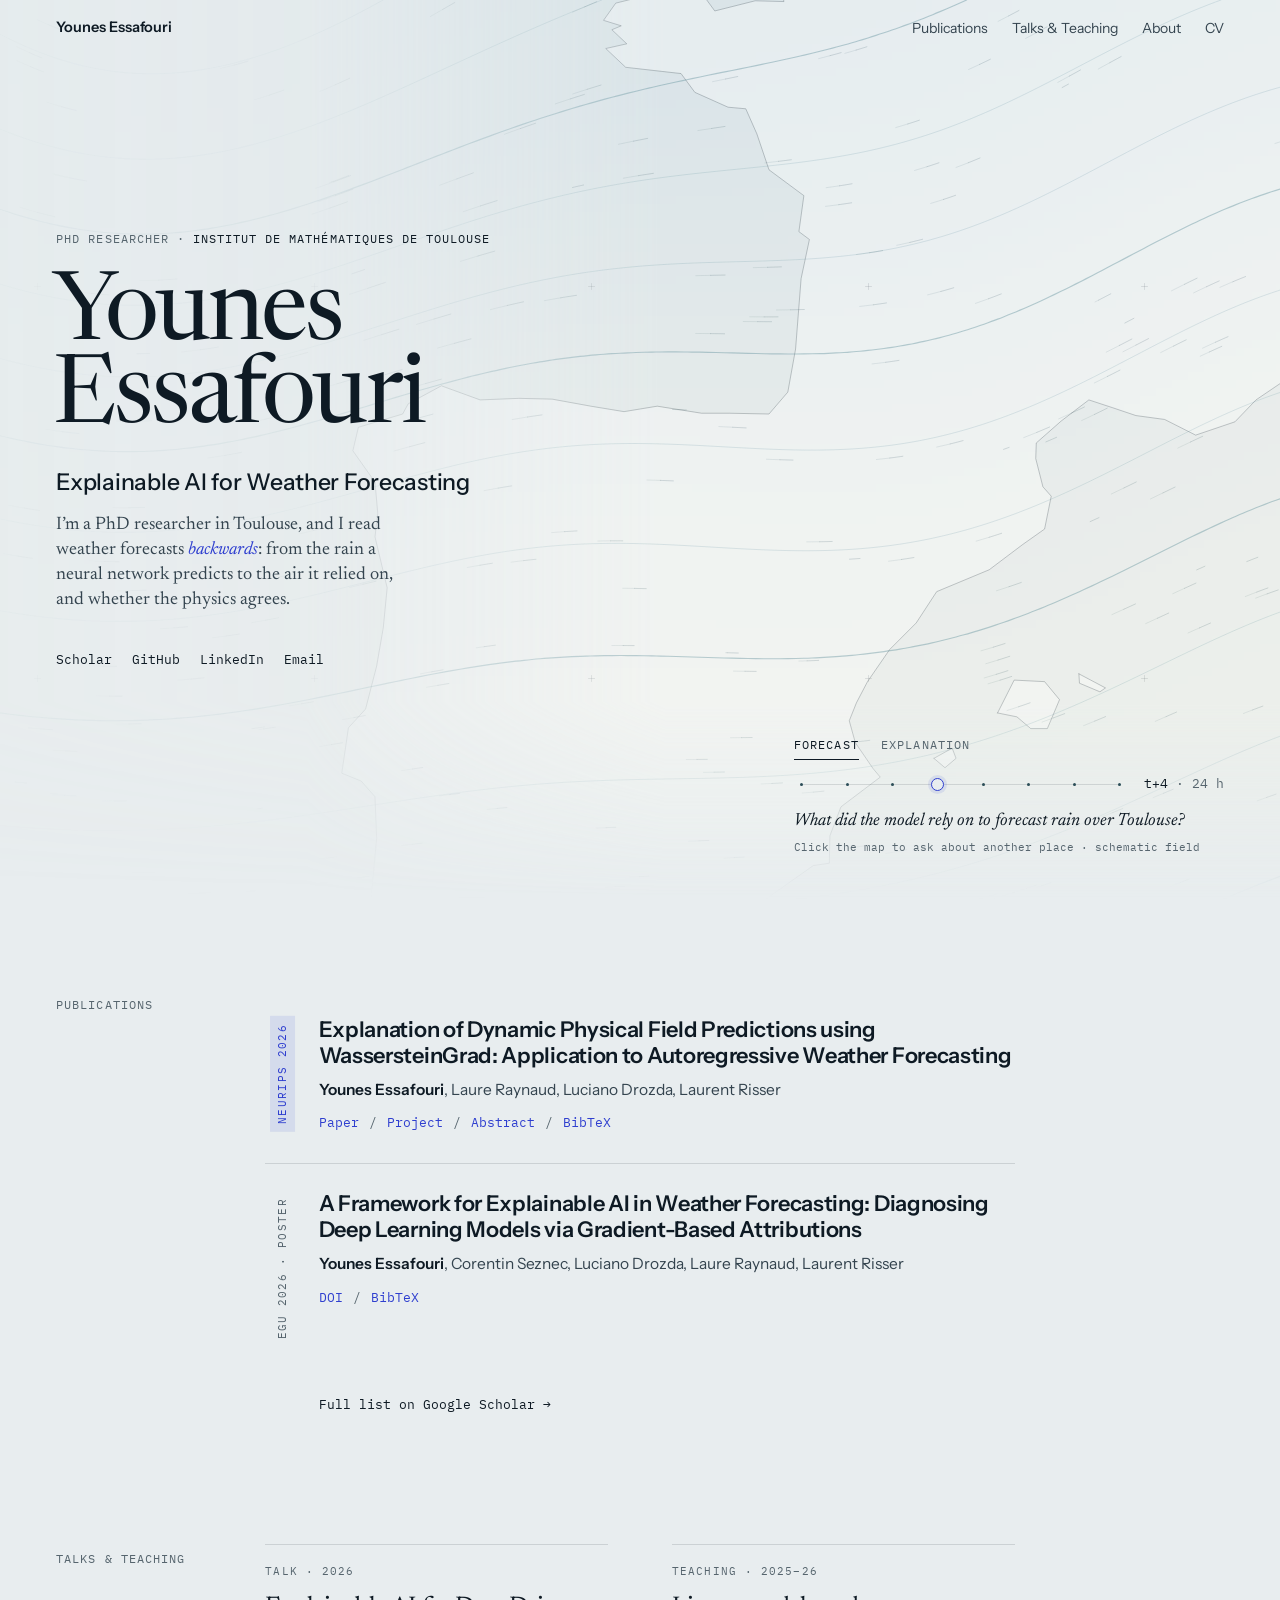
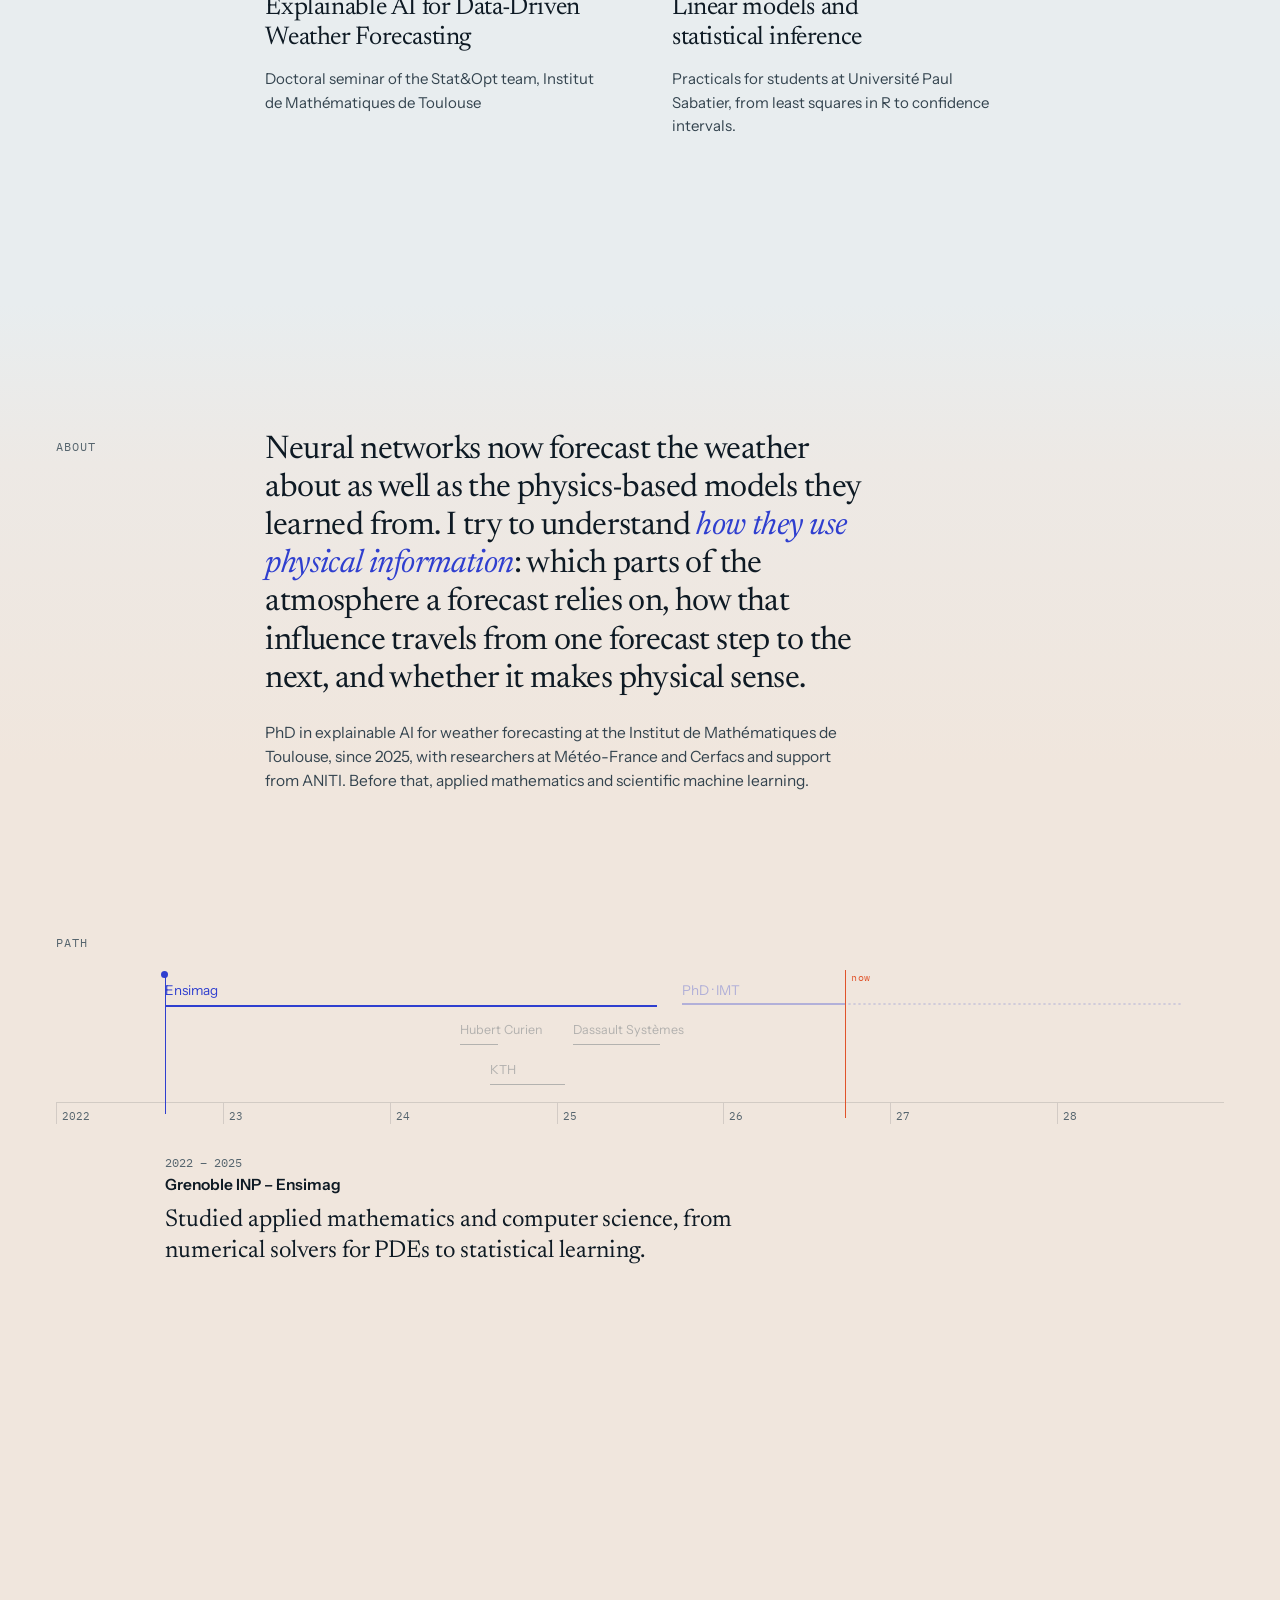
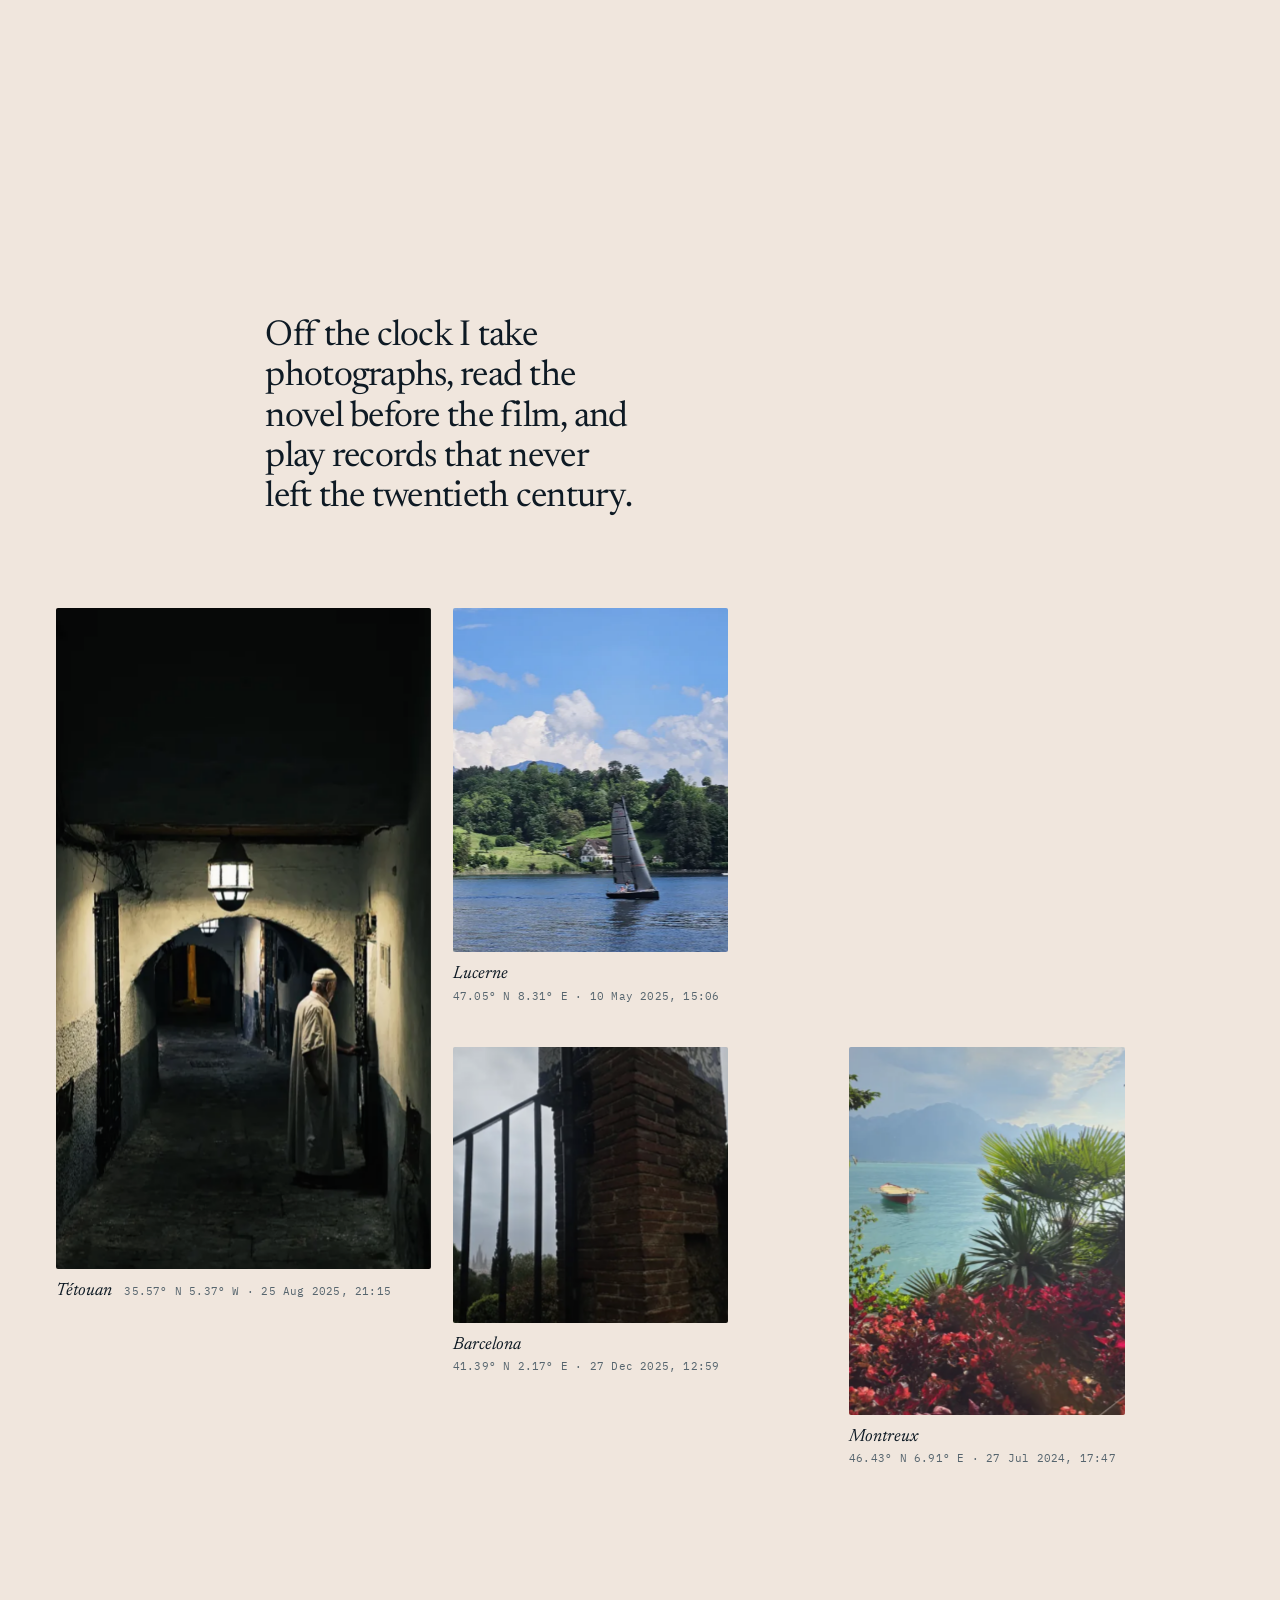
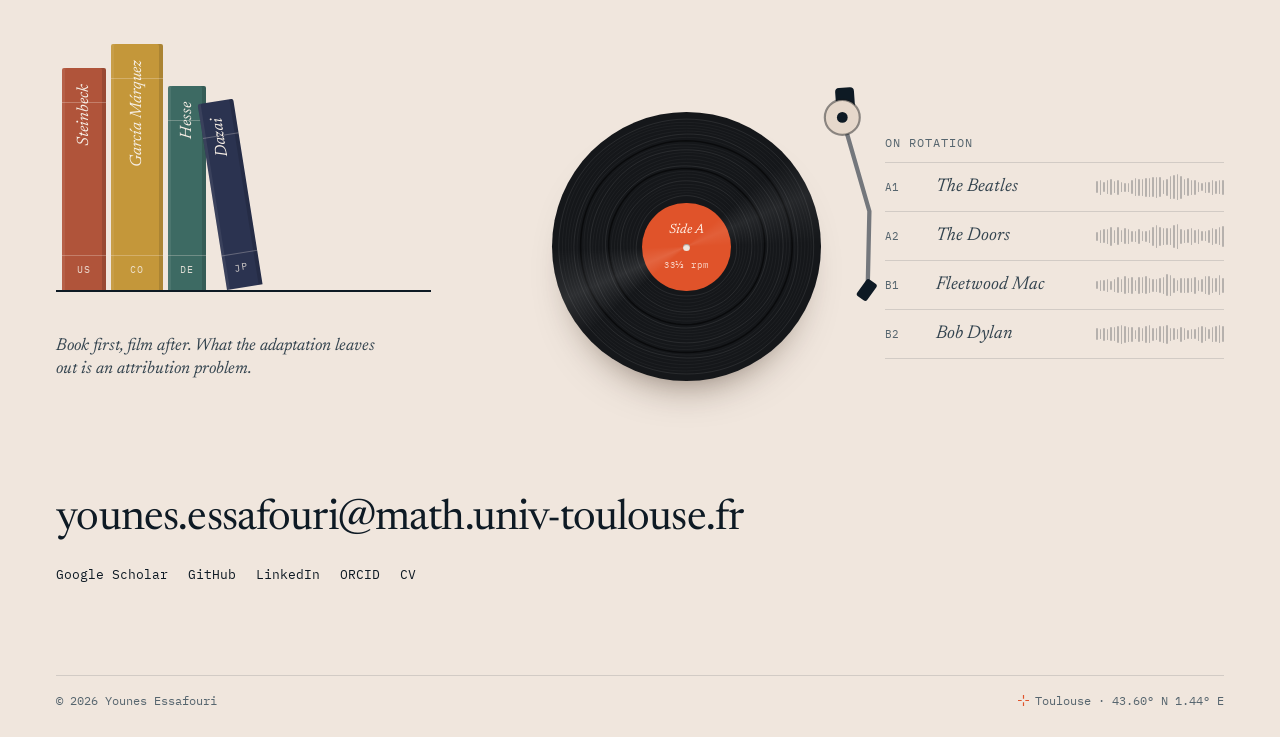
==== commit a34026f3: "Merge pull request #11 Remove atlas figure and SVG from index.html" ====
--- a/index.html
+++ b/index.html
@@ -229,7 +229,7 @@
             <div class="stage-copy">
               <p class="stage-when">2025</p>
               <h3 class="stage-name">Dassault Systèmes</h3>
-              <p class="stage-text">Developed physics-informed graph neural network surrogates for cardiac heat-transfer simulations.</p>
+              <p class="stage-text">Developed physics-informed neural network surrogates for cardiac heat-transfer simulations.</p>
             </div>
           </li>
           <li class="stage is-phd" style="--a: 2025.75; --b: 2028.75; --lane: 0" data-a="2025.75" data-b="2028.75">
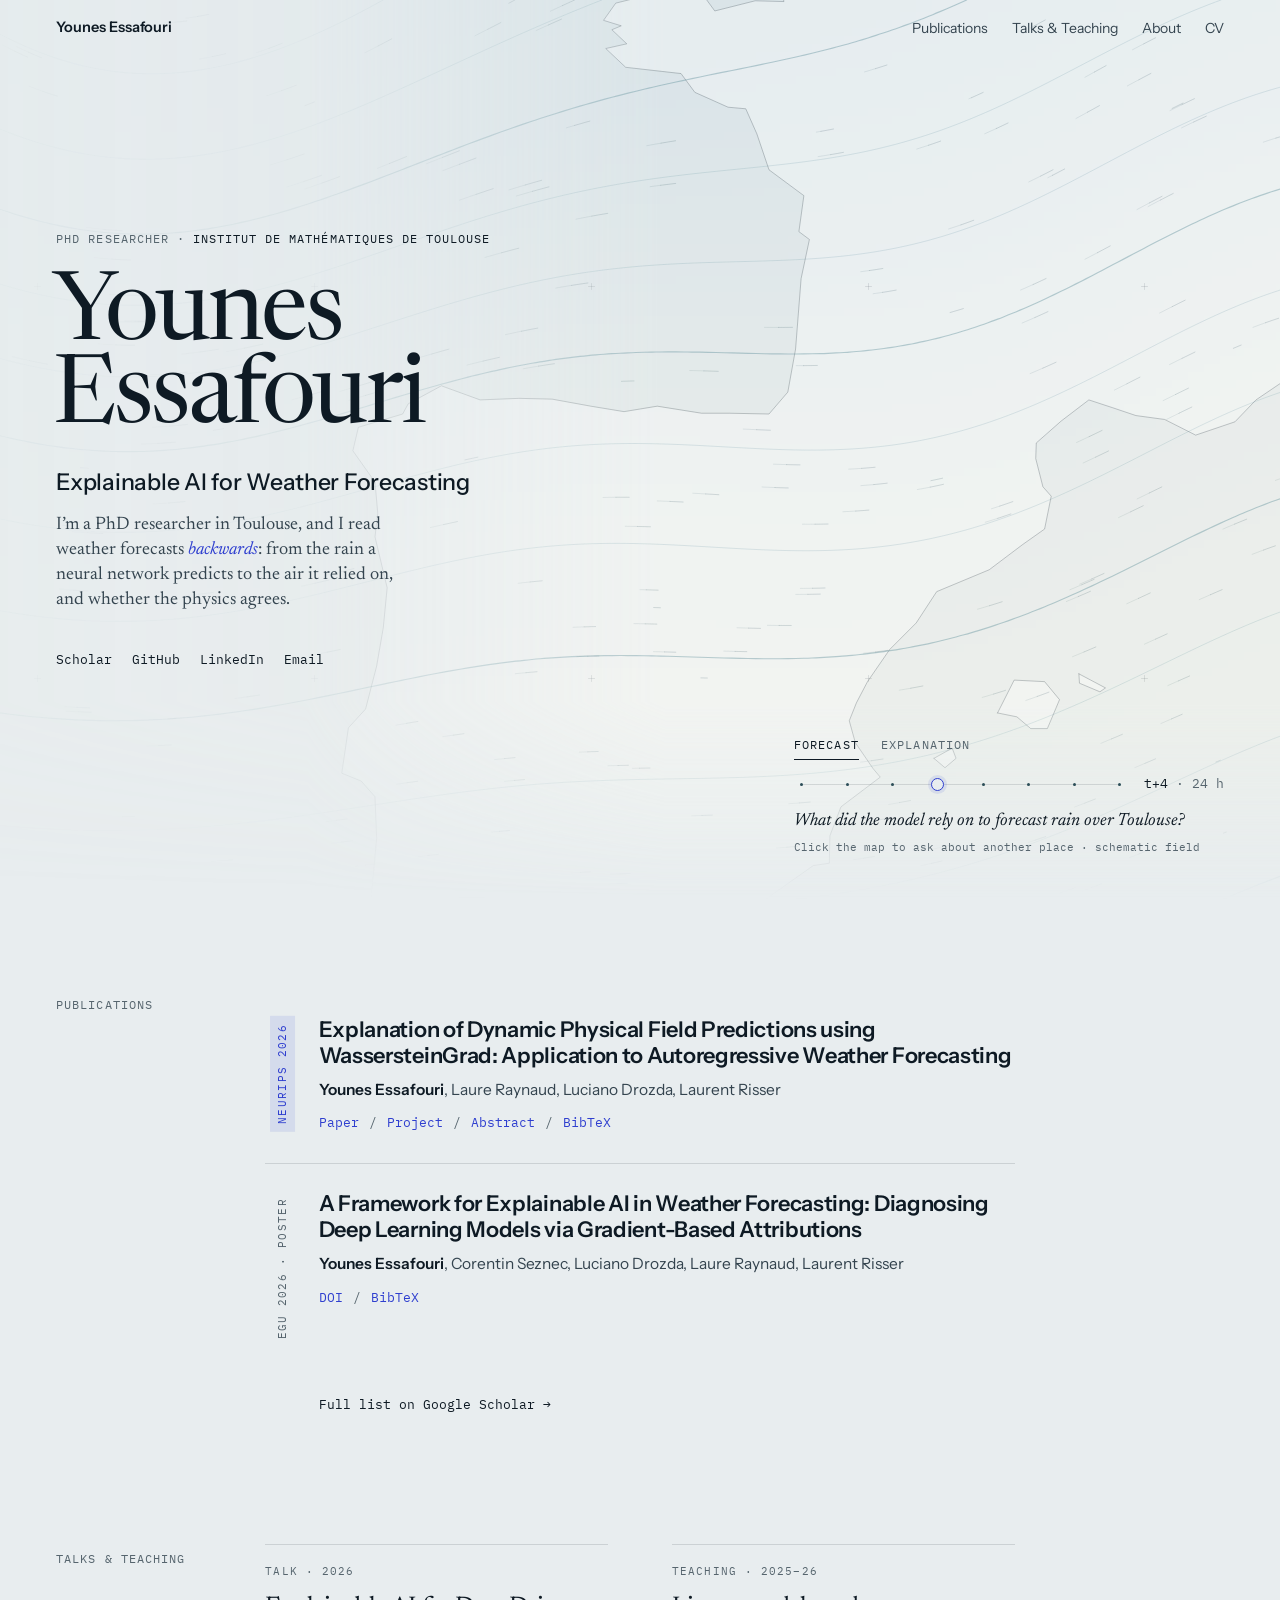
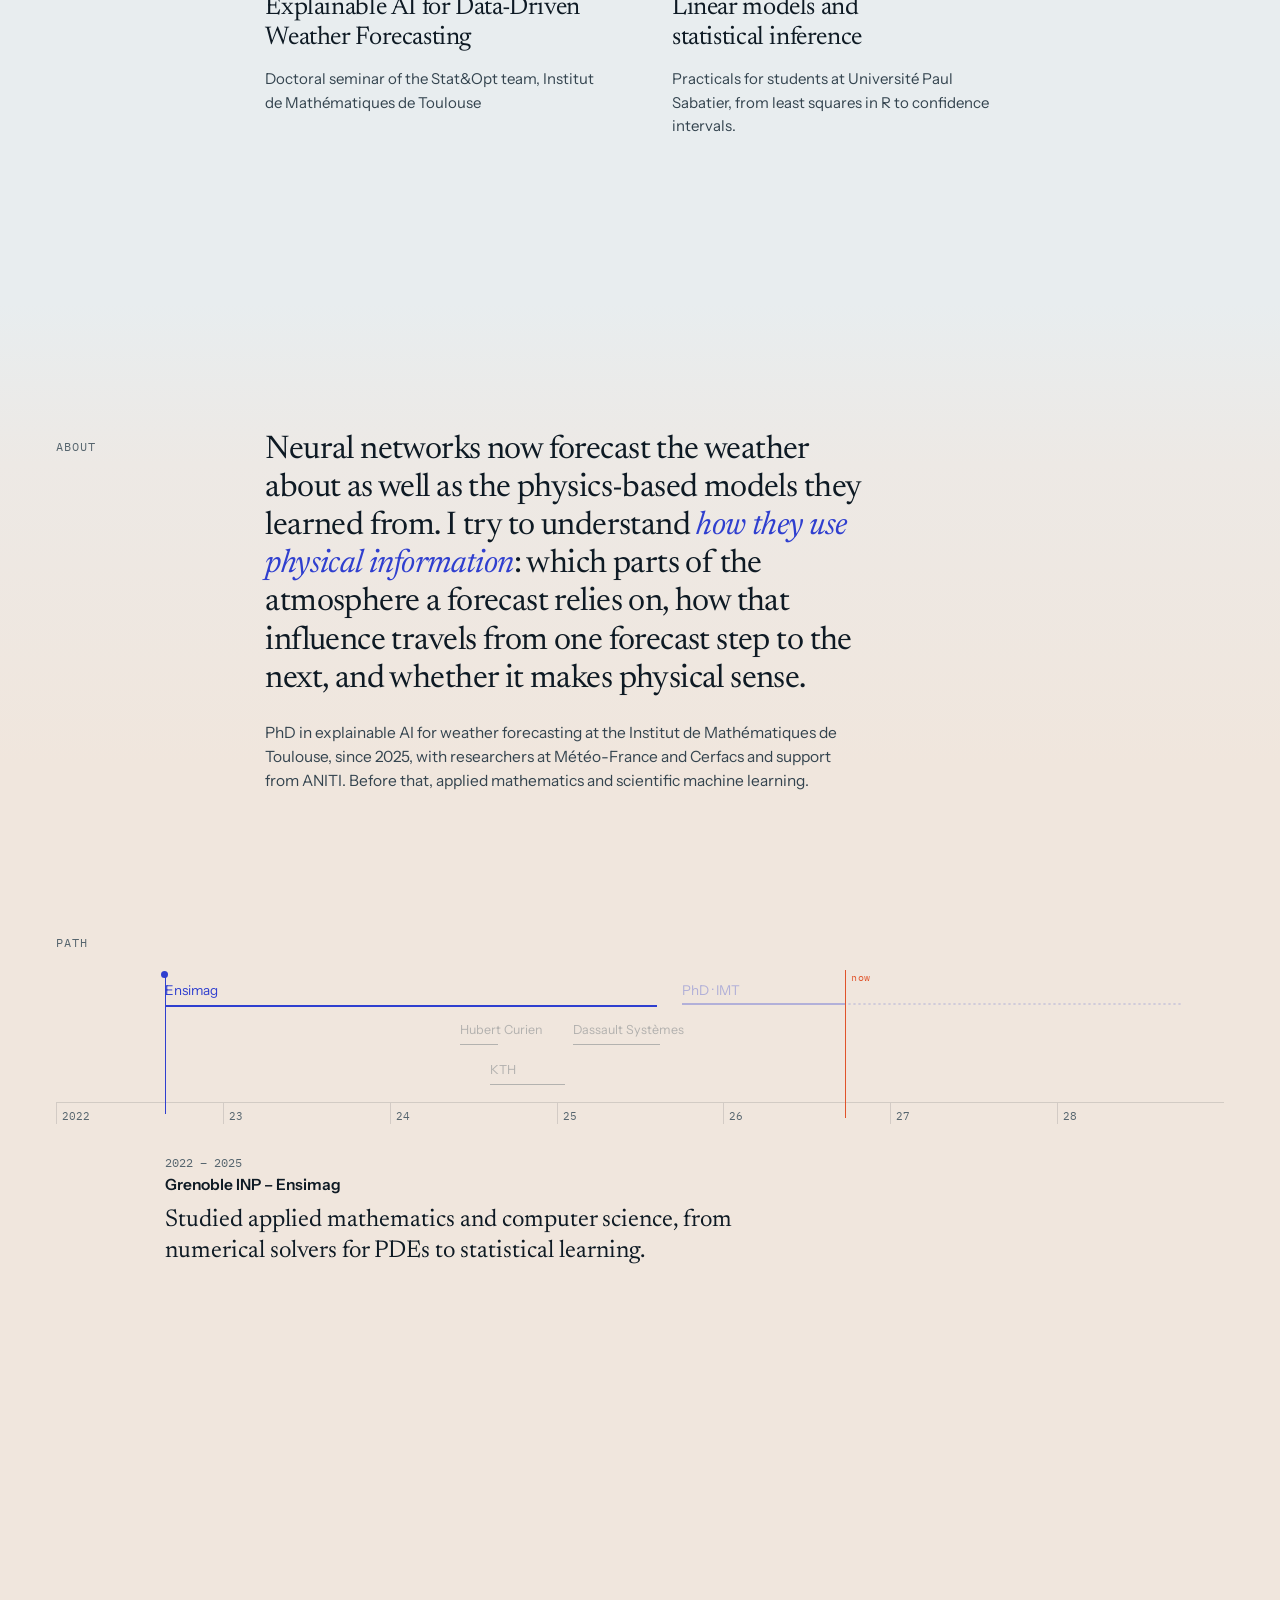
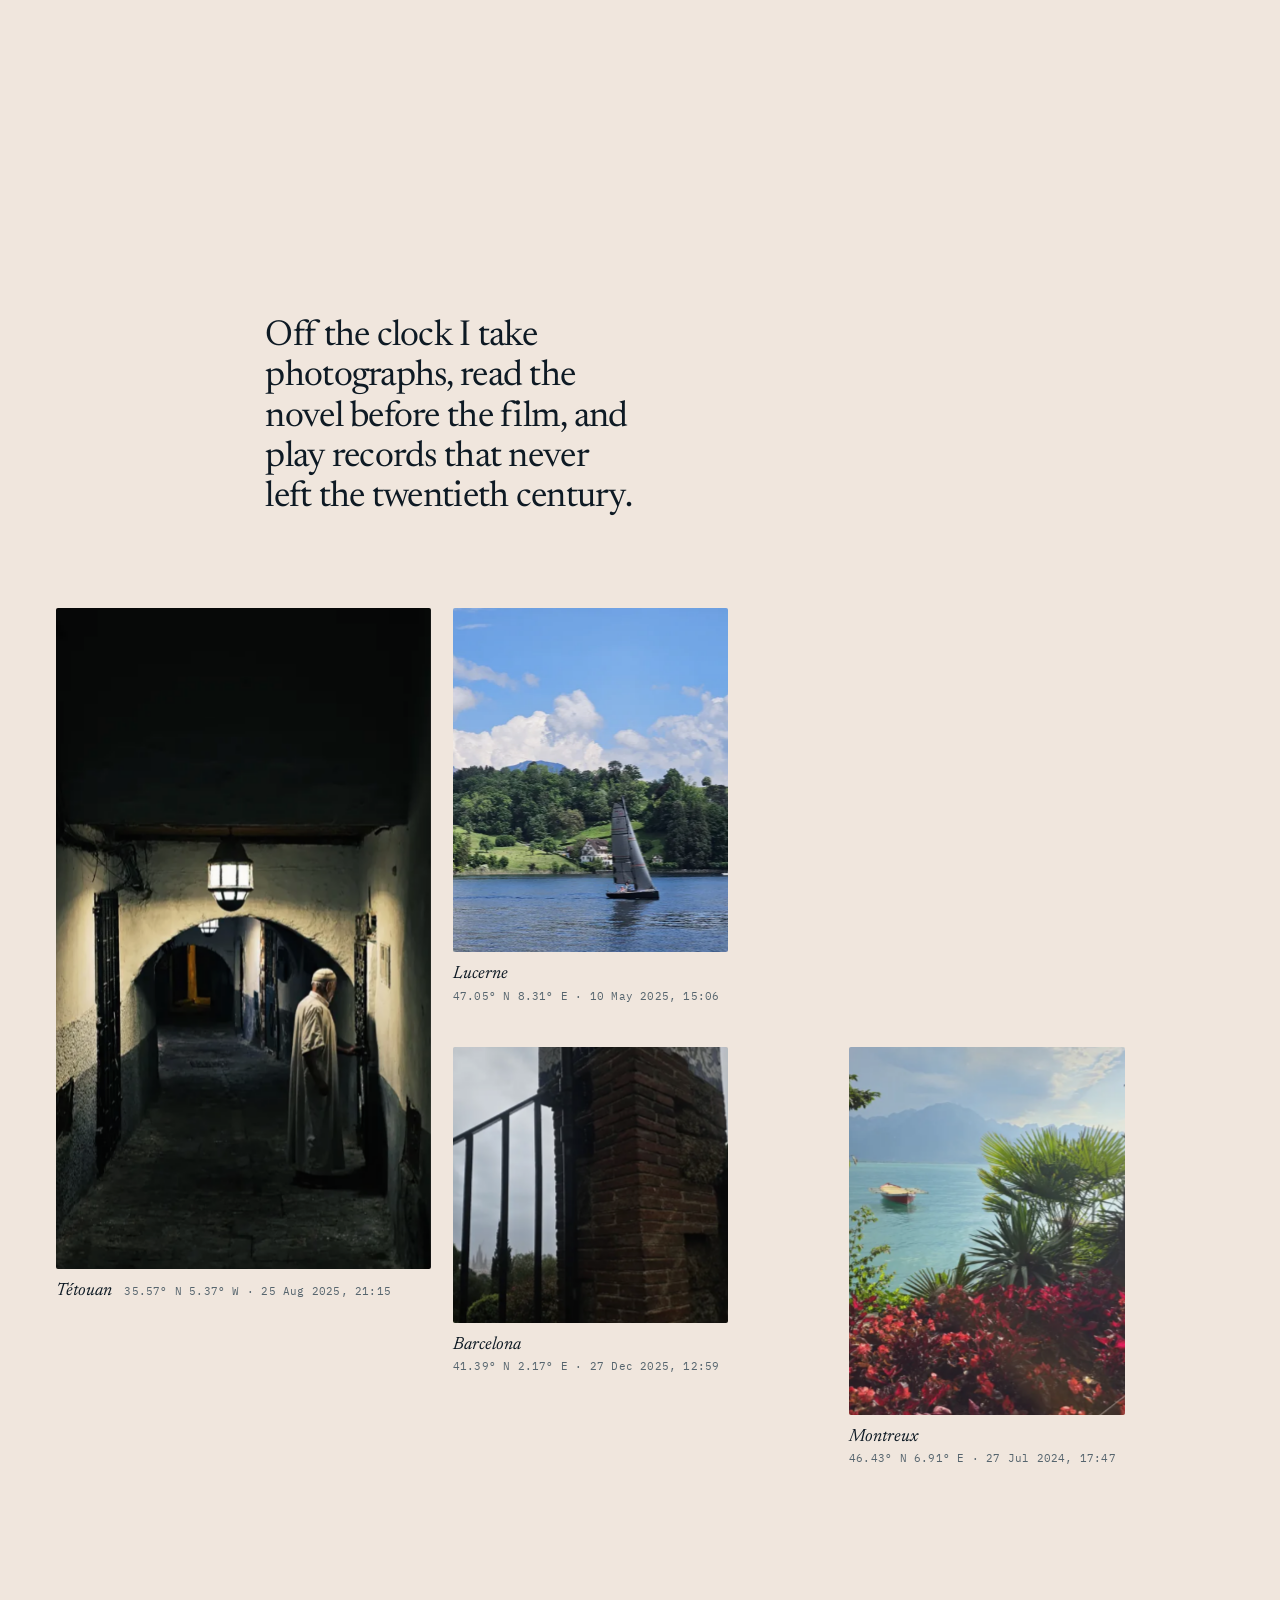
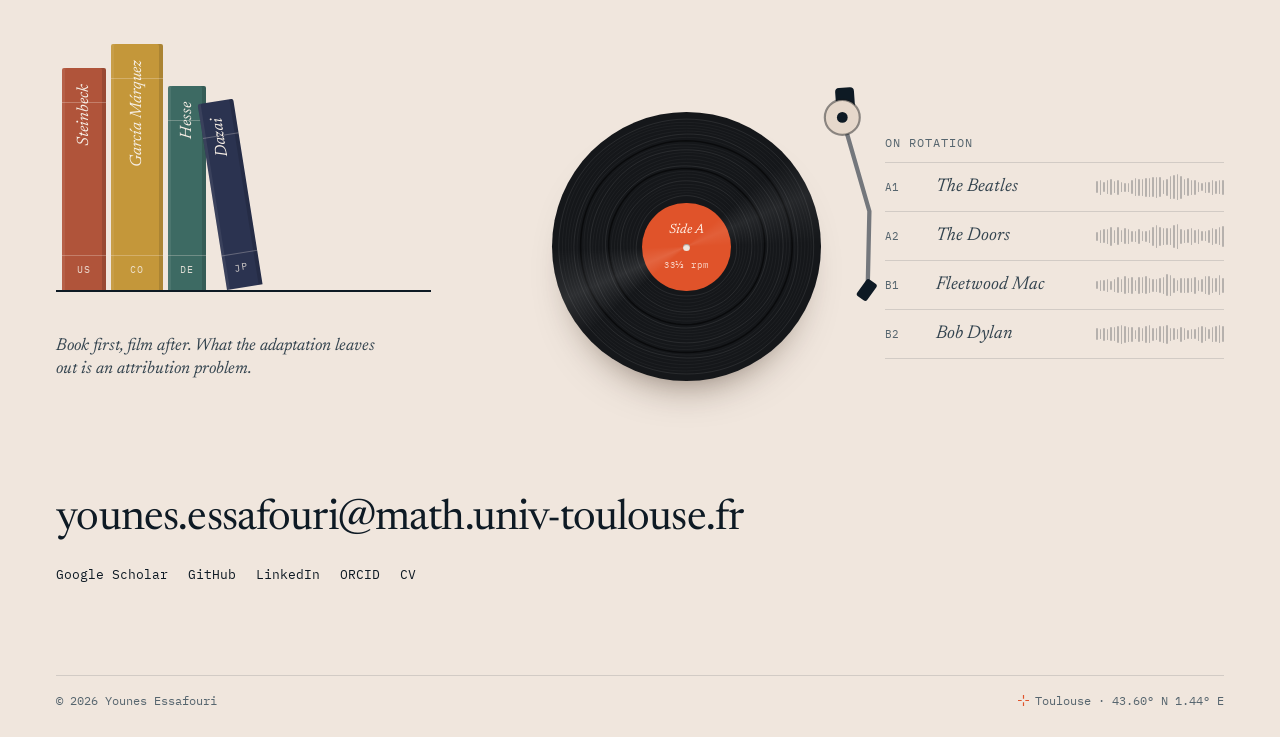
==== commit 22ac4b08: "Update CV link to new PDF file" ====
--- a/index.html
+++ b/index.html
@@ -45,7 +45,7 @@
     <li><a href="#publications">Publications</a></li>
     <li><a href="#talks">Talks &amp; Teaching</a></li>
     <li><a href="#about">About</a></li>
-    <li><a href="assets/YounesEssafouri_CV.pdf">CV</a></li>
+    <li><a href="assets/YounesEssafouri_PHD_resume.pdf">CV</a></li>
   </ul>
   </div>
 </nav>
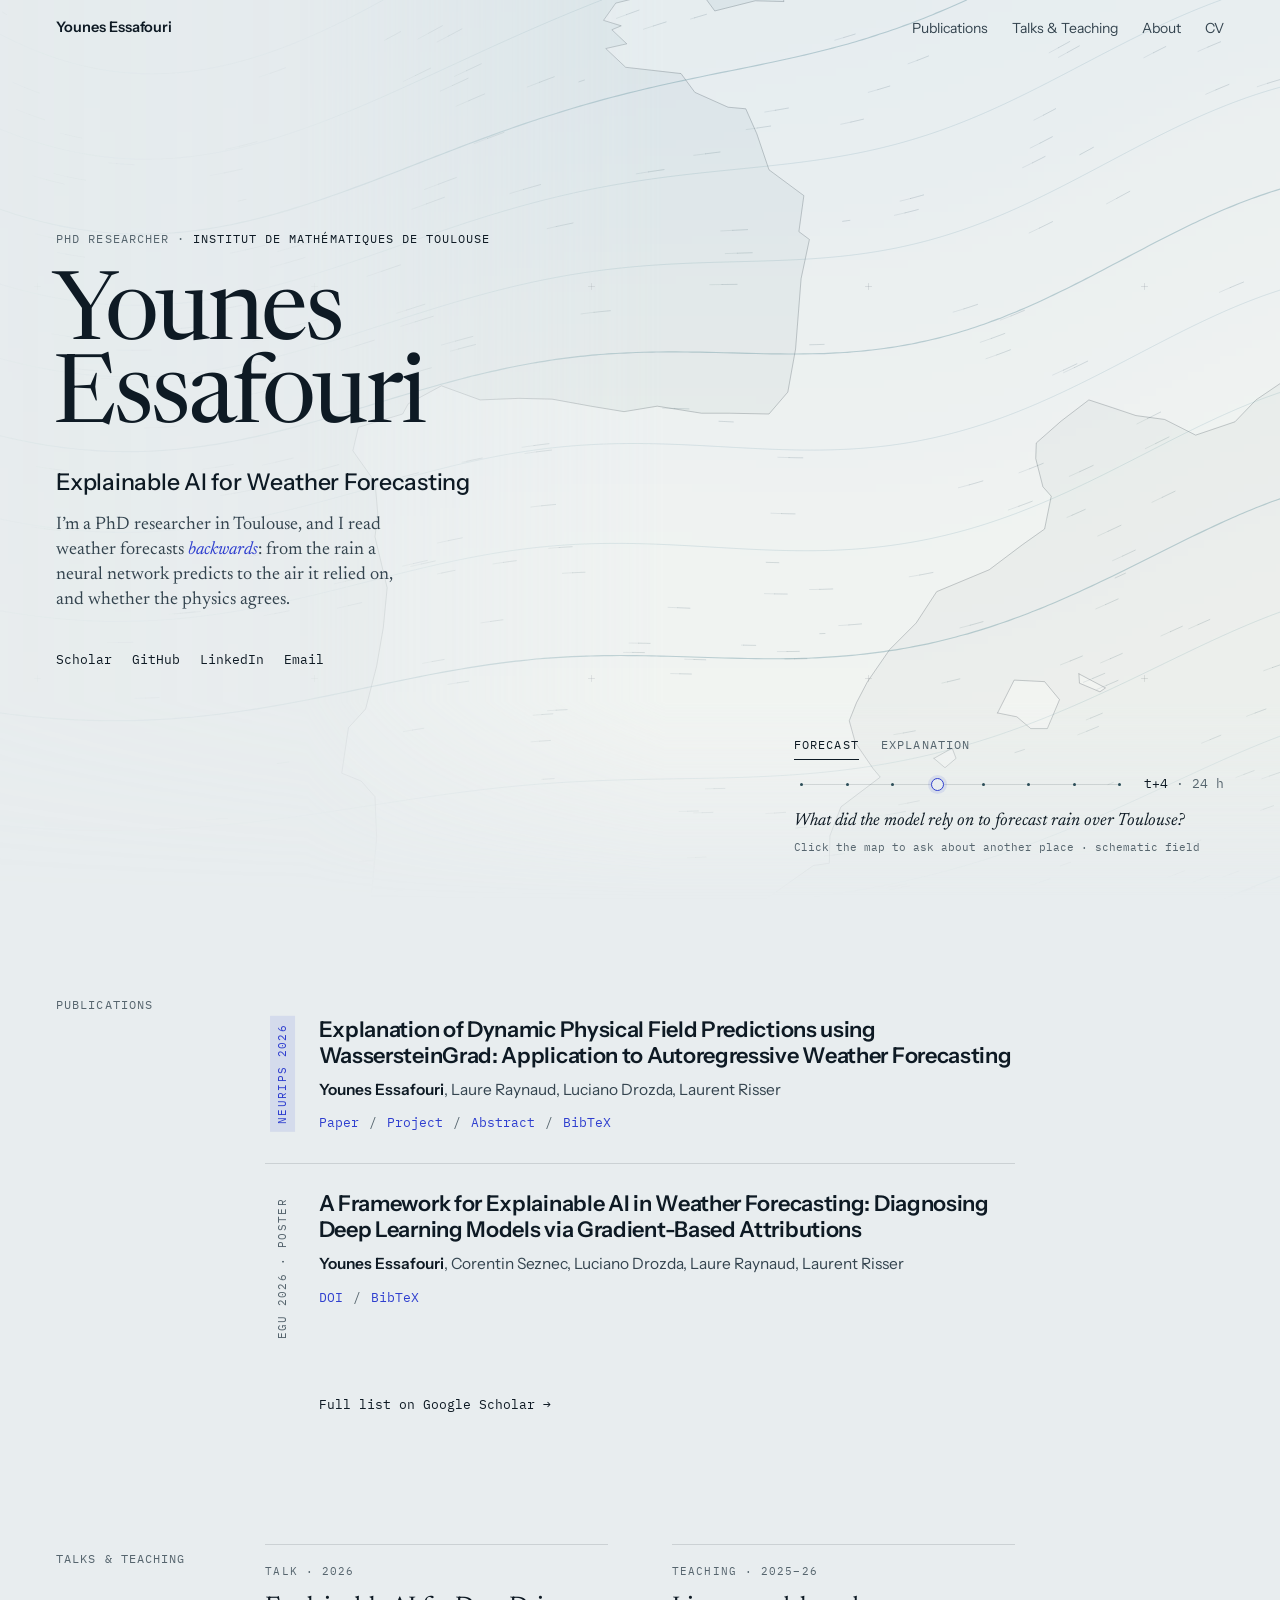
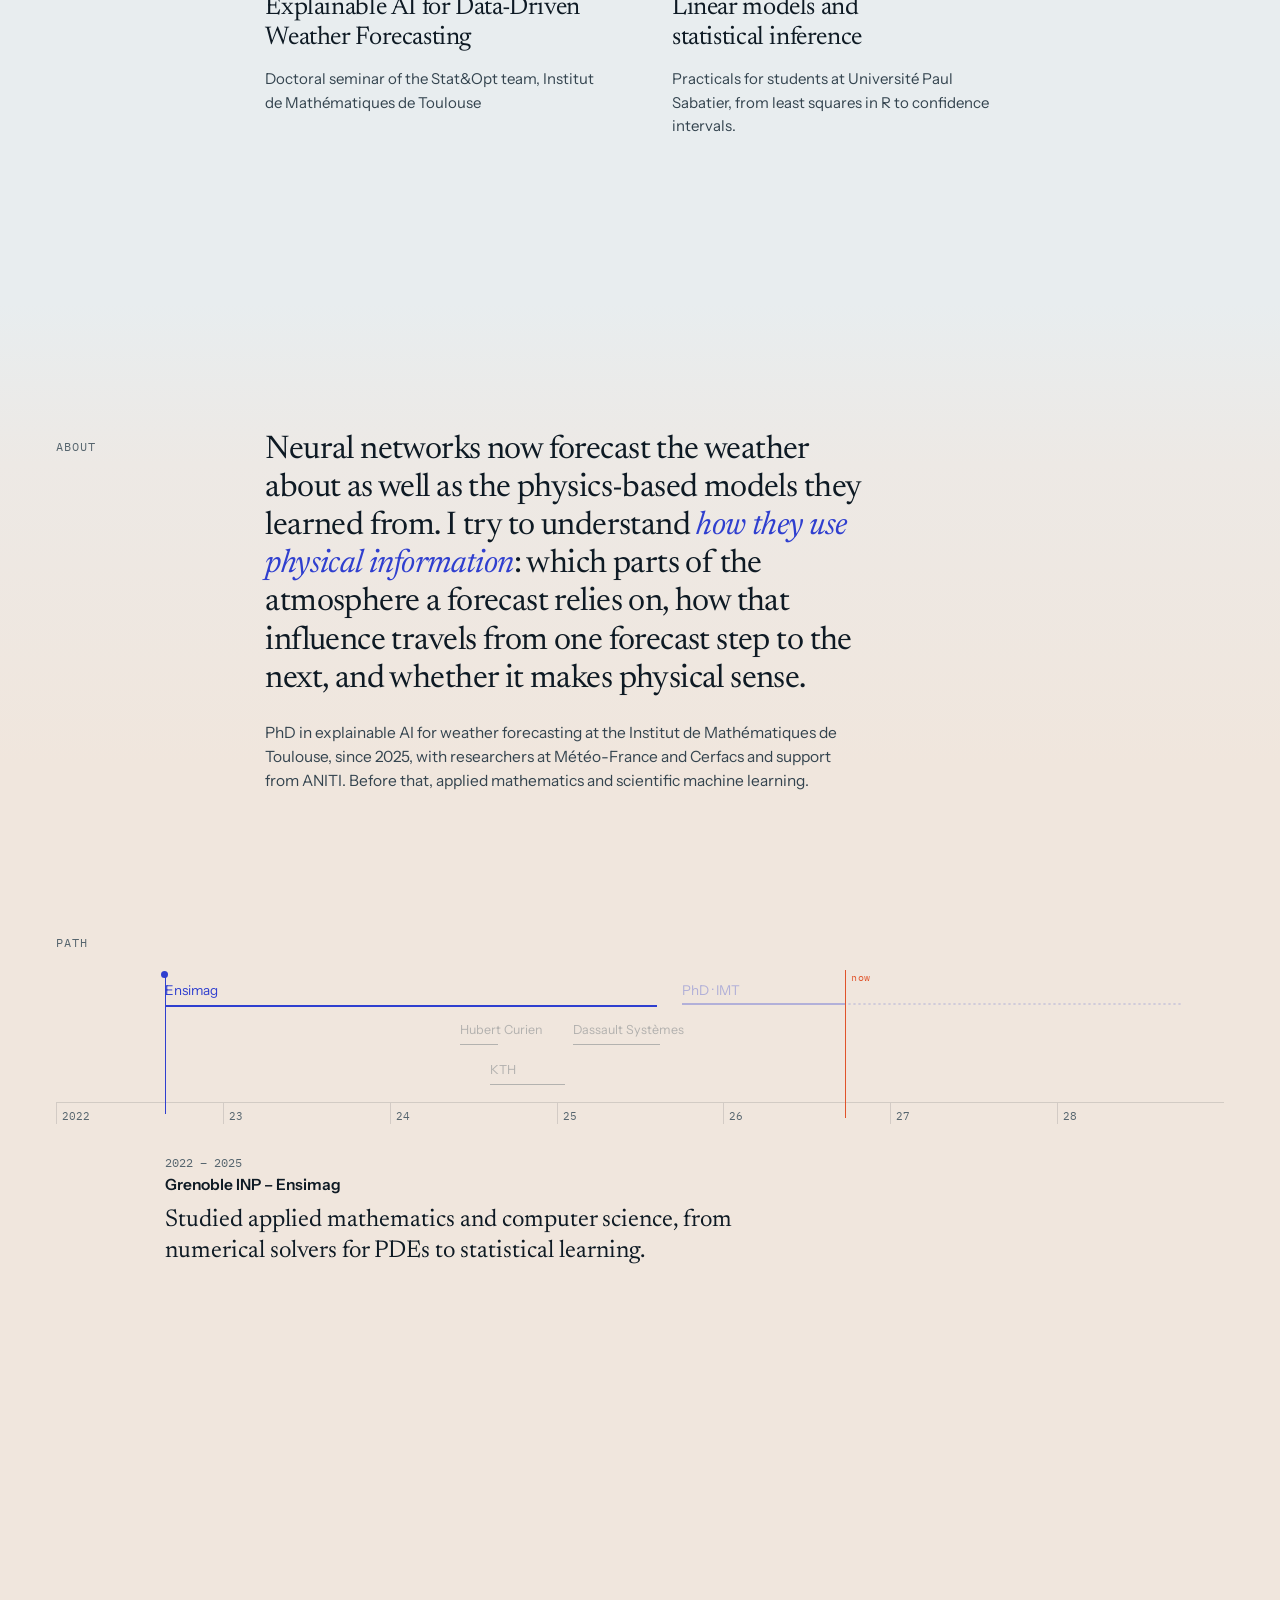
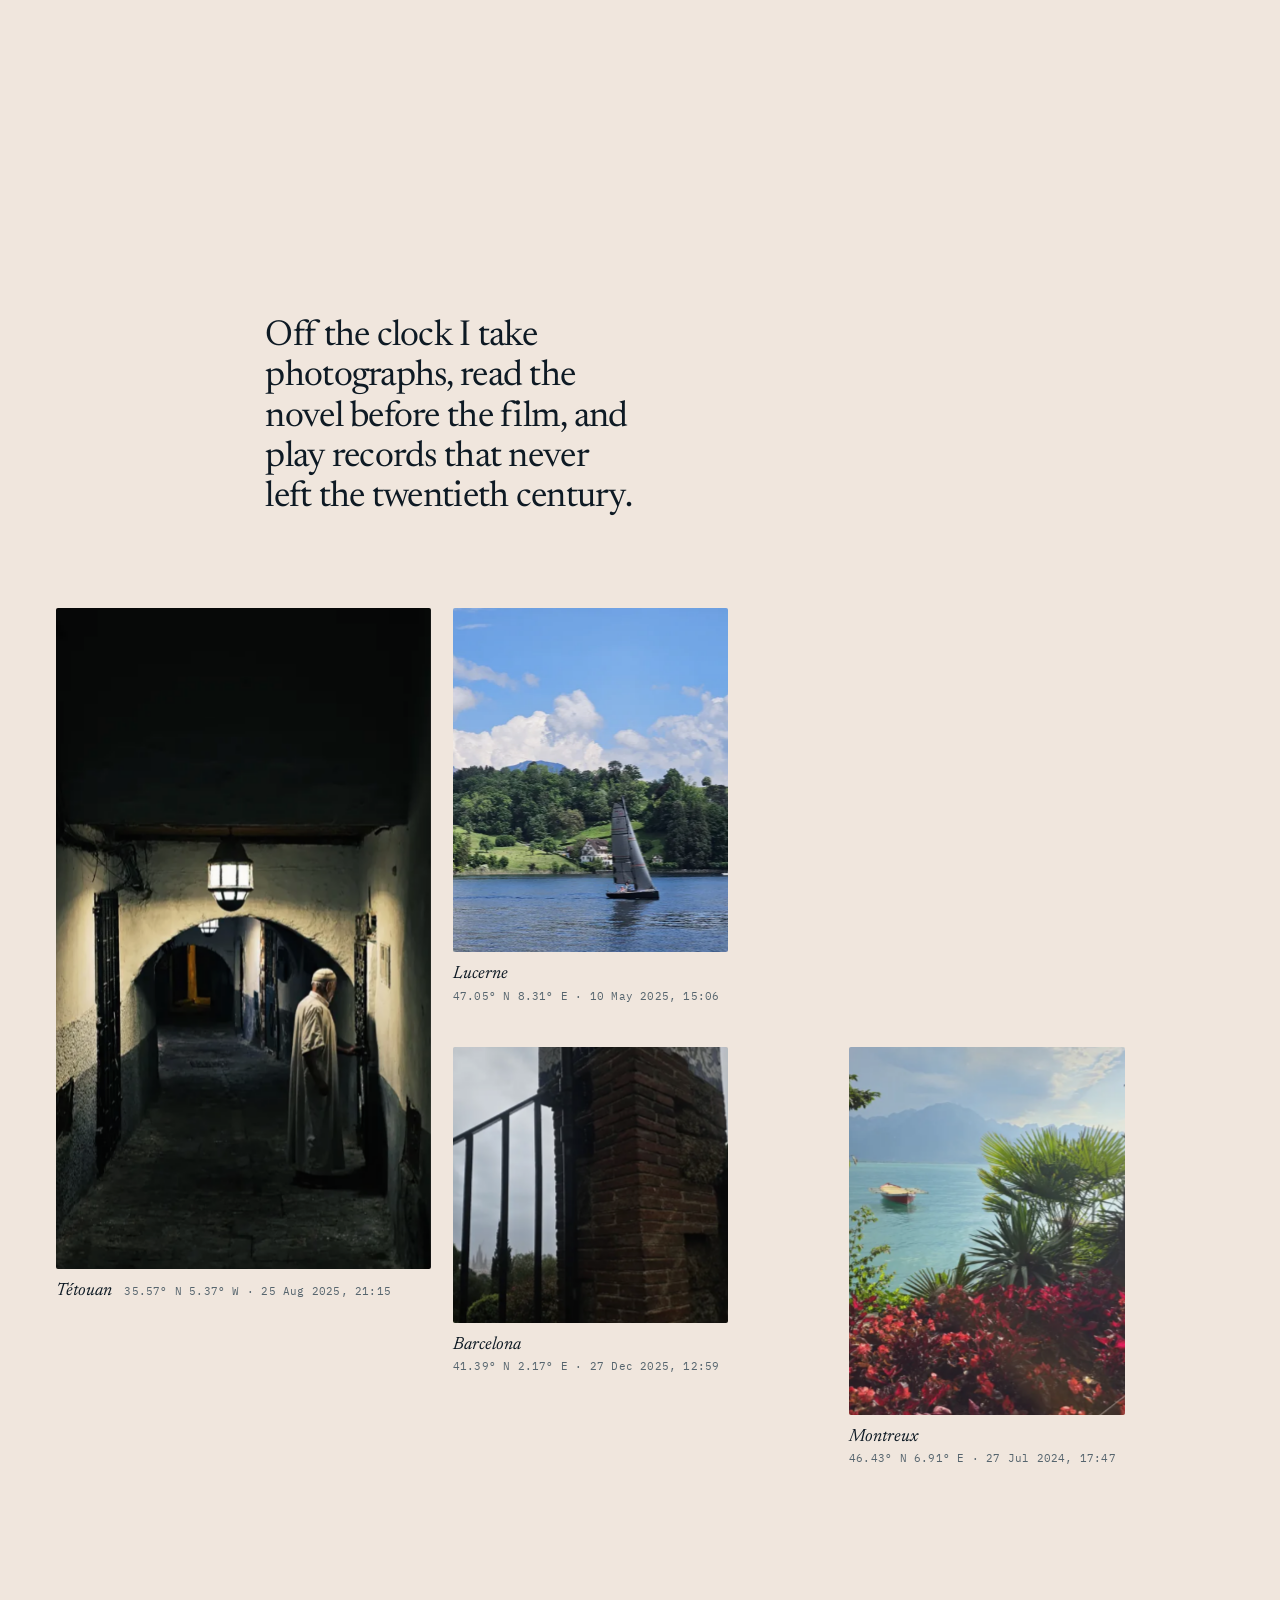
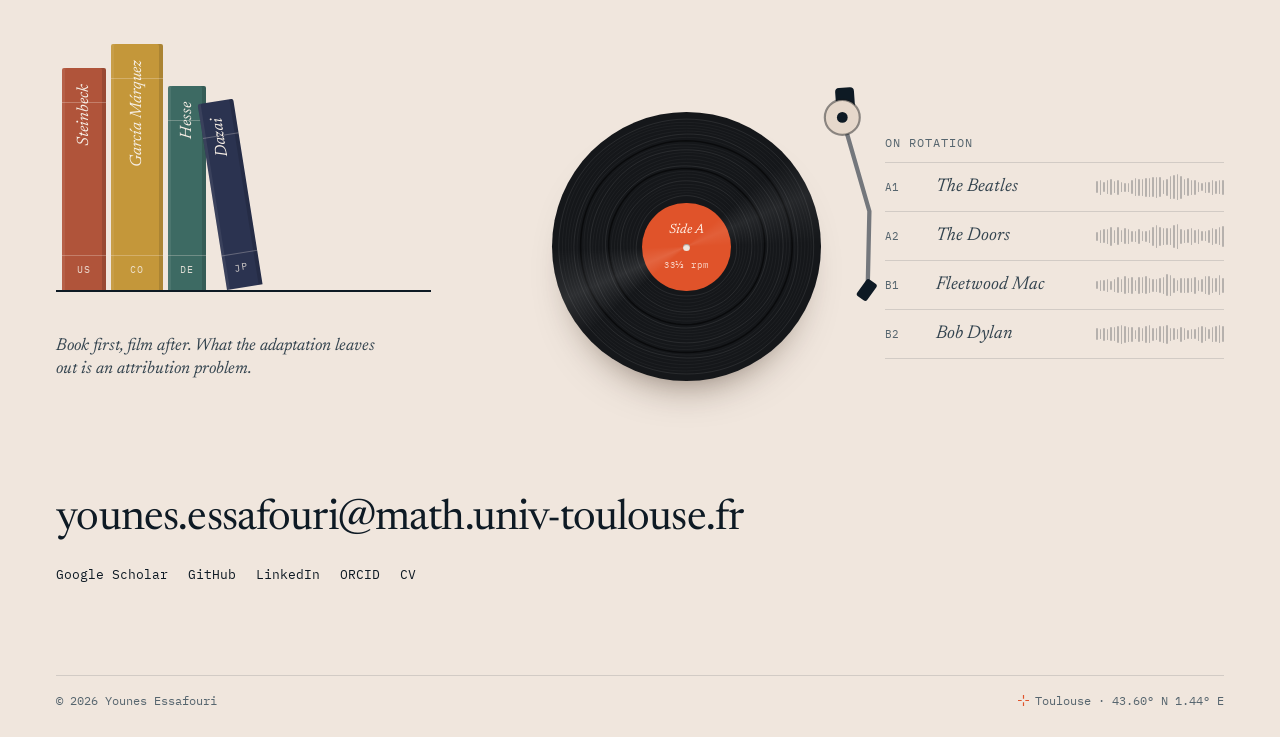
==== commit d98d2e32: "Update CV link to PHD resume" ====
--- a/index.html
+++ b/index.html
@@ -327,7 +327,7 @@
       <li><a href="https://github.com/YounesEssafouri" rel="me">GitHub</a></li>
       <li><a href="https://www.linkedin.com/in/younes-essafouri/" rel="me">LinkedIn</a></li>
       <li><a href="https://orcid.org/0009-0005-9830-409X" rel="me">ORCID</a></li>
-      <li><a href="assets/YounesEssafouri_CV.pdf">CV</a></li>
+      <li><a href="assets/YounesEssafouri_PHD_resume.pdf">CV</a></li>
     </ul>
     <p class="foot-meta">
       <span>© 2026 Younes Essafouri</span>
